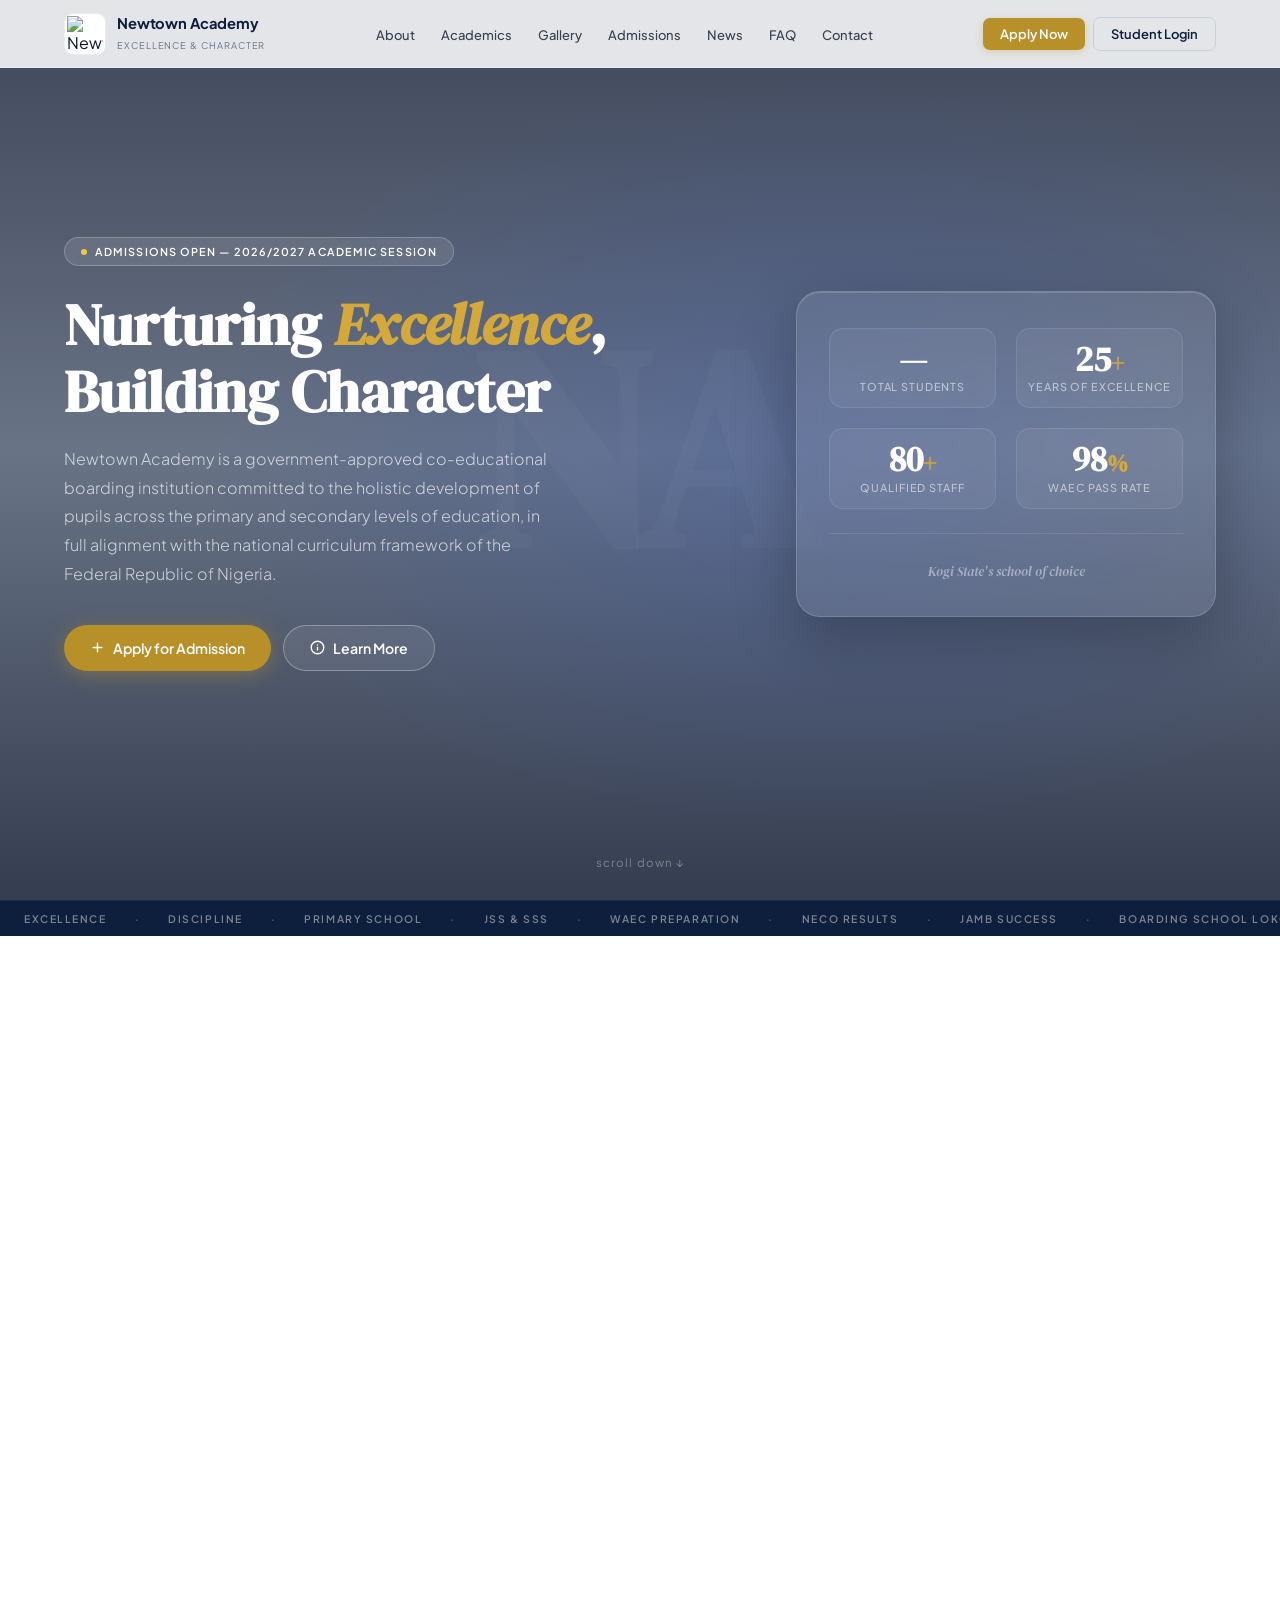
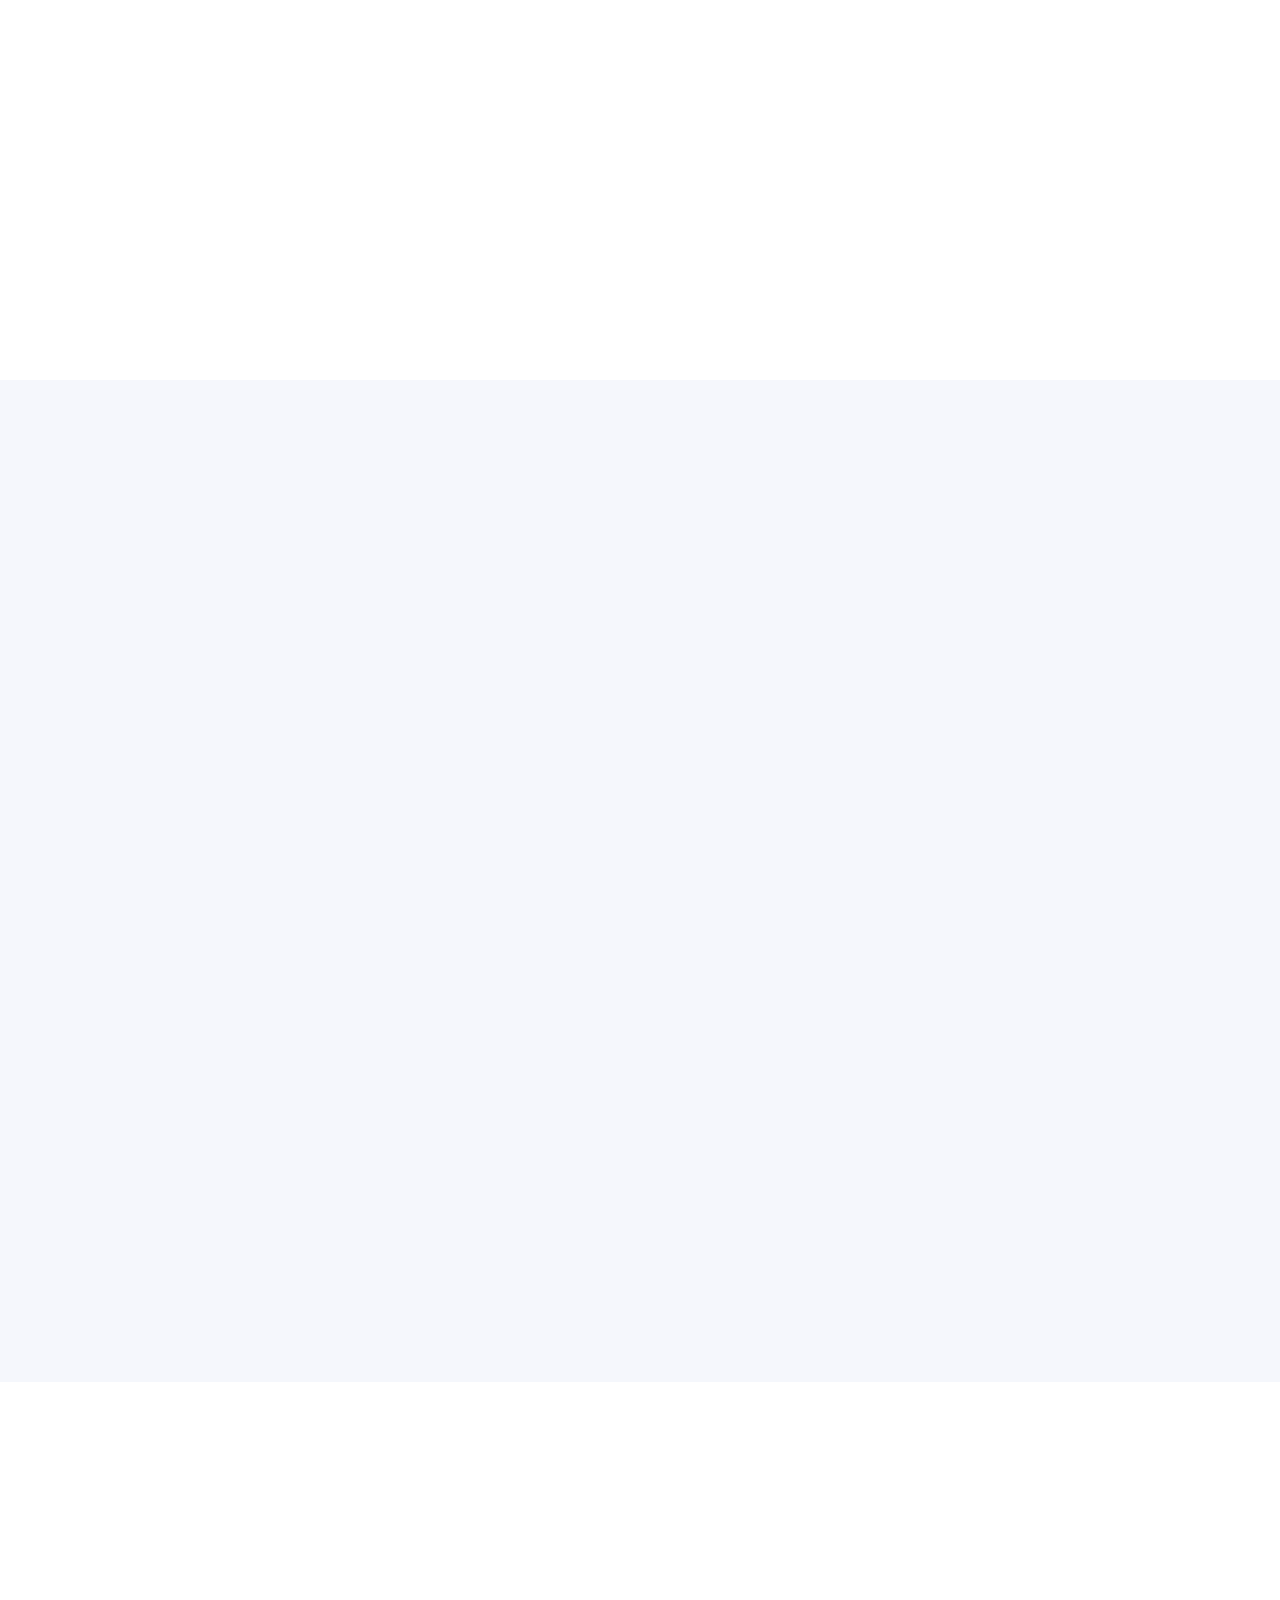
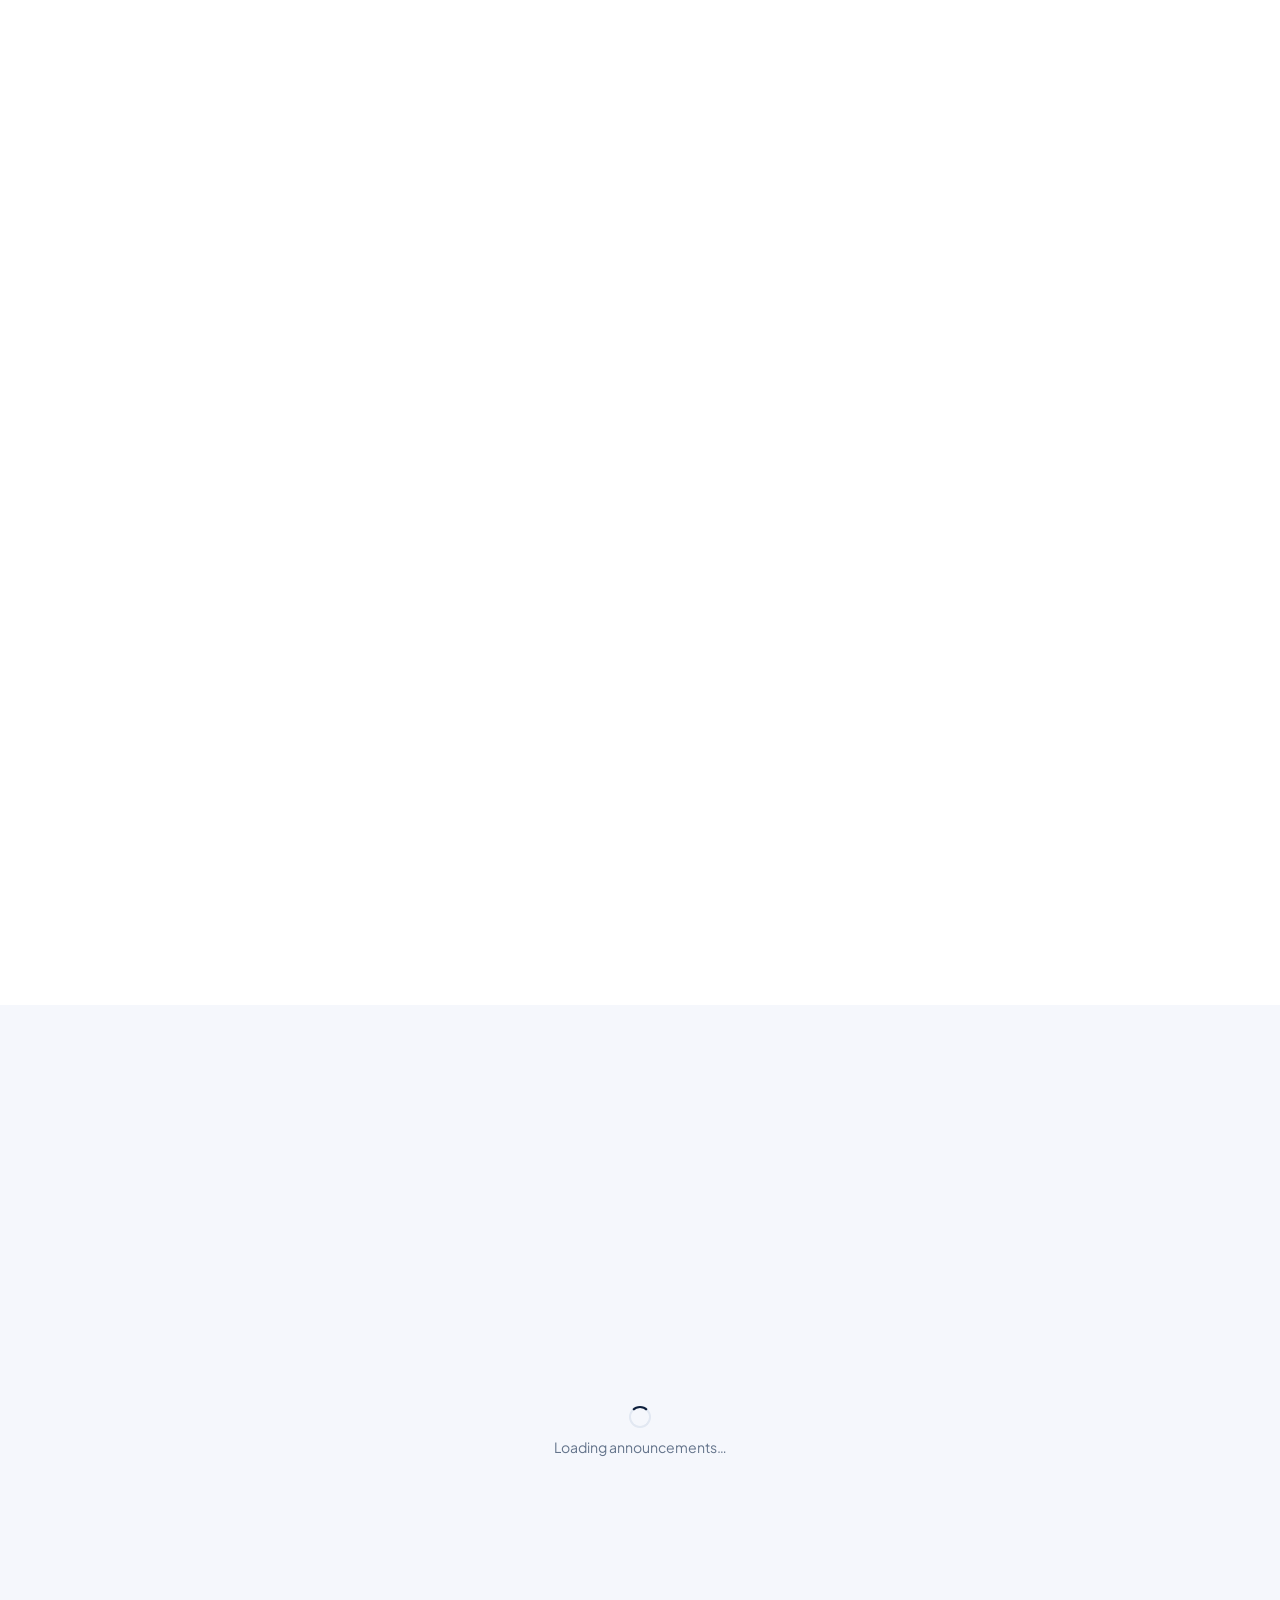
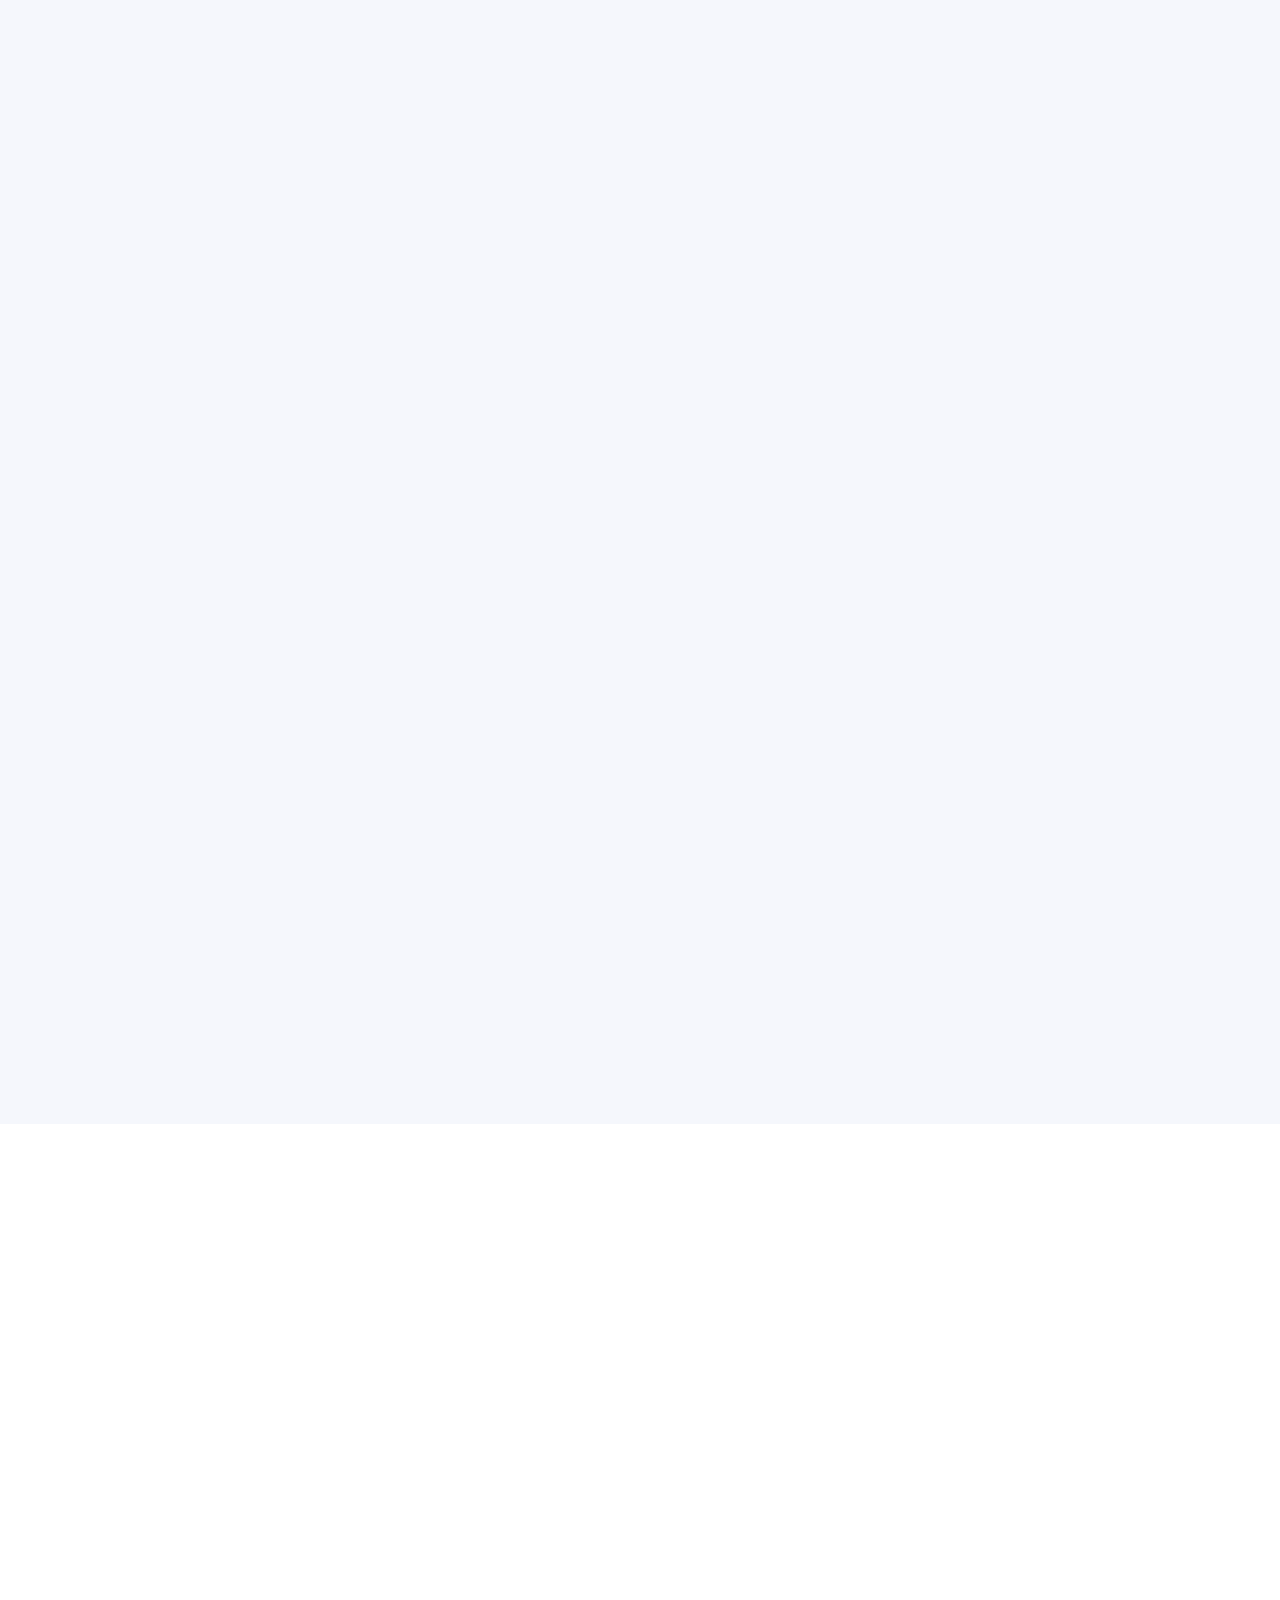
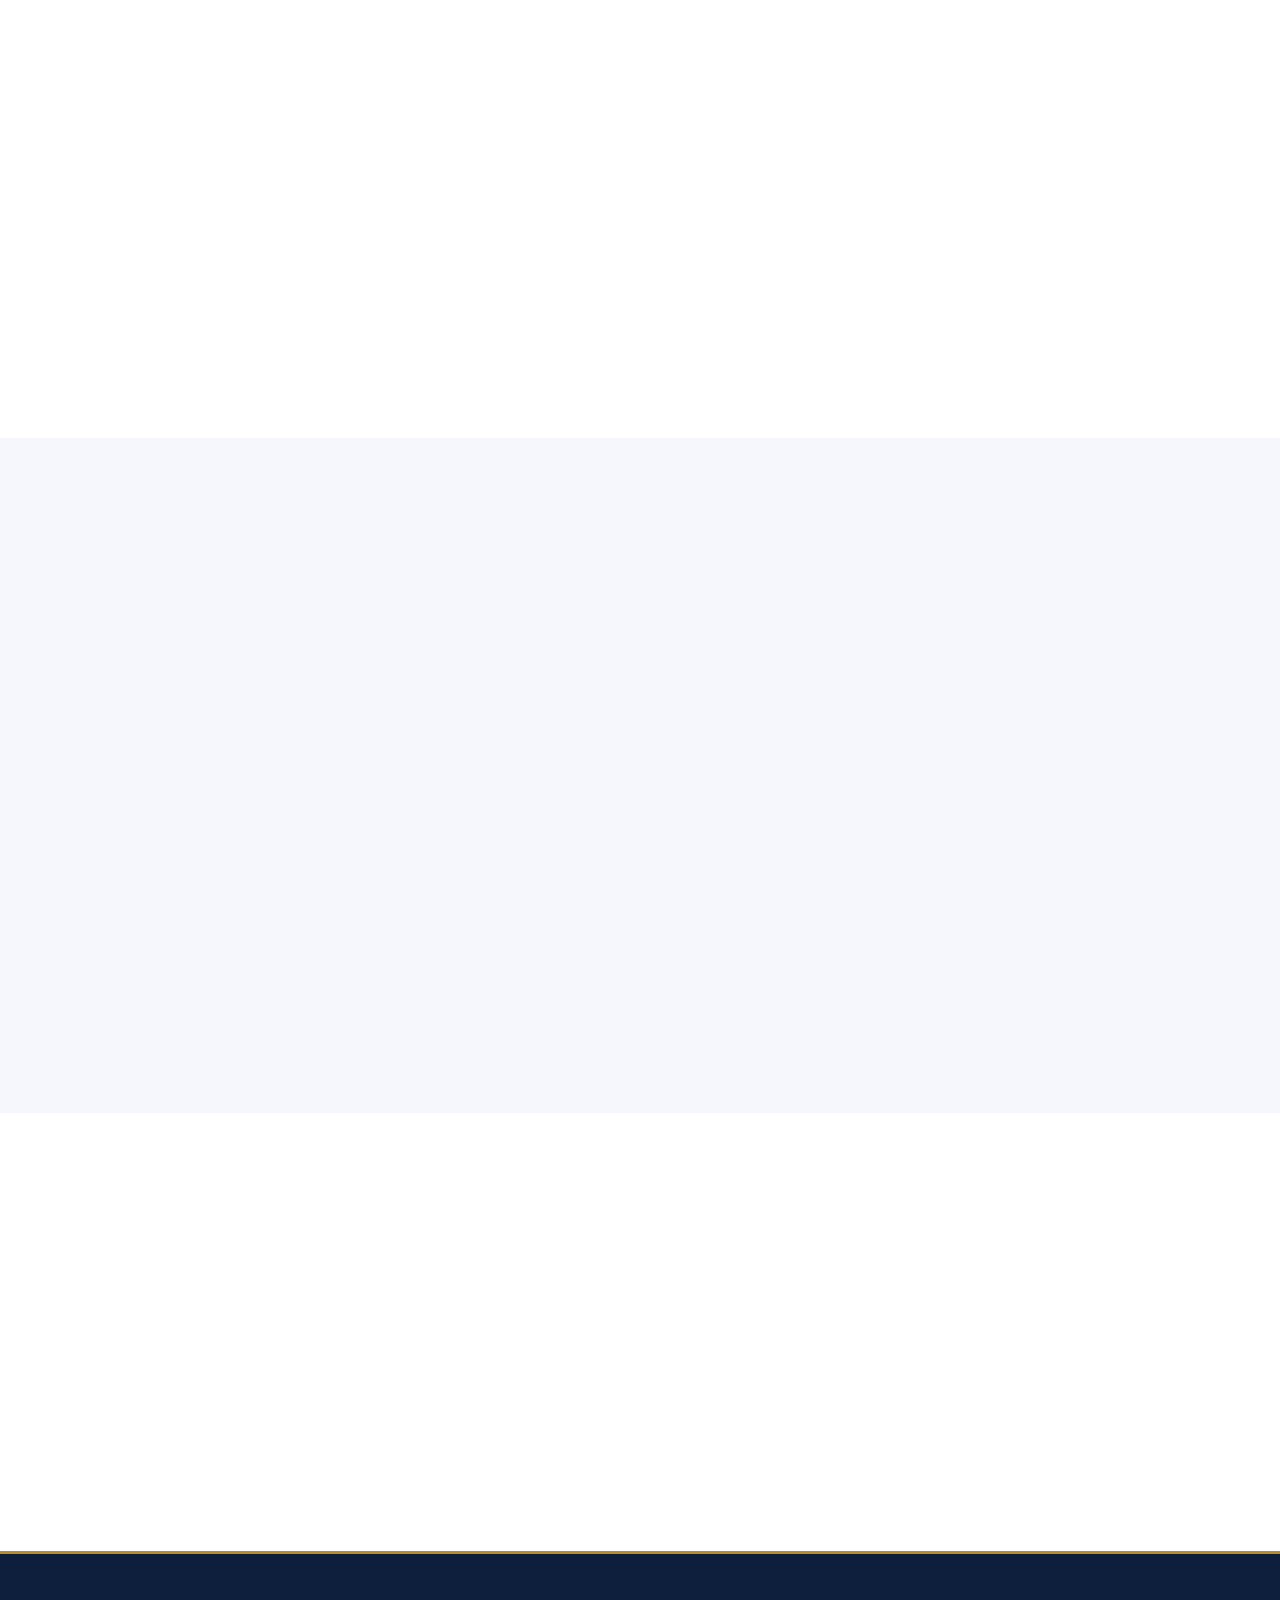
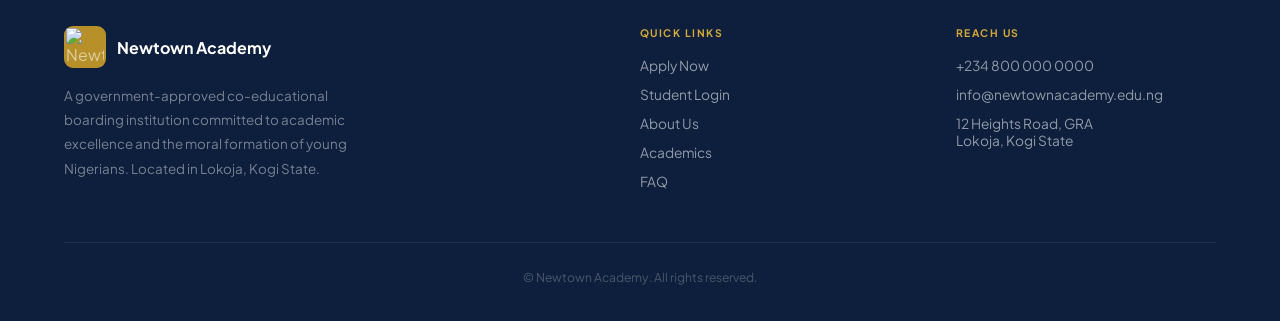
==== index.html @ 5a5c524b "update" ====
<!DOCTYPE html>
<html lang="en">
<head>
<meta charset="UTF-8"/>
<meta name="viewport" content="width=device-width,initial-scale=1.0"/>
<title>Newtown Academy — Nurturing Excellence, Building Character</title>
<meta name="description" content="Newtown Academy, Lokoja — a premier boarding school providing world-class education for primary and secondary students in Kogi State, Nigeria."/>
<link rel="preconnect" href="https://fonts.googleapis.com">
<link rel="preconnect" href="https://fonts.gstatic.com" crossorigin>
<link href="https://fonts.googleapis.com/css2?family=Plus+Jakarta+Sans:ital,wght@0,300;0,400;0,500;0,600;0,700;0,800;1,400&family=DM+Serif+Display:ital@0;1&display=swap" rel="stylesheet"/>
<link rel="stylesheet" href="index.css"/>
</head>
<body>

<!-- ═══════ ANNOUNCEMENT POPUP ═══════ -->
<div id="ann-popup" role="status" aria-live="polite" aria-atomic="true">
  <div class="ann-popup-top">
    <div class="ann-popup-label">School Notice</div>
    <button class="ann-popup-close" id="ann-popup-close" aria-label="Dismiss notice">✕</button>
  </div>
  <div id="ann-popup-title"></div>
  <div id="ann-popup-body"></div>
  <div class="ann-popup-date" id="ann-popup-date"></div>
</div>

<!-- ═══════ SCROLL PROGRESS ═══════ -->
<div id="scrollProgress" aria-hidden="true"></div>

<!-- ═══════ NAV ═══════ -->
<nav id="mainNav">
  <div class="nav-inner">
    <a href="#home" class="brand">
      <div class="bmark"><img src="assets/newtown-academy-logo.jpg" alt="Newtown Academy crest"/></div>
      <div class="bname">
        <strong>Newtown Academy</strong>
        <small>Excellence &amp; Character</small>
      </div>
    </a>
    <ul class="nav-links">
      <li><a href="#about">About</a></li>
      <li><a href="#academics">Academics</a></li>
      <li><a href="#gallery">Gallery</a></li>
      <li><a href="#admissions">Admissions</a></li>
      <li><a href="#announcements">News</a></li>
      <li><a href="#faq">FAQ</a></li>
      <li><a href="#contact">Contact</a></li>
    </ul>
    <div class="nav-right">
      <a href="register.html" class="nbtn nbtn-solid">Apply Now</a>
      <a href="student.html" class="nbtn nbtn-ghost">Student Login</a>
    </div>
    <div class="ham" id="hamBtn" onclick="toggleMobNav()"><span></span><span></span><span></span></div>
  </div>
</nav>
<div class="mob-overlay" id="mobOverlay"></div>
<div class="mob-nav" id="mobNav">
  <a href="#about" onclick="closeMobNav()">About</a>
  <a href="#academics" onclick="closeMobNav()">Academics</a>
  <a href="#gallery" onclick="closeMobNav()">Gallery</a>
  <a href="#admissions" onclick="closeMobNav()">Admissions</a>
  <a href="#announcements" onclick="closeMobNav()">News</a>
  <a href="#faq" onclick="closeMobNav()">FAQ</a>
  <a href="#contact" onclick="closeMobNav()">Contact</a>
  <div class="mob-divider"></div>
  <div class="mob-cta">
    <a href="register.html" class="solid">Apply Now</a>
    <a href="student.html" class="ghost">Student Login</a>
  </div>
</div>

<!-- ═══════ HERO ═══════ -->
<header class="hero" id="home">
  <div class="hero-bg-text">NA</div>
  <div class="hero-inner">
    <div class="hero-left">
      <div class="hero-badge"><span></span>Admissions Open — 2026/2027 Academic Session</div>
      <h1>Nurturing <em>Excellence</em>,<br>Building Character</h1>
      <p class="hero-sub">Newtown Academy is a government-approved co-educational boarding institution committed to the holistic development of pupils across the primary and secondary levels of education, in full alignment with the national curriculum framework of the Federal Republic of Nigeria.</p>
      <div class="hcta">
        <a href="register.html" class="hbtn hbtn-p">
          <svg viewBox="0 0 24 24"><path d="M12 5v14M5 12h14"/></svg>
          Apply for Admission
        </a>
        <a href="#about" class="hbtn hbtn-o">
          <svg viewBox="0 0 24 24"><circle cx="12" cy="12" r="10"/><path d="M12 16v-4M12 8h.01"/></svg>
          Learn More
        </a>
      </div>
    </div>
    <!-- Glass stats panel -->
    <div class="hero-glass">
      <div class="hg-grid">
        <div class="hg-item">
          <div class="hg-num" id="statStudents">—</div>
          <div class="hg-label">Total Students</div>
        </div>
        <div class="hg-item">
          <div class="hg-num">25<span class="suf">+</span></div>
          <div class="hg-label">Years of Excellence</div>
        </div>
        <div class="hg-item">
          <div class="hg-num">80<span class="suf">+</span></div>
          <div class="hg-label">Qualified Staff</div>
        </div>
        <div class="hg-item">
          <div class="hg-num">98<span class="suf">%</span></div>
          <div class="hg-label">WAEC Pass Rate</div>
        </div>
        <div class="hg-divider"></div>
        <div class="hg-tagline">Kogi State's school of choice</div>
      </div>
    </div>
  </div>
  <div class="scroll-hint">scroll down ↓</div>
</header>

<!-- ═══════ MARQUEE ═══════ -->
<div class="marquee-wrap" aria-hidden="true">
  <div class="marquee-track">
    <span>Excellence</span><span class="dot">·</span>
    <span>Discipline</span><span class="dot">·</span>
    <span>Primary School</span><span class="dot">·</span>
    <span>JSS &amp; SSS</span><span class="dot">·</span>
    <span>WAEC Preparation</span><span class="dot">·</span>
    <span>NECO Results</span><span class="dot">·</span>
    <span>JAMB Success</span><span class="dot">·</span>
    <span>Boarding School Lokoja</span><span class="dot">·</span>
    <span>Kogi State</span><span class="dot">·</span>
    <span>Excellence</span><span class="dot">·</span>
    <span>Discipline</span><span class="dot">·</span>
    <span>Primary School</span><span class="dot">·</span>
    <span>JSS &amp; SSS</span><span class="dot">·</span>
    <span>WAEC Preparation</span><span class="dot">·</span>
    <span>NECO Results</span><span class="dot">·</span>
    <span>JAMB Success</span><span class="dot">·</span>
    <span>Boarding School Lokoja</span><span class="dot">·</span>
    <span>Kogi State</span><span class="dot">·</span>
  </div>
</div>

<!-- ═══════ ABOUT ═══════ -->
<section class="sec" id="about">
  <div class="inner about-grid">
    <div class="about-text rv-l">
      <div class="eyebrow">About Us</div>
      <h2>A Legacy of Excellence<br>Since the Year 2000</h2>
      <p>Established in the year 2000 and duly accredited by the relevant educational authorities, Newtown Academy has maintained a distinguished record of academic attainment and moral formation across its primary and secondary programmes. The institution operates in strict adherence to the policies and guidelines of the Federal Ministry of Education and the Kogi State Ministry of Education, Science and Technology.</p>
      <div class="about-block">
        <h3>Our Mission</h3>
        <p>To deliver a structured, value-driven educational experience that equips every pupil with the intellectual capacity, ethical grounding, and personal discipline required to contribute meaningfully to national development and global progress.</p>
      </div>
      <div class="about-block">
        <h3>Our Vision</h3>
        <p>To be recognised as the foremost institution of basic and post-basic education in Kogi State, producing graduates of unimpeachable character, sound academic preparation, and demonstrated civic responsibility.</p>
      </div>
      <div class="about-block">
        <h3>Core Values</h3>
        <div class="values-list">
          <span class="value-chip">Integrity</span>
          <span class="value-chip">Excellence</span>
          <span class="value-chip">Discipline</span>
          <span class="value-chip">Respect</span>
          <span class="value-chip">Innovation</span>
          <span class="value-chip">Community</span>
        </div>
      </div>
    </div>
    <div class="about-photo-wrap rv-r">
      <div class="about-glass-card">
        <div class="agc-item">
          <div class="agc-num">25<span class="suf">+</span></div>
          <div class="agc-label">Years Running</div>
        </div>
        <div class="agc-item">
          <div class="agc-num">98<span class="suf">%</span></div>
          <div class="agc-label">Pass Rate</div>
        </div>
        <div class="agc-item">
          <div class="agc-num">80<span class="suf">+</span></div>
          <div class="agc-label">Staff</div>
        </div>
        <div class="agc-item">
          <div class="agc-num" id="aboutStudents">—</div>
          <div class="agc-label">Students</div>
        </div>
      </div>
    </div>
  </div>
</section>

<!-- ═══════ ACADEMICS ═══════ -->
<section class="sec sec-alt" id="academics">
  <div class="inner">
    <div class="slabel rv">
      <div class="eyebrow">Academics</div>
      <h2>Our Academic <em>Programmes</em></h2>
      <p>Newtown Academy offers a structured sequence of learning across three tiers of formal education, each designed in conformity with the approved national curriculum.</p>
    </div>
    <div class="acad-grid">
      <div class="acad-card rv">
        <div class="acad-icon"><svg viewBox="0 0 24 24"><path d="M2 3h6a4 4 0 0 1 4 4v14a3 3 0 0 0-3-3H2zM22 3h-6a4 4 0 0 0-4 4v14a3 3 0 0 1 3-3h7z"/></svg></div>
        <h3>Primary School</h3>
        <div class="acad-range">Basic 1 – Basic 6</div>
        <p>The primary programme provides the foundational framework upon which all subsequent learning is constructed. Instruction at this level develops functional literacy, numeracy, and scientific awareness in accordance with the approved 9-Year Basic Education Curriculum. Emphasis is placed on child-centred pedagogy, structured assessment, and the cultivation of responsible citizenship from an early stage.</p>
        <div class="acad-subjects">
          <span class="subj-chip">English Language</span><span class="subj-chip">Mathematics</span>
          <span class="subj-chip">Basic Science &amp; Technology</span><span class="subj-chip">Social Studies</span>
          <span class="subj-chip">Cultural &amp; Creative Arts</span>
        </div>
      </div>
      <div class="acad-card rv" style="transition-delay:.1s">
        <div class="acad-icon"><svg viewBox="0 0 24 24"><path d="M22 10v6M2 10l10-5 10 5-10 5z"/><path d="M6 12v5c0 1.5 3 3 6 3s6-1.5 6-3v-5"/></svg></div>
        <h3>Junior Secondary School</h3>
        <div class="acad-range">JSS 1 – JSS 3</div>
        <p>The Junior Secondary programme completes the Basic Education cycle and prepares students for the Basic Education Certificate Examination (BECE). The curriculum is broad-based, introducing pupils to a range of disciplines including the sciences, humanities, and vocational subjects, while reinforcing analytical reasoning and independent study skills essential for senior secondary progression.</p>
        <div class="acad-subjects">
          <span class="subj-chip">Mathematics</span><span class="subj-chip">English Language</span>
          <span class="subj-chip">Integrated Science</span><span class="subj-chip">French Language</span>
          <span class="subj-chip">Computer Studies</span>
        </div>
      </div>
      <div class="acad-card rv" style="transition-delay:.2s">
        <div class="acad-icon"><svg viewBox="0 0 24 24"><path d="M22 11.08V12a10 10 0 1 1-5.93-9.14"/><polyline points="22 4 12 14.01 9 11.01"/></svg></div>
        <h3>Senior Secondary School</h3>
        <div class="acad-range">SS 1 – SS 3</div>
        <p>At the Senior Secondary level, students are enrolled in one of three approved elective clusters — Sciences, Humanities, or Commercial Studies — in preparation for the West African Senior School Certificate Examination (WASSCE), the National Examination Council (NECO) examinations, and the Unified Tertiary Matriculation Examination (UTME) conducted by JAMB. The school maintains dedicated examination preparation programmes and sustains a pass rate exceeding 98% at distinction level.</p>
        <div class="acad-subjects">
          <span class="subj-chip">Physics</span><span class="subj-chip">Chemistry</span>
          <span class="subj-chip">Biology</span><span class="subj-chip">Economics</span>
          <span class="subj-chip">Literature in English</span>
        </div>
      </div>
    </div>
  </div>
</section>

<!-- ═══════ GALLERY ═══════ -->
<section class="sec" id="gallery">
  <div class="inner">
    <div class="slabel rv">
      <div class="eyebrow">Gallery</div>
      <h2>Life at <em>Newtown Academy</em></h2>
      <p>A glimpse into the everyday moments, milestones, and memories that make up school life at Newtown Academy.</p>
    </div>
    <div class="gallery-grid rv" id="galleryGrid">
      <div class="gallery-item g-big" onclick="openLightbox(this)">
        <img src="https://i.ibb.co/n2jr0VX/0ee22672b305733566a9dd02eb7b2bd7-1.jpg" alt="Newtown Academy students"/>
        <div class="gallery-cap">Newtown Academy campus life</div>
      </div>
      <div class="gallery-item" onclick="openLightbox(this)">
        <img src="https://i.ibb.co/5gRQbQxr/15e12e2a8fb2969fcb865e75116b9cf3.jpg" alt="Newtown Academy students in class"/>
        <div class="gallery-cap">In the classroom</div>
      </div>
      <div class="gallery-item" onclick="openLightbox(this)">
        <img src="https://i.ibb.co/tTyN7tqp/c30cecb6cb81b49e634270de495fa89b.jpg" alt="Newtown Academy students"/>
        <div class="gallery-cap">School community</div>
      </div>
      <div class="gallery-item" onclick="openLightbox(this)">
        <img src="https://i.ibb.co/YTp0yfxP/bdf3508ca2e6bc9aea0428981d883d62.jpg" alt="Newtown Academy pupils"/>
        <div class="gallery-cap">Our pupils</div>
      </div>
      <div class="gallery-item g-wide" onclick="openLightbox(this)">
        <img src="https://i.ibb.co/N6H0jw0b/a10c07f0d28af6d0298abf2d2c29973b.jpg" alt="Newtown Academy activities"/>
        <div class="gallery-cap">School activities</div>
      </div>
      <div class="gallery-item" onclick="openLightbox(this)">
        <img src="https://images.unsplash.com/photo-1473649085228-583485e6e4d7?w=700&q=80&auto=format&fit=crop" alt="Pupils in classroom"/>
        <div class="gallery-cap">Classroom time</div>
      </div>
      <div class="gallery-item" onclick="openLightbox(this)">
        <img src="https://images.unsplash.com/photo-1617056239820-8ce90ba48193?w=700&q=80&auto=format&fit=crop" alt="Student in uniform"/>
        <div class="gallery-cap">Proud in uniform</div>
      </div>
      <div class="gallery-item" onclick="openLightbox(this)">
        <img src="https://images.unsplash.com/photo-1548102249-acdce64fffbd?w=700&q=80&auto=format&fit=crop" alt="Boys smiling in school uniform"/>
        <div class="gallery-cap">Friends at school</div>
      </div>
      <div class="gallery-item" onclick="openLightbox(this)">
        <img src="https://images.unsplash.com/photo-1623743995364-03fbd84dbaf3?w=700&q=80&auto=format&fit=crop" alt="Students together"/>
        <div class="gallery-cap">Better together</div>
      </div>
      <div class="gallery-item" onclick="openLightbox(this)">
        <img src="https://images.unsplash.com/photo-1666281269793-da06484657e8?w=700&q=80&auto=format&fit=crop" alt="Students holding books"/>
        <div class="gallery-cap">Ready to learn</div>
      </div>
      <div class="gallery-item" onclick="openLightbox(this)">
        <img src="https://images.unsplash.com/photo-1543689604-6fe8dbcd1f59?w=700&q=80&auto=format&fit=crop" alt="Pupils outdoors"/>
        <div class="gallery-cap">Outdoor moments</div>
      </div>
    </div>
  </div>
</section>

<!-- Lightbox -->
<div id="lightbox" onclick="closeLightbox(event)">
  <button id="lightbox-close" aria-label="Close">✕</button>
  <img id="lightbox-img" src="" alt="Gallery preview"/>
</div>

<!-- ═══════ ANNOUNCEMENTS ═══════ -->
<section class="sec sec-alt" id="announcements">
  <div class="inner">
    <div class="slabel rv">
      <div class="eyebrow">Latest News</div>
      <h2>Official Notices &amp; <em>Announcements</em></h2>
      <p>Kindly consult this section regularly for official communications, academic notices, and institutional updates from the school administration.</p>
    </div>
    <div class="ann-grid" id="annGrid">
      <div class="ann-loading"><div class="spinner"></div>Loading announcements…</div>
    </div>
  </div>
</section>

<!-- ═══════ ADMISSIONS ═══════ -->
<section class="sec sec-alt" id="admissions">
  <div class="inner">
    <div class="slabel rv">
      <div class="eyebrow">Admissions</div>
      <h2>Admission into <em>Newtown Academy</em></h2>
      <p>The school operates a structured and transparent admissions procedure in compliance with the guidelines of the Kogi State Secondary Education Board. Prospective applicants are advised to follow the steps outlined below.</p>
    </div>
    <div class="adm-wrap">
      <div class="adm-step active rv">
        <div class="adm-step-head" onclick="toggleStep(this)">
          <div class="adm-step-num">1</div>
          <div class="adm-step-title">Submission of Application</div>
          <svg class="adm-chevron" viewBox="0 0 24 24"><polyline points="6 9 12 15 18 9"/></svg>
        </div>
        <div class="adm-step-body">Prospective candidates are required to complete the official online application form, providing accurate bio-data, the desired class of entry, and valid parent or guardian contact information. Applications must be submitted in full before consideration can be extended. No physical visit to the school premises is required at this stage of the process.</div>
      </div>
      <div class="adm-step rv">
        <div class="adm-step-head" onclick="toggleStep(this)">
          <div class="adm-step-num">2</div>
          <div class="adm-step-title">Payment of Application Fee</div>
          <svg class="adm-chevron" viewBox="0 0 24 24"><polyline points="6 9 12 15 18 9"/></svg>
        </div>
        <div class="adm-step-body">Upon submission of the application form, candidates are required to remit the prescribed non-refundable application processing fee via the designated online payment platform. Proof of payment in the form of an electronically generated receipt will be issued automatically and should be retained by the applicant for official reference purposes.</div>
      </div>
      <div class="adm-step rv">
        <div class="adm-step-head" onclick="toggleStep(this)">
          <div class="adm-step-num">3</div>
          <div class="adm-step-title">Submission of Required Documents</div>
          <svg class="adm-chevron" viewBox="0 0 24 24"><polyline points="6 9 12 15 18 9"/></svg>
        </div>
        <div class="adm-step-body">Applicants are to upload certified copies of all required credentials through the admissions portal. These include: a certified birth certificate or declaration of age, two recent passport photographs, the most recent terminal academic report, and — for candidates seeking admission into JSS 1 via transfer or SS 1 — a duly signed transfer certificate from the previous institution. Submitted documents shall be reviewed by the admissions committee within five working days of receipt.</div>
      </div>
      <div class="adm-step rv">
        <div class="adm-step-head" onclick="toggleStep(this)">
          <div class="adm-step-num">4</div>
          <div class="adm-step-title">Admission Decision</div>
          <svg class="adm-chevron" viewBox="0 0 24 24"><polyline points="6 9 12 15 18 9"/></svg>
        </div>
        <div class="adm-step-body">The outcome of the admissions review shall be communicated to applicants via SMS and electronic mail. Successful candidates will receive a formal offer of provisional admission accompanied by a unique student registration number. Where an offer is made subject to the confirmation of final academic results, such conditions shall be clearly stated in the admission letter.</div>
      </div>
      <div class="adm-step rv">
        <div class="adm-step-head" onclick="toggleStep(this)">
          <div class="adm-step-num">5</div>
          <div class="adm-step-title">Enrolment &amp; Portal Activation</div>
          <svg class="adm-chevron" viewBox="0 0 24 24"><polyline points="6 9 12 15 18 9"/></svg>
        </div>
        <div class="adm-step-body">Following acceptance of the offer of admission, candidates are required to complete the payment of applicable school fees in order to secure their placement. Upon confirmation of payment, login credentials for the Newtown Academy student portal will be issued, granting access to the academic timetable, examination results, and official school communications. Resumption schedules and hostel allocation details will be conveyed at this stage.</div>
      </div>
    </div>
    <div class="adm-cta rv">
      <a href="register.html" class="hbtn hbtn-p" style="background:var(--navy);color:#fff;box-shadow:0 4px 18px rgba(11,31,69,.25);border-radius:50px">
        <svg viewBox="0 0 24 24"><path d="M12 5v14M5 12h14"/></svg>
        Start Your Application
      </a>
    </div>
  </div>
</section>

<!-- ═══════ FAQ ═══════ -->
<section class="sec" id="faq">
  <div class="inner">
    <div class="slabel rv">
      <div class="eyebrow">FAQ</div>
      <h2>Frequently Asked <em>Questions</em></h2>
      <p>The following questions address matters commonly raised by prospective parents and guardians during the admissions process.</p>
    </div>
    <div class="faq-wrap rv">
      <div class="faq-item">
        <div class="faq-q" onclick="toggleFaq(this)">
          <span>What is the school fees structure at Newtown Academy?</span>
          <svg class="faq-icon" viewBox="0 0 24 24"><path d="M12 5v14M5 12h14"/></svg>
        </div>
        <div class="faq-a">School fees are structured according to the level of study — Primary, Junior Secondary, or Senior Secondary — and are further differentiated by boarding arrangement. A detailed schedule of tuition, boarding, and sundry charges is enclosed with each offer of admission. Prospective parents seeking advance information on the current fee schedule are advised to contact the school's Bursary Department directly.</div>
      </div>
      <div class="faq-item">
        <div class="faq-q" onclick="toggleFaq(this)">
          <span>Is Newtown Academy a day school or a full boarding school?</span>
          <svg class="faq-icon" viewBox="0 0 24 24"><path d="M12 5v14M5 12h14"/></svg>
        </div>
        <div class="faq-a">Newtown Academy operates principally as a full boarding institution for both primary and secondary pupils. The boarding structure is considered integral to the school's pastoral care model and its approach to academic oversight. Day student arrangements may be available for select classes subject to capacity and administrative approval — prospective parents are encouraged to direct such enquiries to the Admissions Office.</div>
      </div>
      <div class="faq-item">
        <div class="faq-q" onclick="toggleFaq(this)">
          <span>Does the school offer scholarships or fee concessions?</span>
          <svg class="faq-icon" viewBox="0 0 24 24"><path d="M12 5v14M5 12h14"/></svg>
        </div>
        <div class="faq-a">The school operates a merit-based scholarship programme open to academically distinguished candidates, as well as a limited number of concessions for verified cases of financial exigency. Scholarship applications are reviewed on an annual basis by a duly constituted committee. Interested applicants are requested to submit a formal letter of application, together with relevant supporting documentation, to the Office of the Principal.</div>
      </div>
      <div class="faq-item">
        <div class="faq-q" onclick="toggleFaq(this)">
          <span>What is the school's performance record in public examinations?</span>
          <svg class="faq-icon" viewBox="0 0 24 24"><path d="M12 5v14M5 12h14"/></svg>
        </div>
        <div class="faq-a">Newtown Academy has consistently returned a pass rate in excess of 98% in both the West African Senior School Certificate Examination (WASSCE) and the National Examination Council (NECO) examinations, with notable distinctions recorded in Mathematics, English Language, Biology, and Economics. The school's SS3 programme incorporates a structured examination preparedness curriculum administered throughout the final academic session.</div>
      </div>
      <div class="faq-item">
        <div class="faq-q" onclick="toggleFaq(this)">
          <span>Does the school provide preparation for the UTME conducted by JAMB?</span>
          <svg class="faq-icon" viewBox="0 0 24 24"><path d="M12 5v14M5 12h14"/></svg>
        </div>
        <div class="faq-a">Yes. The school's Senior Secondary Three (SS3) programme incorporates structured preparatory classes for the Unified Tertiary Matriculation Examination (UTME), including simulated Computer-Based Test (CBT) sessions and subject-specific revision classes. Students also receive institutional guidance on JAMB registration procedures, choice of tertiary institution and course of study, and preparation for post-UTME screening exercises.</div>
      </div>
      <div class="faq-item">
        <div class="faq-q" onclick="toggleFaq(this)">
          <span>Can parents access their ward's academic records online?</span>
          <svg class="faq-icon" viewBox="0 0 24 24"><path d="M12 5v14M5 12h14"/></svg>
        </div>
        <div class="faq-a">Yes. Newtown Academy operates a secure digital portal through which parents and legal guardians may access terminal examination results, academic progress reports, and official school communications pertaining to their ward. Login credentials are issued to guardians following the successful completion of the enrolment process.</div>
      </div>
      <div class="faq-item">
        <div class="faq-q" onclick="toggleFaq(this)">
          <span>What documents are required for the admissions process?</span>
          <svg class="faq-icon" viewBox="0 0 24 24"><path d="M12 5v14M5 12h14"/></svg>
        </div>
        <div class="faq-a">The following documents are required for all applications: a certified copy of the candidate's birth certificate or sworn declaration of age; two recent passport photographs with a white background; the candidate's most recent terminal academic report; and, in the case of transfer applicants into JSS 1 or SS 1, a duly authenticated transfer certificate from the previous school of attendance. All documents must be submitted as clear, legible digital copies through the online admissions portal.</div>
      </div>
      <div class="faq-item">
        <div class="faq-q" onclick="toggleFaq(this)">
          <span>What is the school's policy on mobile devices?</span>
          <svg class="faq-icon" viewBox="0 0 24 24"><path d="M12 5v14M5 12h14"/></svg>
        </div>
        <div class="faq-a">In accordance with the school's Student Conduct and Welfare Policy, the possession and use of personal mobile devices by boarding students is restricted during academic hours and supervised study periods. Supervised access may be permitted during designated periods as determined by the school administration. Full details of the mobile device policy are set out in the Student Handbook, which is issued to all students upon enrolment.</div>
      </div>
    </div>
  </div>
</section>

<!-- ═══════ CONTACT ═══════ -->
<section class="sec sec-alt" id="contact">
  <div class="inner">
    <div class="slabel rv">
      <div class="eyebrow">Contact Us</div>
      <h2>Contact the <em>School Administration</em></h2>
      <p>Enquiries regarding admissions, academic matters, or institutional visits may be directed to the school's administrative office through any of the channels listed below.</p>
    </div>
    <div class="contact-grid">
      <div class="contact-card rv">
        <div class="contact-icon"><svg viewBox="0 0 24 24"><path d="M21 10c0 7-9 12-9 12s-9-5-9-12a9 9 0 1 1 18 0z"/><circle cx="12" cy="10" r="3"/></svg></div>
        <h3>Address</h3>
        <p>12 Heights Road, GRA<br/>Lokoja, Kogi State, Nigeria</p>
      </div>
      <div class="contact-card rv" style="transition-delay:.1s">
        <div class="contact-icon"><svg viewBox="0 0 24 24"><path d="M22 16.92v3a2 2 0 0 1-2.18 2 19.79 19.79 0 0 1-8.63-3.07 19.5 19.5 0 0 1-6-6 19.79 19.79 0 0 1-3.07-8.67A2 2 0 0 1 4.11 2h3a2 2 0 0 1 2 1.72c.13.96.36 1.9.69 2.81a2 2 0 0 1-.45 2.11L8.09 9.91a16 16 0 0 0 6 6l1.27-1.27a2 2 0 0 1 2.11-.45c.91.33 1.85.56 2.81.69A2 2 0 0 1 22 16.92z"/></svg></div>
        <h3>Phone</h3>
        <p><a href="tel:+2348000000000">+234 800 000 0000</a><br/><a href="tel:+2348000000001">+234 800 000 0001</a></p>
      </div>
      <div class="contact-card rv" style="transition-delay:.2s">
        <div class="contact-icon"><svg viewBox="0 0 24 24"><path d="M4 4h16a2 2 0 0 1 2 2v12a2 2 0 0 1-2 2H4a2 2 0 0 1-2-2V6a2 2 0 0 1 2-2z"/><polyline points="22 6 12 13 2 6"/></svg></div>
        <h3>Email</h3>
        <p><a href="mailto:info@newtownacademy.edu.ng">info@newtownacademy.edu.ng</a><br/><a href="mailto:admissions@newtownacademy.edu.ng">admissions@newtownacademy.edu.ng</a></p>
      </div>
    </div>
  </div>
</section>

<!-- ═══════ PORTAL BANNER ═══════ -->
<div class="portal-sec rv">
  <div class="portal-banner">
    <div class="portal-content">
      <h2>Student &amp; Parent Portal</h2>
      <p>Enrolled students and their parents or guardians may access examination results, official school notices, and academic records through the Newtown Academy digital portal.</p>
      <div class="portal-btns">
        <a href="student.html" class="pbtn pbtn-solid">
          <svg viewBox="0 0 24 24"><path d="M20 21v-2a4 4 0 0 0-4-4H8a4 4 0 0 0-4 4v2"/><circle cx="12" cy="7" r="4"/></svg>
          Student Login
        </a>
        <a href="register.html" class="pbtn pbtn-ghost">
          <svg viewBox="0 0 24 24"><path d="M12 5v14M5 12h14"/></svg>
          New Application
        </a>
      </div>
    </div>
  </div>
</div>

<!-- ═══════ FOOTER ═══════ -->
<footer>
  <div class="foot-inner">
    <div class="foot-col">
      <div class="foot-brand">
        <div class="bmark"><img src="assets/newtown-academy-logo.jpg" alt="Newtown Academy crest"/></div>
        <strong>Newtown Academy</strong>
      </div>
      <p>A government-approved co-educational boarding institution committed to academic excellence and the moral formation of young Nigerians. Located in Lokoja, Kogi State.</p>
    </div>
    <div class="foot-col">
      <h4>Quick Links</h4>
      <a href="register.html">Apply Now</a>
      <a href="student.html">Student Login</a>
      <a href="#about">About Us</a>
      <a href="#academics">Academics</a>
      <a href="#faq">FAQ</a>
    </div>
    <div class="foot-col">
      <h4>Reach Us</h4>
      <a href="tel:+2348000000000">+234 800 000 0000</a>
      <a href="mailto:info@newtownacademy.edu.ng">info@newtownacademy.edu.ng</a>
      <a>12 Heights Road, GRA<br>Lokoja, Kogi State</a>
    </div>
  </div>
  <div class="foot-bottom">© <span id="yr"></span> Newtown Academy. All rights reserved.</div>
</footer>

<script type="module">
import { initializeApp } from "https://www.gstatic.com/firebasejs/10.12.0/firebase-app.js";
import { getFirestore, collection, getDocs, query, orderBy, limit }
  from "https://www.gstatic.com/firebasejs/10.12.0/firebase-firestore.js";

const cfg = {
  apiKey:            "AIzaSyDLQQW9nApENo5h3rXmycrejx37cIXd1TM",
  authDomain:        "school-8b30a.firebaseapp.com",
  projectId:         "school-8b30a",
  storageBucket:     "school-8b30a.firebasestorage.app",
  messagingSenderId: "976076120343",
  appId:             "1:976076120343:web:0cbe82390644492e975752"
};
const app = initializeApp(cfg);
const db  = getFirestore(app);

document.getElementById('yr').textContent = new Date().getFullYear();

/* nav shadow on scroll + scroll progress bar */
const scrollProgressEl = document.getElementById('scrollProgress');
window.addEventListener('scroll', () => {
  document.getElementById('mainNav').classList.toggle('scrolled', window.scrollY > 20);
  const h = document.documentElement;
  const pct = (h.scrollTop) / (h.scrollHeight - h.clientHeight) * 100;
  if(scrollProgressEl) scrollProgressEl.style.width = (isFinite(pct) ? pct : 0) + '%';
}, { passive: true });

/* mobile nav */
function _closeMob(){
  document.getElementById('hamBtn').classList.remove('open');
  document.getElementById('mobNav').classList.remove('open');
  document.getElementById('mobOverlay').classList.remove('open');
  document.body.style.overflow='';
}
window.toggleMobNav = function(){
  const open = document.getElementById('mobNav').classList.contains('open');
  if(open){ _closeMob(); }
  else{
    document.getElementById('hamBtn').classList.add('open');
    document.getElementById('mobNav').classList.add('open');
    document.getElementById('mobOverlay').classList.add('open');
    document.body.style.overflow='hidden';
  }
};
window.closeMobNav = _closeMob;
document.getElementById('mobOverlay').addEventListener('click', _closeMob);

/* scroll reveal */
const observer = new IntersectionObserver(entries => {
  entries.forEach(e => { if(e.isIntersecting){ e.target.classList.add('on'); observer.unobserve(e.target); } });
}, { threshold: 0.1 });
document.querySelectorAll('.rv,.rv-l,.rv-r').forEach(el => observer.observe(el));

/* gallery lightbox */
window.openLightbox = function(el){
  const src = el.querySelector('img').src;
  document.getElementById('lightbox-img').src = src;
  document.getElementById('lightbox').classList.add('open');
  document.body.style.overflow = 'hidden';
};
window.closeLightbox = function(e){
  if(e.target.id === 'lightbox' || e.target.id === 'lightbox-close'){
    document.getElementById('lightbox').classList.remove('open');
    document.body.style.overflow = '';
  }
};
document.getElementById('lightbox-close').addEventListener('click', () => {
  document.getElementById('lightbox').classList.remove('open');
  document.body.style.overflow = '';
});

/* admissions accordion */
window.toggleStep = function(head){
  const step = head.parentElement;
  const isOpen = step.classList.contains('active');
  document.querySelectorAll('.adm-step').forEach(s => s.classList.remove('active'));
  if(!isOpen) step.classList.add('active');
};

/* faq */
window.toggleFaq = function(q){
  q.parentElement.classList.toggle('open');
};

/* student count */
(async function loadStudentCount(){
  try{
    const snap = await getDocs(collection(db,'students'));
    const count = snap.size.toLocaleString();
    document.getElementById('statStudents').textContent = count;
    const ab = document.getElementById('aboutStudents');
    if(ab) ab.textContent = count;
  } catch(e){
    document.getElementById('statStudents').textContent = '—';
    console.warn('Student count unavailable:', e.message);
  }
})();

/* announcements */
function escapeHtml(str){
  const d = document.createElement('div');
  d.textContent = str ?? '';
  return d.innerHTML;
}
function formatDate(dStr){
  if(!dStr) return '';
  const d = new Date(dStr + 'T00:00:00');
  if(isNaN(d)) return dStr;
  return d.toLocaleDateString('en-NG', { month:'short', day:'numeric', year:'numeric' });
}
function truncate(str, n){
  if(!str) return '';
  return str.length > n ? str.slice(0, n).trim() + '…' : str;
}
function renderAnnouncements(items){
  const grid = document.getElementById('annGrid');
  if(!items.length){
    grid.innerHTML = `<div class="ann-empty">No announcements at this time.</div>`;
    return;
  }
  grid.innerHTML = items.map(a => `
    <div class="ann-card">
      ${a.pinned ? '<div class="ann-pin">📌 Pinned</div>' : ''}
      <div class="ann-date">${formatDate(a.date)}</div>
      <h3>${escapeHtml(a.title || 'Untitled')}</h3>
      <p>${escapeHtml(truncate(a.body || '', 120))}</p>
    </div>
  `).join('');
}
(async function loadAnnouncements(){
  const grid = document.getElementById('annGrid');
  try{
    let items;
    try{
      const snap = await getDocs(query(collection(db,'announcements'), orderBy('pinned','desc'), orderBy('date','desc'), limit(6)));
      items = snap.docs.map(d => ({ id:d.id, ...d.data() }));
    } catch(indexErr){
      console.warn('Composite index not ready, fallback:', indexErr.message);
      const snap = await getDocs(query(collection(db,'announcements'), orderBy('date','desc'), limit(12)));
      items = snap.docs.map(d => ({ id:d.id, ...d.data() }));
      items.sort((a,b) => (b.pinned?1:0) - (a.pinned?1:0));
      items = items.slice(0, 6);
    }
    renderAnnouncements(items);
  } catch(e){
    grid.innerHTML = `<div class="ann-empty">No announcements at this time.</div>`;
    console.warn('Announcements unavailable:', e.message);
  }
})();

/* ── announcement popup: shows most recent pinned notice ── */
(async function loadPopup(){
  try{
    // Try to get pinned announcements ordered by date desc
    let pinned = null;
    try{
      const snap = await getDocs(query(collection(db,'announcements'), orderBy('pinned','desc'), orderBy('date','desc'), limit(6)));
      const items = snap.docs.map(d => ({ id:d.id, ...d.data() }));
      pinned = items.find(a => a.pinned === true) || null;
    } catch(indexErr){
      const snap = await getDocs(query(collection(db,'announcements'), orderBy('date','desc'), limit(12)));
      const items = snap.docs.map(d => ({ id:d.id, ...d.data() }));
      pinned = items.find(a => a.pinned === true) || null;
    }
    if(!pinned) return; // no pinned announcement — don't show popup
    // Populate
    document.getElementById('ann-popup-title').textContent = pinned.title || 'School Notice';
    document.getElementById('ann-popup-body').textContent = truncate(pinned.body || '', 160);
    document.getElementById('ann-popup-date').textContent = formatDate(pinned.date);
    // Show immediately on load
    const popup = document.getElementById('ann-popup');
    popup.classList.add('visible');
    // Close only when user dismisses
    document.getElementById('ann-popup-close').addEventListener('click', () => {
      popup.classList.remove('visible');
    });
  } catch(e){
    console.warn('Popup unavailable:', e.message);
  }
})();
</script>
</body>
</html>
---- index.css ----
*,*::before,*::after{box-sizing:border-box;margin:0;padding:0}
:root{
  /* Primary palette */
  --navy:#0d1f3c;
  --navy2:#162e52;
  --navy3:#1e3d6b;
  --blue:#1d4ed8;
  --blue-mid:#3b82f6;
  --blue-light:#eff6ff;

  /* Gold accent */
  --accent:#b8902a;
  --accent2:#d4a93a;
  --accent3:#f0c94a;
  --accent-bg:#fdf8ec;
  --accent-border:#f0d98a;

  /* Surfaces */
  --bg:#f5f7fc;
  --bg2:#eef1f8;
  --white:#ffffff;
  --surface:#ffffff;

  /* Borders */
  --border:#e2e8f2;
  --border2:#c8d0e0;

  /* Text */
  --text:#0d1a2e;
  --soft:#374151;
  --muted:#64748b;
  --subtle:#94a3b8;

  /* Semantic */
  --ok:#15803d;--ok-bg:#f0fdf4;--ok-b:#bbf7d0;
  --err:#dc2626;--err-bg:#fef2f2;--err-b:#fecaca;
  --warn:#b45309;--warn-bg:#fffbeb;--warn-b:#fde68a;

  /* Shadows */
  --shadow-sm:0 1px 4px rgba(13,31,60,.06),0 1px 2px rgba(13,31,60,.04);
  --shadow-md:0 4px 20px rgba(13,31,60,.08),0 2px 8px rgba(13,31,60,.05);
  --shadow-lg:0 12px 44px rgba(13,31,60,.11),0 4px 14px rgba(13,31,60,.06);
  --shadow-xl:0 24px 64px rgba(13,31,60,.15),0 8px 24px rgba(13,31,60,.07);

  /* Radius */
  --r-sm:8px;--r-md:12px;--r-lg:16px;--r-xl:22px;--r-2xl:28px;

  /* Sidebar bg (portals) */
  --sbg:linear-gradient(180deg,#0d1f3c 0%,#102544 100%);
}
html{scroll-behavior:smooth}
body{font-family:'Plus Jakarta Sans',sans-serif;background:var(--white);color:var(--text);overflow-x:hidden;-webkit-font-smoothing:antialiased;text-rendering:optimizeLegibility}
img{max-width:100%;display:block}
a{color:inherit;text-decoration:none}
::selection{background:var(--accent);color:#fff}
:focus-visible{outline:2.5px solid var(--accent2);outline-offset:3px;border-radius:4px}

/* ── REVEAL ── */
.rv{opacity:0;transform:translateY(28px) scale(.985);transition:opacity .8s cubic-bezier(.16,1,.3,1),transform .8s cubic-bezier(.16,1,.3,1)}
.rv.on{opacity:1;transform:none}
.rv-l{opacity:0;transform:translateX(-28px);transition:opacity .8s cubic-bezier(.16,1,.3,1),transform .8s cubic-bezier(.16,1,.3,1)}
.rv-l.on{opacity:1;transform:none}
.rv-r{opacity:0;transform:translateX(28px);transition:opacity .8s cubic-bezier(.16,1,.3,1),transform .8s cubic-bezier(.16,1,.3,1)}
.rv-r.on{opacity:1;transform:none}
@media(prefers-reduced-motion:reduce){
  .rv,.rv-l,.rv-r{opacity:1!important;transform:none!important;transition:none!important}
}

/* ── SCROLL PROGRESS ── */
#scrollProgress{
  position:fixed;top:0;left:0;height:2.5px;width:0%;
  background:linear-gradient(90deg,var(--accent),var(--blue-mid));
  z-index:400;transition:width .1s linear;
}

/* ── NAV — bright white, sharp, elevated ── */
nav{
  position:fixed;top:0;left:0;width:100%;z-index:300;
  height:68px;display:flex;align-items:center;padding:0 5%;
  background:rgba(255,255,255,.86);
  backdrop-filter:blur(14px);-webkit-backdrop-filter:blur(14px);
  border-bottom:1px solid #e8edf5;
  box-shadow:0 1px 0 rgba(13,31,60,.04);
  transition:box-shadow .4s cubic-bezier(.16,1,.3,1),background .4s;
}
nav.scrolled{background:rgba(255,255,255,.96);box-shadow:0 2px 24px rgba(13,31,60,.1),0 1px 0 #e8edf5}
.brand .bmark{transition:transform .35s cubic-bezier(.16,1,.3,1)}
.brand:hover .bmark{transform:rotate(-6deg) scale(1.05)}
.nav-inner{max-width:1200px;margin:0 auto;width:100%;display:flex;align-items:center;justify-content:space-between;gap:16px}
.brand{display:flex;align-items:center;gap:11px}
.bmark{width:42px;height:42px;border-radius:9px;background:#fff;border:1px solid #e8edf5;display:flex;align-items:center;justify-content:center;flex-shrink:0;overflow:hidden;padding:2px}
.bmark img{width:100%;height:100%;object-fit:contain}
.bmark span{font-family:'Plus Jakarta Sans',sans-serif;color:var(--accent2);font-size:.78rem;font-weight:800;letter-spacing:-.5px}
.bname strong{font-size:.92rem;font-weight:700;color:var(--navy);display:block;letter-spacing:-.01em}
.bname small{font-size:.58rem;color:var(--muted);letter-spacing:.1em;text-transform:uppercase}

.nav-links{display:flex;gap:0;list-style:none}
.nav-links a{padding:7px 13px;border-radius:7px;font-size:.81rem;font-weight:500;color:var(--soft);transition:all .25s cubic-bezier(.16,1,.3,1);position:relative}
.nav-links a::after{content:'';position:absolute;left:13px;right:13px;bottom:2px;height:2px;background:var(--accent);border-radius:2px;transform:scaleX(0);transform-origin:left;transition:transform .3s cubic-bezier(.16,1,.3,1)}
.nav-links a:hover{color:var(--navy)}
.nav-links a:hover::after{transform:scaleX(1)}

.nav-right{display:flex;align-items:center;gap:8px}
.nbtn{padding:8px 17px;border-radius:7px;font-size:.81rem;font-weight:600;cursor:pointer;display:inline-flex;align-items:center;gap:6px;white-space:nowrap;transition:all .25s cubic-bezier(.16,1,.3,1);font-family:'Plus Jakarta Sans',sans-serif;border:none;position:relative;overflow:hidden}
.nbtn-ghost{color:var(--navy);background:transparent;border:1.5px solid var(--border2)}
.nbtn-ghost:hover{border-color:var(--navy);background:var(--bg)}
.nbtn-solid{background:var(--accent);color:#fff;box-shadow:0 2px 8px rgba(184,144,42,.3)}
.nbtn-solid:hover{background:#a67c22;transform:translateY(-2px);box-shadow:0 6px 18px rgba(184,144,42,.4)}
.nbtn-solid::before{content:'';position:absolute;top:0;left:-60%;width:40%;height:100%;background:linear-gradient(115deg,transparent,rgba(255,255,255,.35),transparent);transform:skewX(-20deg)}
.nbtn-solid:hover::before{animation:shine .85s cubic-bezier(.16,1,.3,1)}
@keyframes shine{from{left:-60%}to{left:130%}}

.ham{display:none;flex-direction:column;gap:4.5px;cursor:pointer;padding:8px;border-radius:8px;border:1.5px solid var(--border);background:var(--white)}
.ham span{display:block;width:18px;height:1.5px;background:var(--navy);border-radius:2px;transition:all .3s}
.ham.open span:nth-child(1){transform:translateY(6px) rotate(45deg)}
.ham.open span:nth-child(2){opacity:0}
.ham.open span:nth-child(3){transform:translateY(-6px) rotate(-45deg)}

.mob-nav{
  display:block;
  position:fixed;top:68px;left:0;right:0;
  background:#fff;
  border-bottom:1px solid var(--border);
  box-shadow:0 8px 30px rgba(13,31,60,.1);
  z-index:299;padding:14px 20px 20px;
  max-height:calc(100vh - 68px);overflow-y:auto;
  opacity:0;transform:translateY(-8px);pointer-events:none;
  transition:opacity .22s ease,transform .22s ease;
}
.mob-nav.open{opacity:1;transform:translateY(0);pointer-events:all}
.mob-nav a{display:block;padding:11px 14px;border-radius:8px;font-size:.9rem;font-weight:500;color:var(--soft);margin-bottom:2px;transition:all .2s}
.mob-nav a:hover{color:var(--navy);background:var(--bg)}
.mob-divider{border-top:1px solid var(--border);margin:10px 0}
.mob-cta{display:flex;flex-direction:column;gap:8px;margin-top:8px}
.mob-cta a{text-align:center;border-radius:8px;padding:12px;font-weight:700;font-size:.88rem}
.mob-cta a.solid{background:var(--accent);color:#fff}
.mob-cta a.ghost{border:1.5px solid var(--border2);color:var(--navy)}

/* tap-outside overlay */
.mob-overlay{
  display:none;position:fixed;inset:0;z-index:298;
  background:rgba(0,0,0,.35);
}
.mob-overlay.open{display:block}

@media(max-width:920px){
  .nav-links,.nav-right{display:none}
  .ham{display:flex}
}

/* ── SECTION SHELL ── */
.sec{padding:104px 5%}
.sec-alt{background:var(--bg)}
.inner{max-width:1200px;margin:0 auto}
.eyebrow{font-size:.65rem;font-weight:700;letter-spacing:.2em;text-transform:uppercase;color:var(--accent);margin-bottom:14px;display:flex;align-items:center;gap:8px}
.eyebrow::before{content:'';width:18px;height:2px;background:var(--accent);border-radius:2px;opacity:.6}
.slabel{text-align:center;margin-bottom:68px}
.slabel .eyebrow{justify-content:center}
.slabel .eyebrow::before,.slabel .eyebrow::after{content:'';width:18px;height:2px;background:var(--accent);border-radius:2px;opacity:.6}
.slabel h2{font-family:'DM Serif Display',serif;font-size:clamp(1.85rem,3.2vw,2.65rem);color:var(--navy);margin-bottom:16px;line-height:1.18;letter-spacing:-.02em}
.slabel h2 em{font-style:italic;color:var(--blue)}
.slabel p{font-size:.93rem;color:var(--muted);max-width:500px;margin:0 auto;line-height:1.82;font-weight:400}

/* ── HERO ── */
.hero{
  min-height:100vh;
  position:relative;overflow:hidden;
  display:flex;align-items:center;
  padding:68px 5% 0;
  background:
    linear-gradient(to bottom, rgba(8,18,42,.78) 0%, rgba(13,30,60,.62) 50%, rgba(8,18,42,.82) 100%),
    url('https://i.ibb.co/n2jr0VX/0ee22672b305733566a9dd02eb7b2bd7-1.jpg') center 30%/cover no-repeat;
}
.hero::before{
  content:'';position:absolute;inset:0;
  background:radial-gradient(ellipse 70% 60% at 65% 50%, rgba(29,78,216,.2) 0%, transparent 70%);
  pointer-events:none;
  animation:driftGlow 14s ease-in-out infinite;
}
@keyframes driftGlow{
  0%,100%{transform:translate(0,0) scale(1)}
  50%{transform:translate(-2%,2%) scale(1.08)}
}
@keyframes heroIn{
  from{opacity:0;transform:translateY(22px)}
  to{opacity:1;transform:none}
}
.hero-badge{animation:heroIn .8s cubic-bezier(.16,1,.3,1) .05s both}
.hero h1{animation:heroIn .9s cubic-bezier(.16,1,.3,1) .16s both}
.hero-sub{animation:heroIn .9s cubic-bezier(.16,1,.3,1) .28s both}
.hcta{animation:heroIn .9s cubic-bezier(.16,1,.3,1) .4s both}
.hero-glass{animation:heroIn 1s cubic-bezier(.16,1,.3,1) .5s both}
@media(prefers-reduced-motion:reduce){
  .hero::before{animation:none}
  .hero-badge,.hero h1,.hero-sub,.hcta,.hero-glass{animation:none}
}
.hero-bg-text{
  position:absolute;top:50%;left:50%;
  transform:translate(-50%,-50%);
  font-family:'DM Serif Display',serif;
  font-size:clamp(8rem,22vw,18rem);
  font-weight:700;
  color:rgba(255,255,255,.025);
  pointer-events:none;user-select:none;
  white-space:nowrap;letter-spacing:-4px;line-height:1;
}
.hero-inner{
  position:relative;z-index:2;
  max-width:1200px;margin:0 auto;width:100%;
  display:grid;grid-template-columns:1fr 420px;gap:60px;align-items:center;
  padding:70px 0 130px;
}
.hero-left{}
.hero-badge{
  display:inline-flex;align-items:center;gap:8px;
  background:rgba(255,255,255,.1);
  border:1px solid rgba(255,255,255,.22);
  color:#fff;
  font-size:.68rem;font-weight:600;letter-spacing:.1em;text-transform:uppercase;
  padding:7px 16px;border-radius:50px;
  margin-bottom:26px;
  backdrop-filter:blur(8px);
}
.hero-badge span{width:6px;height:6px;background:var(--accent3);border-radius:50%;animation:pulse 2s infinite}
@keyframes pulse{0%,100%{opacity:1;transform:scale(1)}50%{opacity:.5;transform:scale(.75)}}
.hero h1{
  font-family:'DM Serif Display',serif;
  font-size:clamp(2.2rem,5vw,3.6rem);
  color:#fff;line-height:1.15;
  margin-bottom:20px;font-weight:700;
}
.hero h1 em{font-style:italic;color:var(--accent2)}
.hero-sub{
  font-size:1rem;color:rgba(255,255,255,.7);
  line-height:1.8;max-width:500px;margin-bottom:36px;font-weight:300;
}
.hcta{display:flex;gap:12px;flex-wrap:wrap}
.hbtn{padding:13px 26px;border-radius:50px;font-size:.88rem;font-weight:600;cursor:pointer;display:inline-flex;align-items:center;gap:8px;transition:all .3s cubic-bezier(.16,1,.3,1);border:none;font-family:'Plus Jakarta Sans',sans-serif;position:relative;overflow:hidden}
.hbtn svg{width:15px;height:15px;fill:none;stroke:currentColor;stroke-width:2.2;stroke-linecap:round;stroke-linejoin:round;transition:transform .3s cubic-bezier(.16,1,.3,1)}
.hbtn:hover svg{transform:translateX(3px)}
.hbtn-p{background:var(--accent);color:#fff;box-shadow:0 4px 20px rgba(184,144,42,.4)}
.hbtn-p:hover{background:#a67c22;transform:translateY(-3px);box-shadow:0 10px 28px rgba(184,144,42,.45)}
.hbtn-p::before{content:'';position:absolute;top:0;left:-60%;width:40%;height:100%;background:linear-gradient(115deg,transparent,rgba(255,255,255,.4),transparent);transform:skewX(-20deg)}
.hbtn-p:hover::before{animation:shine .85s cubic-bezier(.16,1,.3,1)}
.hbtn-o{background:rgba(255,255,255,.08);color:#fff;border:1.5px solid rgba(255,255,255,.3);backdrop-filter:blur(8px)}
.hbtn-o:hover{background:rgba(255,255,255,.16);border-color:rgba(255,255,255,.55);transform:translateY(-3px)}

/* Glass stats panel */
.hero-glass{
  background:rgba(255,255,255,.09);
  border:1px solid rgba(255,255,255,.16);
  border-radius:24px;
  padding:36px 32px;
  backdrop-filter:blur(22px);
  -webkit-backdrop-filter:blur(22px);
  box-shadow:0 20px 60px rgba(0,0,0,.25), inset 0 1px 0 rgba(255,255,255,.15);
}
.hg-grid{display:grid;grid-template-columns:1fr 1fr;gap:20px}
.hg-item{text-align:center;padding:14px 10px;background:rgba(255,255,255,.05);border-radius:14px;border:1px solid rgba(255,255,255,.09)}
.hg-num{font-family:'DM Serif Display',serif;font-size:2.1rem;font-weight:700;color:#fff;line-height:1;margin-bottom:4px}
.hg-num .suf{color:var(--accent2);font-size:1.5rem}
.hg-label{font-size:.68rem;color:rgba(255,255,255,.55);text-transform:uppercase;letter-spacing:.08em;font-weight:500}
.hg-divider{grid-column:1/-1;height:1px;background:rgba(255,255,255,.1);margin:4px 0}
.hg-tagline{grid-column:1/-1;text-align:center;font-size:.82rem;color:rgba(255,255,255,.45);font-style:italic;font-family:'DM Serif Display',serif;padding-top:4px}

/* scroll hint */
.scroll-hint{
  position:absolute;bottom:30px;left:50%;transform:translateX(-50%);
  font-size:.72rem;color:rgba(255,255,255,.35);letter-spacing:.1em;
  animation:float 2.2s ease-in-out infinite;
}
@keyframes float{0%,100%{transform:translateX(-50%) translateY(0)}50%{transform:translateX(-50%) translateY(-5px)}}

@media(max-width:900px){
  .hero-inner{grid-template-columns:1fr;gap:40px;padding:60px 0 100px}
  .hero-glass{max-width:420px}
  .scroll-hint{display:none}
}

/* ── ABOUT ── */
.about-grid{display:grid;grid-template-columns:1fr 1fr;gap:80px;align-items:center}
.about-text .eyebrow{margin-bottom:14px}
.about-text h2{font-family:'DM Serif Display',serif;font-size:clamp(1.65rem,3vw,2.3rem);color:var(--navy);margin-bottom:22px;line-height:1.2;letter-spacing:-.02em}
.about-text > p{font-size:.93rem;color:var(--soft);line-height:1.88;margin-bottom:30px}
.about-block{
  margin-bottom:0;padding:20px 22px;
  border:1.5px solid var(--border);border-left:3px solid var(--accent);
  border-radius:0 var(--r-md) var(--r-md) 0;
  background:var(--white);
  transition:all .3s cubic-bezier(.16,1,.3,1);
  margin-bottom:12px;
}
.about-block:hover{border-color:var(--border2);border-left-color:var(--navy);box-shadow:var(--shadow-sm)}
.about-block h3{font-size:.72rem;font-weight:700;color:var(--accent);text-transform:uppercase;letter-spacing:.1em;margin-bottom:6px}
.about-block p{font-size:.88rem;color:var(--soft);line-height:1.75}
.values-list{display:flex;flex-wrap:wrap;gap:8px;margin-top:16px}
.value-chip{
  background:var(--white);border:1.5px solid var(--border2);
  color:var(--navy);font-size:.74rem;font-weight:600;
  padding:6px 15px;border-radius:30px;
  transition:all .3s cubic-bezier(.16,1,.3,1);
}
.value-chip:hover{border-color:var(--accent);color:var(--accent);background:var(--accent-bg)}

/* About image panel */
.about-photo-wrap{
  position:relative;border-radius:20px;overflow:hidden;
  aspect-ratio:4/5;
  background:
    linear-gradient(145deg, rgba(11,31,69,.45) 0%, rgba(22,45,94,.35) 100%),
    url('https://i.ibb.co/5gRQbQxr/15e12e2a8fb2969fcb865e75116b9cf3.jpg') center/cover no-repeat;
  background-size:cover;
  box-shadow:0 28px 64px rgba(11,31,69,.18);
  transition:background-size .8s cubic-bezier(.16,1,.3,1);
}
.about-photo-wrap:hover{background-size:110%}
.about-glass-card{
  position:absolute;bottom:24px;left:20px;right:20px;
  background:rgba(255,255,255,.12);
  border:1px solid rgba(255,255,255,.22);
  border-radius:16px;
  backdrop-filter:blur(16px);
  -webkit-backdrop-filter:blur(16px);
  padding:18px 20px;
  display:grid;grid-template-columns:1fr 1fr;gap:14px;
}
.agc-item{text-align:center}
.agc-num{font-family:'DM Serif Display',serif;font-size:1.6rem;font-weight:700;color:#fff;line-height:1}
.agc-num .suf{color:var(--accent2);font-size:1.1rem}
.agc-label{font-size:.62rem;color:rgba(255,255,255,.6);text-transform:uppercase;letter-spacing:.08em;margin-top:3px}

@media(max-width:860px){
  .about-grid{grid-template-columns:1fr;gap:48px}
  .about-photo-wrap{max-width:400px;aspect-ratio:5/3;margin:0 auto}
}

/* ── ACADEMICS ── */
.acad-grid{display:grid;grid-template-columns:repeat(3,1fr);gap:24px}
.acad-card{
  background:var(--white);border:1.5px solid var(--border);
  border-radius:var(--r-xl);padding:34px 30px;transition:all .35s cubic-bezier(.16,1,.3,1);
  position:relative;overflow:hidden;box-shadow:var(--shadow-sm);
  display:flex;flex-direction:column;
}
.acad-card::before{
  content:'';position:absolute;top:0;left:0;right:0;height:3px;
  background:linear-gradient(90deg,var(--accent),var(--accent2));
  transform:scaleX(0);transform-origin:left;transition:transform .3s;
}
.acad-card:hover{border-color:rgba(184,144,42,.3);box-shadow:var(--shadow-lg);transform:translateY(-5px)}
.acad-card:hover::before{transform:scaleX(1)}
.acad-icon{
  width:48px;height:48px;border-radius:12px;
  background:linear-gradient(135deg,var(--navy),var(--navy2));
  display:flex;align-items:center;justify-content:center;
  margin-bottom:22px;
  box-shadow:0 4px 14px rgba(13,31,60,.2);
}
.acad-icon svg{width:22px;height:22px;stroke:#fff;fill:none;stroke-width:1.8;stroke-linecap:round;stroke-linejoin:round}
.acad-card h3{font-family:'DM Serif Display',serif;font-size:1.18rem;font-weight:700;color:var(--navy);margin-bottom:4px;letter-spacing:-.01em}
.acad-range{font-size:.68rem;color:var(--accent);font-weight:700;text-transform:uppercase;letter-spacing:.08em;margin-bottom:14px}
.acad-card p{font-size:.86rem;color:var(--soft);line-height:1.72;margin-bottom:20px;flex:1}
.acad-subjects{display:flex;flex-wrap:wrap;gap:6px;margin-top:auto}
.subj-chip{font-size:.67rem;background:var(--bg);color:var(--navy);border:1px solid var(--border);padding:4px 11px;border-radius:20px;font-weight:600}
@media(max-width:860px){.acad-grid{grid-template-columns:1fr}}

/* ── GALLERY ── */
.gallery-grid{
  display:grid;
  grid-template-columns:repeat(4,1fr);
  grid-auto-rows:190px;
  gap:14px;
}
.gallery-item{
  position:relative;border-radius:14px;overflow:hidden;cursor:pointer;
  box-shadow:var(--shadow-sm);
}
.gallery-item img{
  width:100%;height:100%;object-fit:cover;display:block;
  transition:transform .6s cubic-bezier(.16,1,.3,1);
}
.gallery-item:hover img{transform:scale(1.08)}
.gallery-item::after{
  content:'';position:absolute;inset:0;
  background:linear-gradient(to top,rgba(8,18,42,.65) 0%,transparent 45%);
  opacity:0;transition:opacity .3s;
}
.gallery-item:hover::after{opacity:1}
.gallery-cap{
  position:absolute;left:14px;bottom:12px;right:14px;
  color:#fff;font-size:.78rem;font-weight:600;
  opacity:0;transform:translateY(6px);
  transition:all .3s cubic-bezier(.16,1,.3,1);
  z-index:1;
}
.gallery-item:hover .gallery-cap{opacity:1;transform:translateY(0)}
.gallery-item.g-big{grid-column:span 2;grid-row:span 2}
.gallery-item.g-wide{grid-column:span 2}
@media(max-width:900px){
  .gallery-grid{grid-template-columns:repeat(2,1fr);grid-auto-rows:160px}
  .gallery-item.g-big{grid-column:span 2;grid-row:span 1}
}
@media(max-width:560px){
  .gallery-grid{grid-template-columns:1fr 1fr;grid-auto-rows:130px;gap:10px}
}

/* Lightbox */
#lightbox{
  position:fixed;inset:0;z-index:999;display:none;
  align-items:center;justify-content:center;
  background:rgba(8,12,24,.92);padding:5%;
}
#lightbox.open{display:flex}
#lightbox img{max-width:100%;max-height:86vh;border-radius:10px;box-shadow:0 20px 60px rgba(0,0,0,.5)}
#lightbox-close{
  position:absolute;top:22px;right:26px;
  width:42px;height:42px;border-radius:50%;
  background:rgba(255,255,255,.1);border:1px solid rgba(255,255,255,.2);
  color:#fff;font-size:1.1rem;cursor:pointer;
  display:flex;align-items:center;justify-content:center;
}

/* ── ANNOUNCEMENTS ── */
.ann-grid{display:grid;grid-template-columns:repeat(3,1fr);gap:22px}
.ann-card{
  background:var(--white);border:1.5px solid var(--border);
  border-radius:var(--r-lg);padding:28px 26px;
  position:relative;transition:all .35s cubic-bezier(.16,1,.3,1);box-shadow:var(--shadow-sm);
  display:flex;flex-direction:column;
}
.ann-card:hover{border-color:var(--border2);box-shadow:var(--shadow-md);transform:translateY(-3px)}
.ann-pin{
  position:absolute;top:-1px;left:22px;
  background:var(--accent);color:#fff;
  font-size:.6rem;font-weight:700;
  padding:4px 11px;border-radius:0 0 8px 8px;
  letter-spacing:.06em;text-transform:uppercase;
}
.ann-date{font-size:.65rem;color:var(--muted);font-weight:600;text-transform:uppercase;letter-spacing:.08em;margin-bottom:10px;margin-top:8px}
.ann-card h3{font-family:'DM Serif Display',serif;font-size:1rem;font-weight:700;color:var(--navy);margin-bottom:10px;line-height:1.3}
.ann-card p{font-size:.84rem;color:var(--muted);line-height:1.68;flex:1}
.ann-empty,.ann-loading{grid-column:1/-1;text-align:center;padding:56px 20px;color:var(--muted);font-size:.88rem}
.ann-loading{display:flex;flex-direction:column;align-items:center;gap:10px}
.spinner{width:22px;height:22px;border:2.5px solid var(--border);border-top-color:var(--navy);border-radius:50%;animation:spin .7s linear infinite}
@keyframes spin{to{transform:rotate(360deg)}}
@media(max-width:860px){.ann-grid{grid-template-columns:1fr}}

/* ── ADMISSIONS ── */
.adm-wrap{max-width:840px;margin:0 auto}
.adm-step{
  border:1.5px solid var(--border);border-radius:var(--r-md);
  margin-bottom:10px;overflow:hidden;
  background:var(--white);transition:all .3s cubic-bezier(.16,1,.3,1);
  box-shadow:var(--shadow-sm);
}
.adm-step:hover{border-color:var(--border2);box-shadow:var(--shadow-md)}
.adm-step.active{border-color:var(--accent);box-shadow:0 0 0 3px rgba(184,144,42,.08)}
.adm-step-head{display:flex;align-items:center;gap:16px;padding:20px 22px;cursor:pointer;user-select:none}
.adm-step-num{
  width:34px;height:34px;border-radius:8px;
  background:var(--bg);border:1.5px solid var(--border);
  color:var(--navy);font-size:.82rem;font-weight:700;
  display:flex;align-items:center;justify-content:center;flex-shrink:0;transition:all .3s cubic-bezier(.16,1,.3,1);
}
.adm-step.active .adm-step-num{background:var(--navy);color:var(--accent2);border-color:var(--navy)}
.adm-step-title{font-size:.95rem;font-weight:600;color:var(--navy);flex:1;letter-spacing:-.01em}
.adm-chevron{width:18px;height:18px;stroke:var(--muted);fill:none;stroke-width:2.2;stroke-linecap:round;transition:transform .3s;flex-shrink:0}
.adm-step.active .adm-chevron{transform:rotate(180deg);stroke:var(--accent)}
.adm-step-body{max-height:0;overflow:hidden;padding:0 22px 0 72px;font-size:.88rem;color:var(--soft);line-height:1.82;transition:max-height .5s cubic-bezier(.16,1,.3,1),padding .4s cubic-bezier(.16,1,.3,1)}
.adm-step.active .adm-step-body{max-height:400px;padding:0 22px 22px 72px}
.adm-cta{text-align:center;margin-top:44px}

/* ── FAQ ── */
.faq-wrap{max-width:840px;margin:0 auto}
.faq-item{border-bottom:1.5px solid var(--border)}
.faq-item:first-child{border-top:1.5px solid var(--border)}
.faq-q{display:flex;align-items:center;justify-content:space-between;gap:16px;padding:20px 4px;cursor:pointer;user-select:none}
.faq-q span{font-size:.95rem;font-weight:600;color:var(--navy);line-height:1.35}
.faq-icon{width:20px;height:20px;stroke:var(--muted);fill:none;stroke-width:2.2;stroke-linecap:round;flex-shrink:0;transition:all .35s cubic-bezier(.16,1,.3,1)}
.faq-item.open .faq-icon{transform:rotate(45deg);stroke:var(--accent)}
.faq-a{max-height:0;overflow:hidden;padding:0 4px;font-size:.88rem;color:var(--soft);line-height:1.82;transition:max-height .5s cubic-bezier(.16,1,.3,1),padding .4s cubic-bezier(.16,1,.3,1)}
.faq-item.open .faq-a{max-height:300px;padding:0 4px 20px}
.faq-item.open .faq-q span{color:var(--navy)}

/* ── CONTACT ── */
.contact-grid{display:grid;grid-template-columns:repeat(3,1fr);gap:22px}
.contact-card{
  background:var(--white);border:1.5px solid var(--border);
  border-radius:var(--r-lg);padding:36px 28px;
  text-align:center;transition:all .35s cubic-bezier(.16,1,.3,1);box-shadow:var(--shadow-sm);
  position:relative;overflow:hidden;
}
.contact-card::after{
  content:'';position:absolute;bottom:0;left:0;right:0;height:3px;
  background:linear-gradient(90deg,var(--accent),var(--accent2));
  transform:scaleX(0);transform-origin:center;transition:transform .3s;
}
.contact-card:hover{border-color:rgba(184,144,42,.25);box-shadow:var(--shadow-lg);transform:translateY(-4px)}
.contact-card:hover::after{transform:scaleX(1)}
.contact-icon{
  width:56px;height:56px;border-radius:14px;
  background:linear-gradient(135deg,var(--navy),var(--navy2));
  display:flex;align-items:center;justify-content:center;
  margin:0 auto 20px;
  box-shadow:0 4px 14px rgba(13,31,60,.18);
}
.contact-icon svg{width:22px;height:22px;stroke:#fff;fill:none;stroke-width:1.8;stroke-linecap:round;stroke-linejoin:round}
.contact-card h3{font-size:.72rem;font-weight:700;color:var(--accent);text-transform:uppercase;letter-spacing:.1em;margin-bottom:10px}
.contact-card p{font-size:.88rem;color:var(--soft);line-height:1.8}
.contact-card a{color:var(--blue);font-weight:500}
.contact-card a:hover{text-decoration:underline}
@media(max-width:760px){.contact-grid{grid-template-columns:1fr}}

/* ── PORTAL CTA BANNER ── */
.portal-sec{padding:0 5% 96px}
.portal-banner{
  max-width:1200px;margin:0 auto;
  border-radius:22px;overflow:hidden;
  position:relative;
  min-height:300px;
  display:flex;align-items:center;justify-content:center;
  background:
    linear-gradient(145deg, rgba(10,20,45,.90) 0%, rgba(16,35,72,.87) 100%),
    url('https://i.ibb.co/tTyN7tqp/c30cecb6cb81b49e634270de495fa89b.jpg') center/cover no-repeat;
}
.portal-banner::before{
  content:'';position:absolute;inset:0;
  background:radial-gradient(ellipse 60% 70% at 80% 50%, rgba(30,64,175,.25) 0%,transparent 65%);
  pointer-events:none;
}
.portal-content{
  position:relative;z-index:1;
  text-align:center;padding:64px 40px;
}
.portal-content h2{font-family:'DM Serif Display',serif;font-size:clamp(1.5rem,3vw,2.1rem);color:#fff;font-weight:700;margin-bottom:12px}
.portal-content p{font-size:.92rem;color:rgba(255,255,255,.62);margin-bottom:34px;max-width:440px;margin-left:auto;margin-right:auto;line-height:1.8}
.portal-btns{display:flex;gap:12px;justify-content:center;flex-wrap:wrap}
.pbtn{padding:12px 26px;border-radius:50px;font-size:.87rem;font-weight:600;display:inline-flex;align-items:center;gap:8px;transition:all .3s cubic-bezier(.16,1,.3,1);border:none;cursor:pointer;font-family:'Plus Jakarta Sans',sans-serif}
.pbtn svg{width:15px;height:15px;fill:none;stroke:currentColor;stroke-width:2.2;stroke-linecap:round;stroke-linejoin:round}
.pbtn-solid{background:var(--accent);color:#fff;box-shadow:0 4px 16px rgba(184,144,42,.4)}
.pbtn-solid:hover{background:#a67c22;transform:translateY(-2px)}
.pbtn-ghost{background:rgba(255,255,255,.1);color:#fff;border:1.5px solid rgba(255,255,255,.25);backdrop-filter:blur(8px)}
.pbtn-ghost:hover{background:rgba(255,255,255,.18)}

/* ── MARQUEE ── */
.marquee-wrap{background:var(--navy);overflow:hidden;padding:11px 0;border-top:1px solid rgba(255,255,255,.06)}
.marquee-track{display:flex;white-space:nowrap;animation:marquee 30s linear infinite}
.marquee-wrap:hover .marquee-track{animation-play-state:paused}
.marquee-track span{font-size:.65rem;font-weight:600;letter-spacing:.15em;text-transform:uppercase;color:rgba(255,255,255,.45);padding:0 24px;transition:color .3s}
.marquee-track span:hover{color:rgba(255,255,255,.85)}
.marquee-track span.dot{padding:0 4px;color:var(--accent);opacity:.6}
@keyframes marquee{from{transform:translateX(0)}to{transform:translateX(-50%)}}
@media(prefers-reduced-motion:reduce){.marquee-track{animation:none}}

/* ── FOOTER ── */
footer{
  background:var(--navy);color:rgba(255,255,255,.55);
  padding:72px 5% 36px;
  border-top:3px solid var(--accent);
}
.foot-inner{max-width:1200px;margin:0 auto;display:grid;grid-template-columns:2fr 1fr 1fr;gap:56px;padding-bottom:40px;border-bottom:1px solid rgba(255,255,255,.08)}
.foot-brand{display:flex;align-items:center;gap:11px;margin-bottom:16px}
.foot-brand .bmark{background:var(--accent);border:none}
.foot-brand .bmark span{color:var(--navy)}
.foot-brand strong{color:#fff;font-size:1rem;font-weight:700}
.foot-col p{font-size:.84rem;line-height:1.8;color:rgba(255,255,255,.44);max-width:300px}
.foot-col h4{font-size:.65rem;text-transform:uppercase;letter-spacing:.14em;color:var(--accent2);margin-bottom:18px;font-weight:700}
.foot-col a{display:block;font-size:.86rem;color:rgba(255,255,255,.55);margin-bottom:12px;transition:color .2s}
.foot-col a:hover{color:var(--accent2)}
.foot-bottom{max-width:1200px;margin:0 auto;padding-top:26px;font-size:.76rem;color:rgba(255,255,255,.25);text-align:center}
@media(max-width:760px){.foot-inner{grid-template-columns:1fr;gap:32px}}

@media(max-width:700px){.sec{padding:76px 5%}.portal-sec{padding:0 4% 76px}}

/* ── ANNOUNCEMENT POPUP ── */
#ann-popup{
  position:fixed;
  bottom:28px;right:24px;
  z-index:500;
  width:min(360px, calc(100vw - 48px));
  background:#fff;
  border:1.5px solid var(--border);
  border-left:4px solid var(--accent);
  border-radius:12px;
  box-shadow:0 16px 48px rgba(13,31,60,.14),0 4px 16px rgba(13,31,60,.07);
  padding:20px 22px 18px;
  /* hidden by default */
  opacity:0;transform:translateY(18px);pointer-events:none;
  transition:opacity .35s ease,transform .35s ease;
}
#ann-popup.visible{
  opacity:1;transform:translateY(0);pointer-events:all;
}
.ann-popup-top{
  display:flex;align-items:flex-start;justify-content:space-between;gap:12px;
  margin-bottom:10px;
}
.ann-popup-label{
  font-size:.6rem;font-weight:700;letter-spacing:.14em;text-transform:uppercase;
  color:var(--accent);display:flex;align-items:center;gap:5px;
}
.ann-popup-label::before{content:'📌';font-size:.7rem}
.ann-popup-close{
  width:22px;height:22px;
  border:none;background:none;cursor:pointer;
  color:var(--muted);font-size:1rem;line-height:1;
  border-radius:4px;display:flex;align-items:center;justify-content:center;
  flex-shrink:0;transition:color .2s,background .2s;padding:0;margin-top:-1px;
}
.ann-popup-close:hover{color:var(--navy);background:var(--bg)}
#ann-popup-title{
  font-family:'DM Serif Display',serif;
  font-size:.98rem;font-weight:700;color:var(--navy);
  line-height:1.3;margin-bottom:7px;
}
#ann-popup-body{
  font-size:.82rem;color:var(--muted);line-height:1.65;
}
.ann-popup-date{
  font-size:.65rem;color:var(--subtle);font-weight:600;
  text-transform:uppercase;letter-spacing:.06em;margin-top:12px;
}
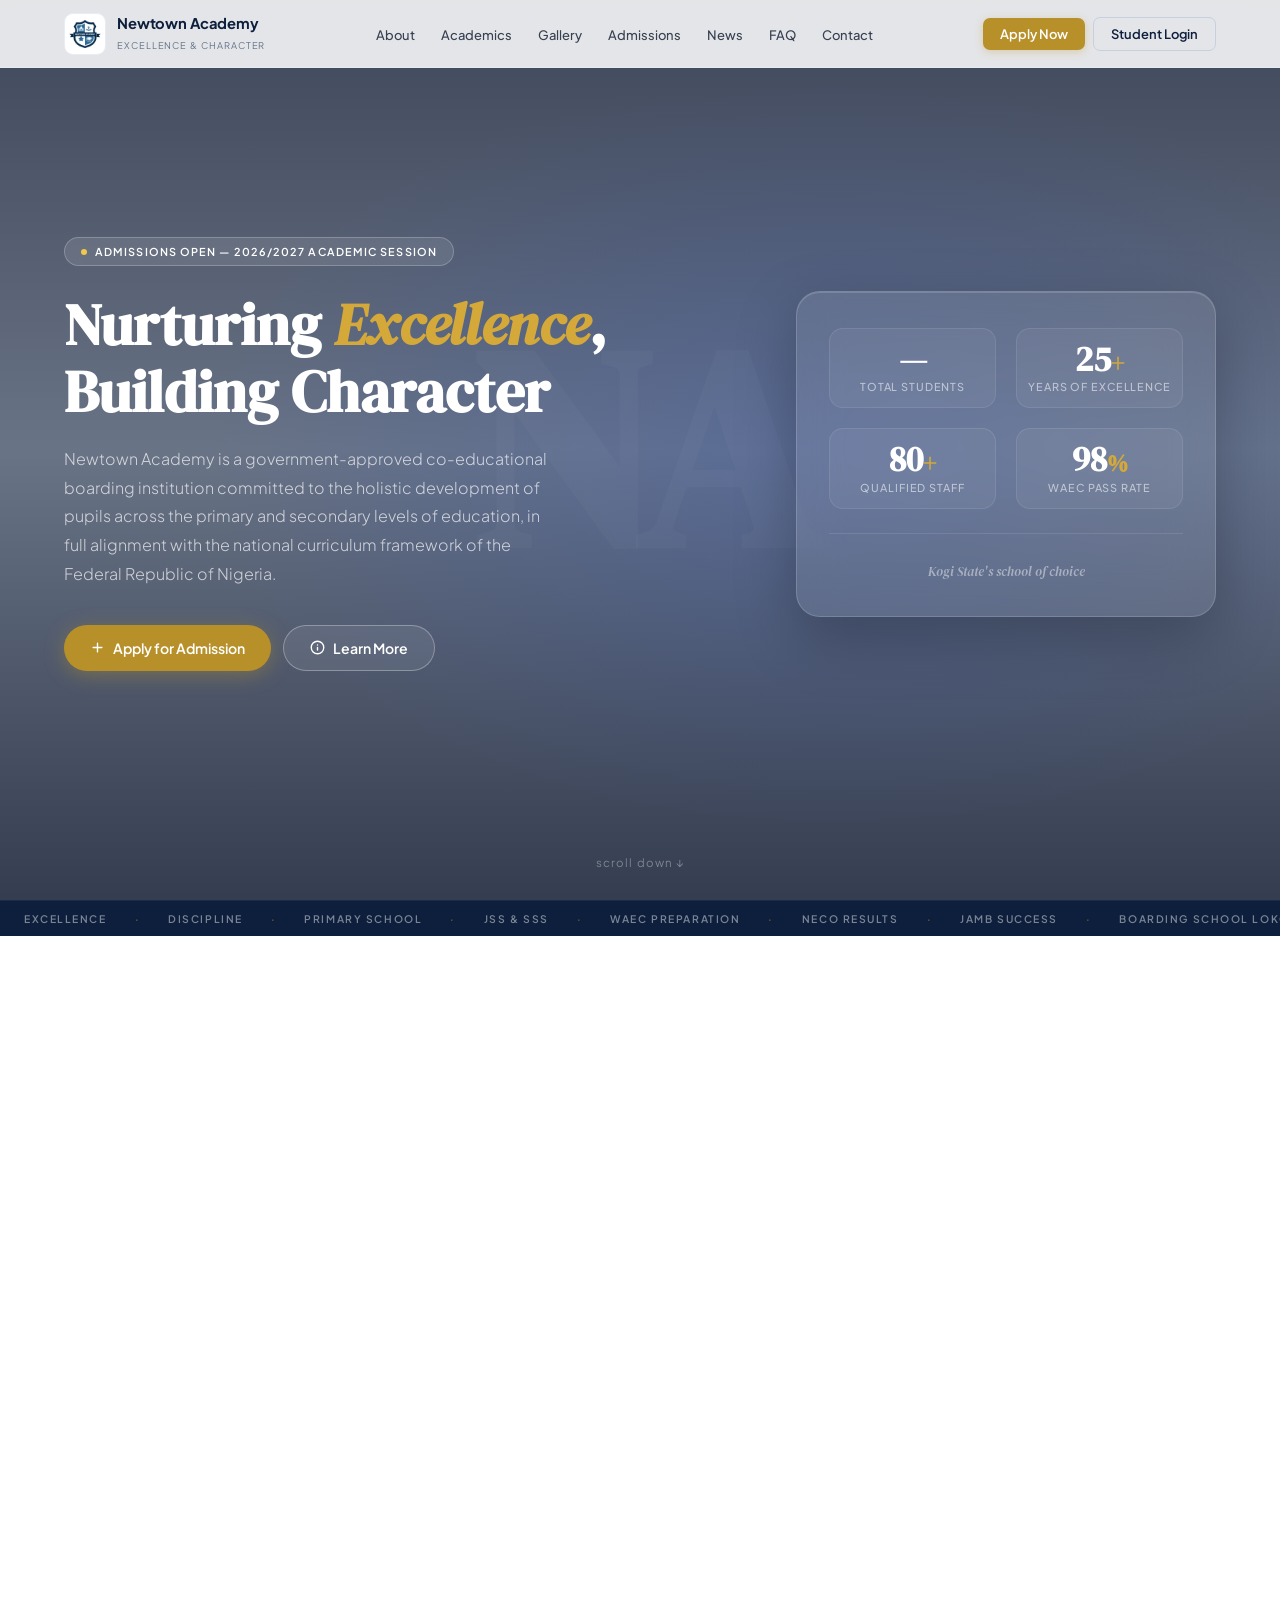
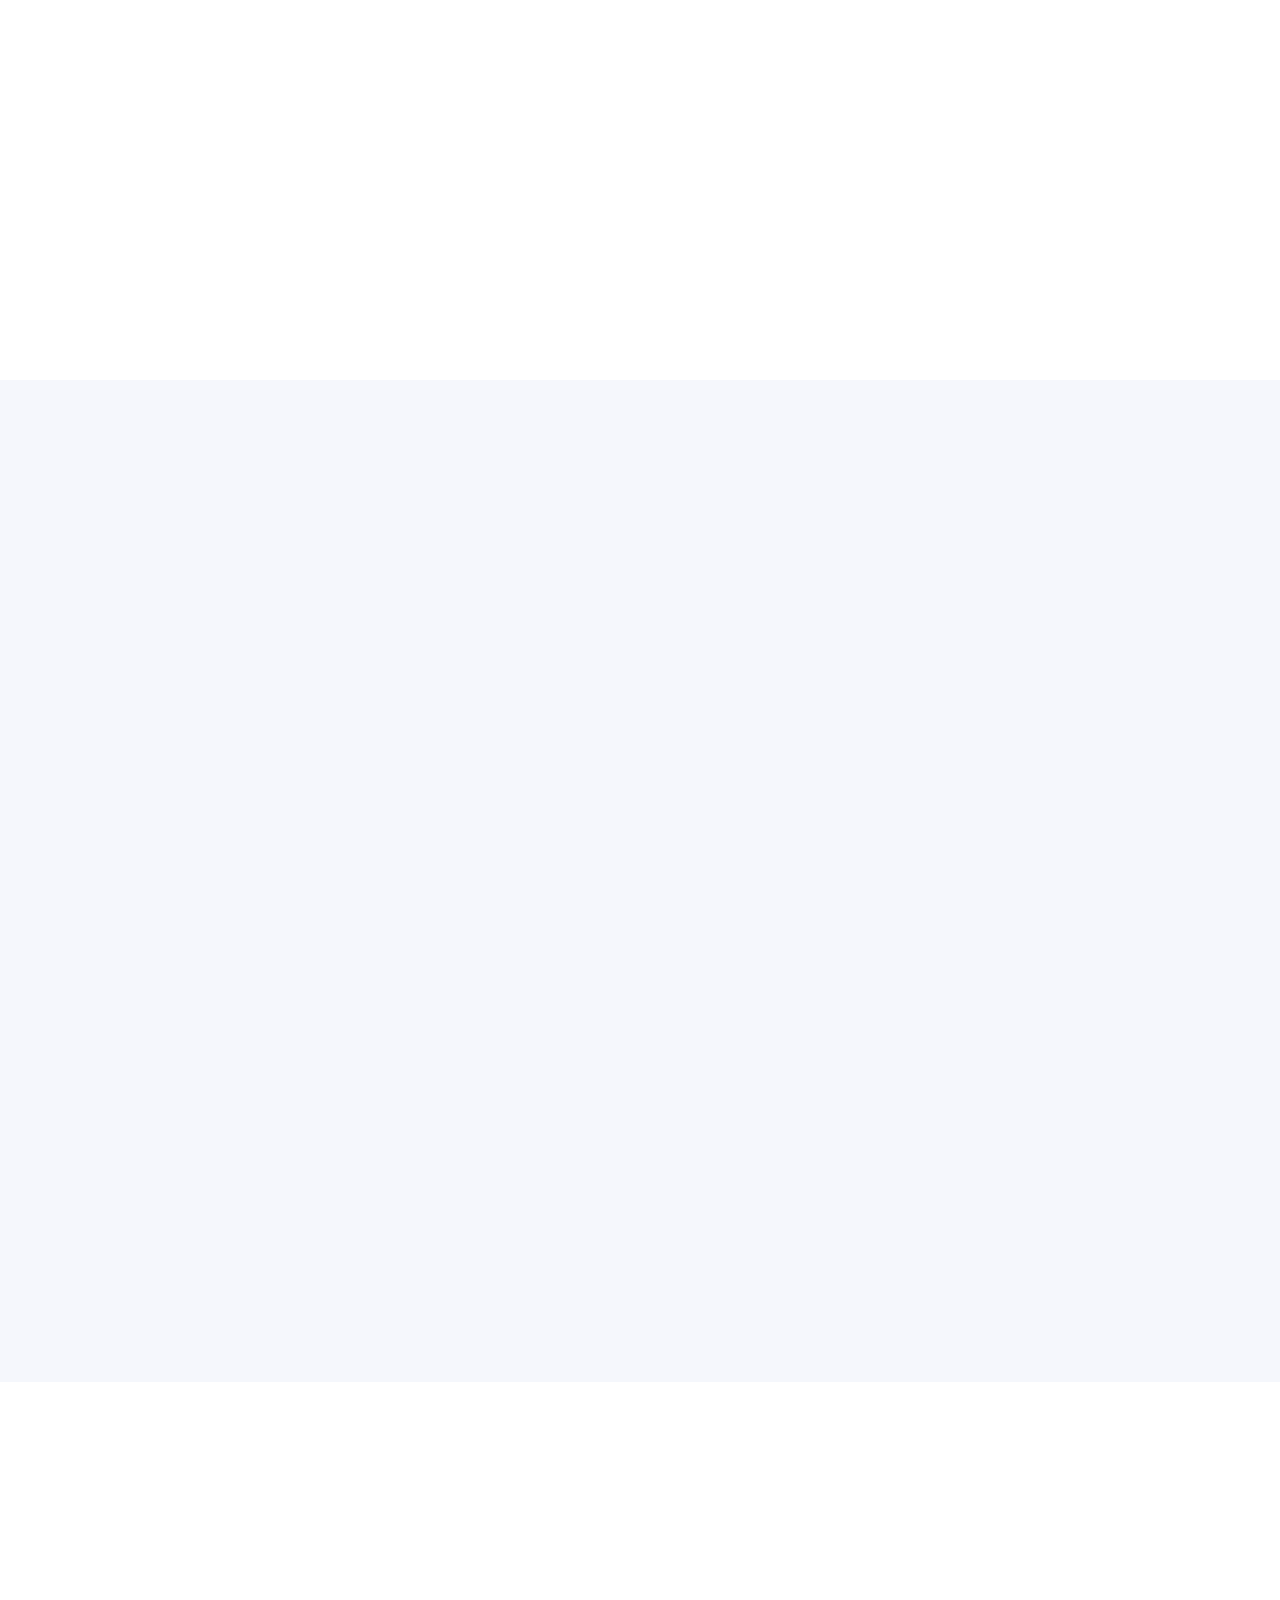
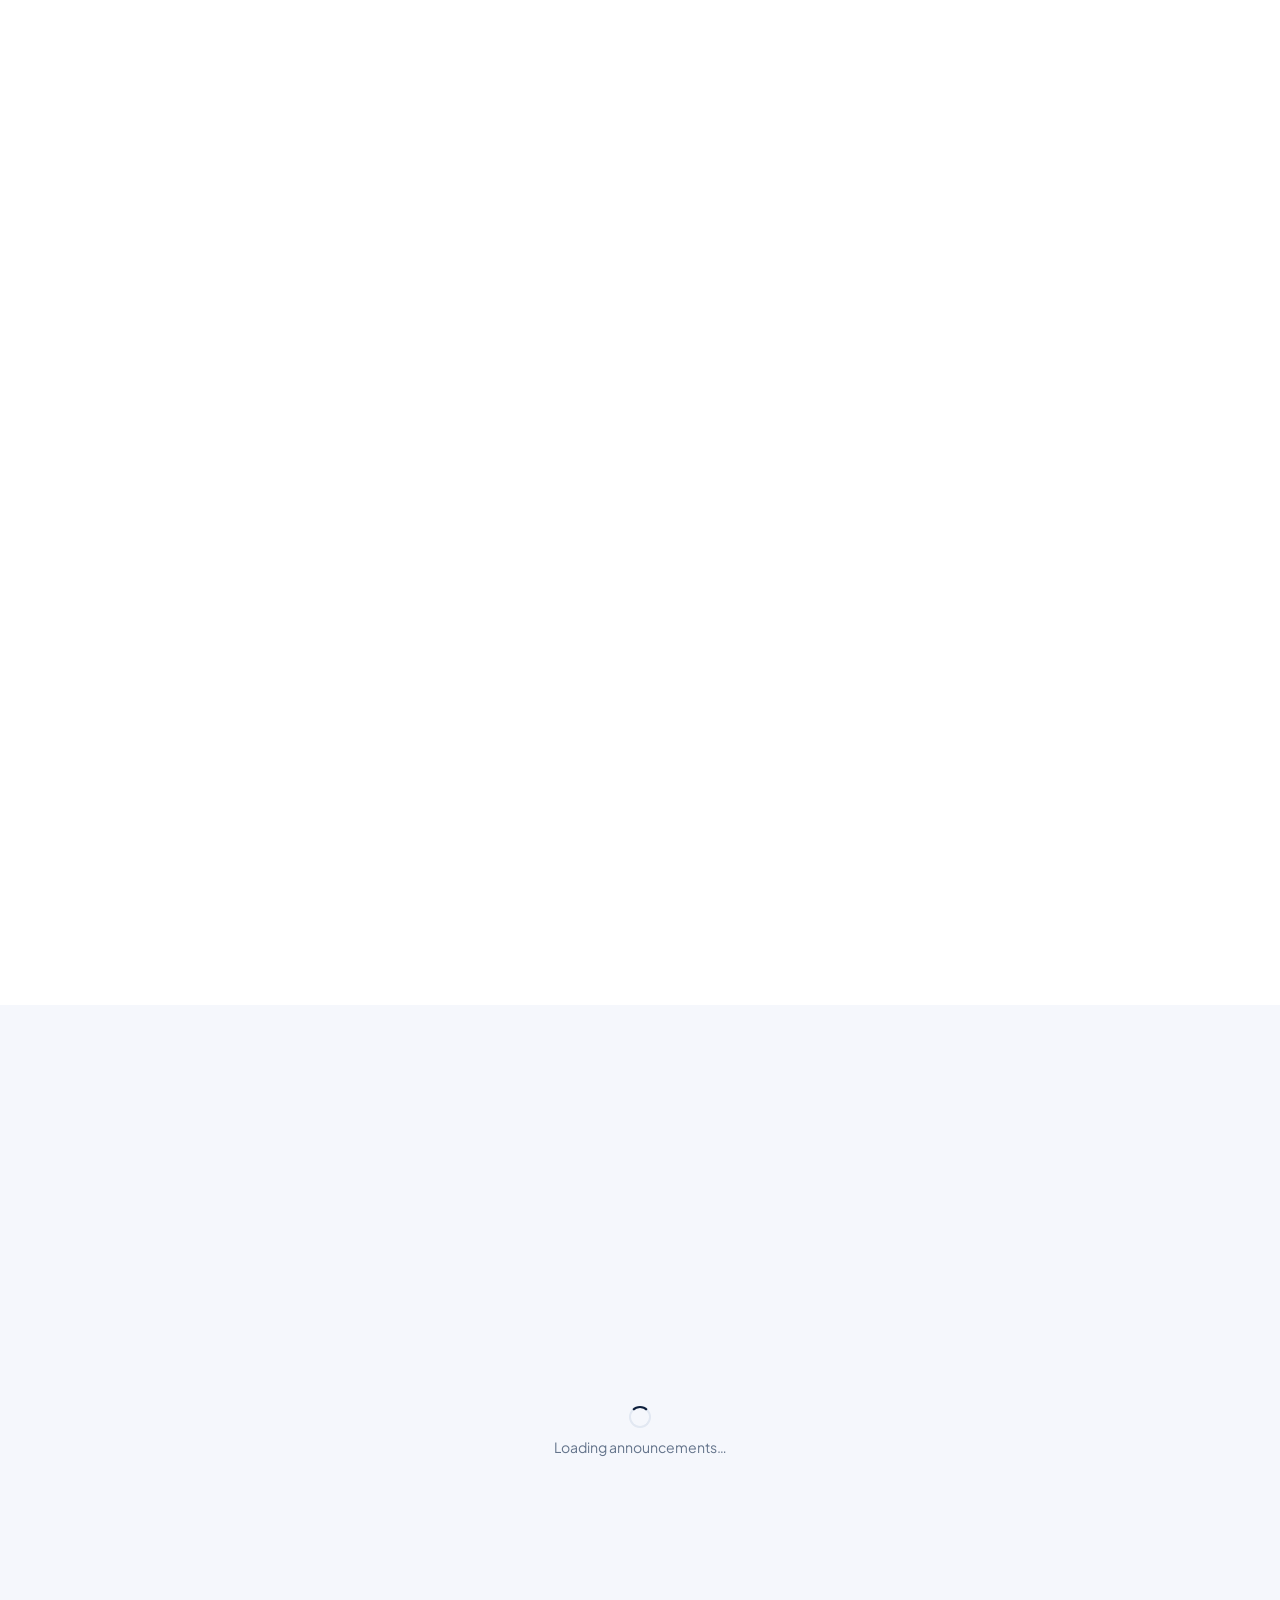
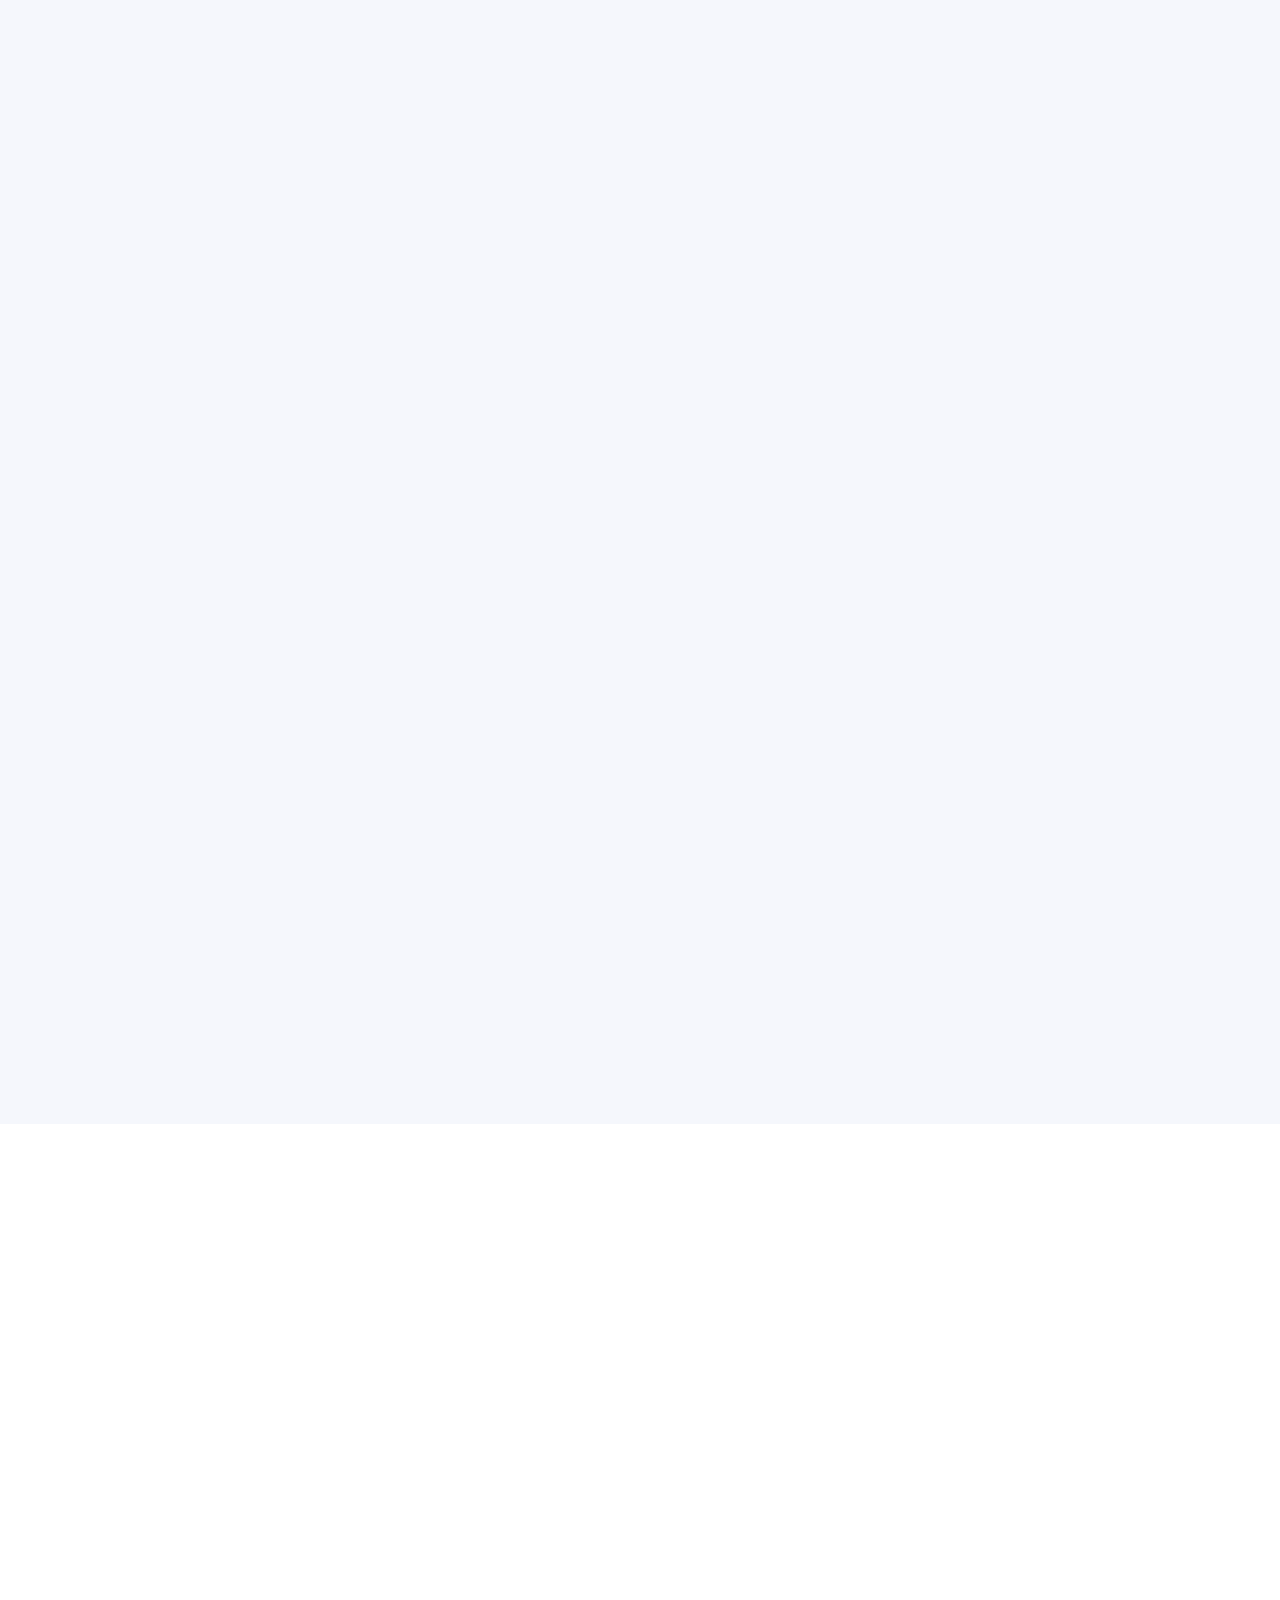
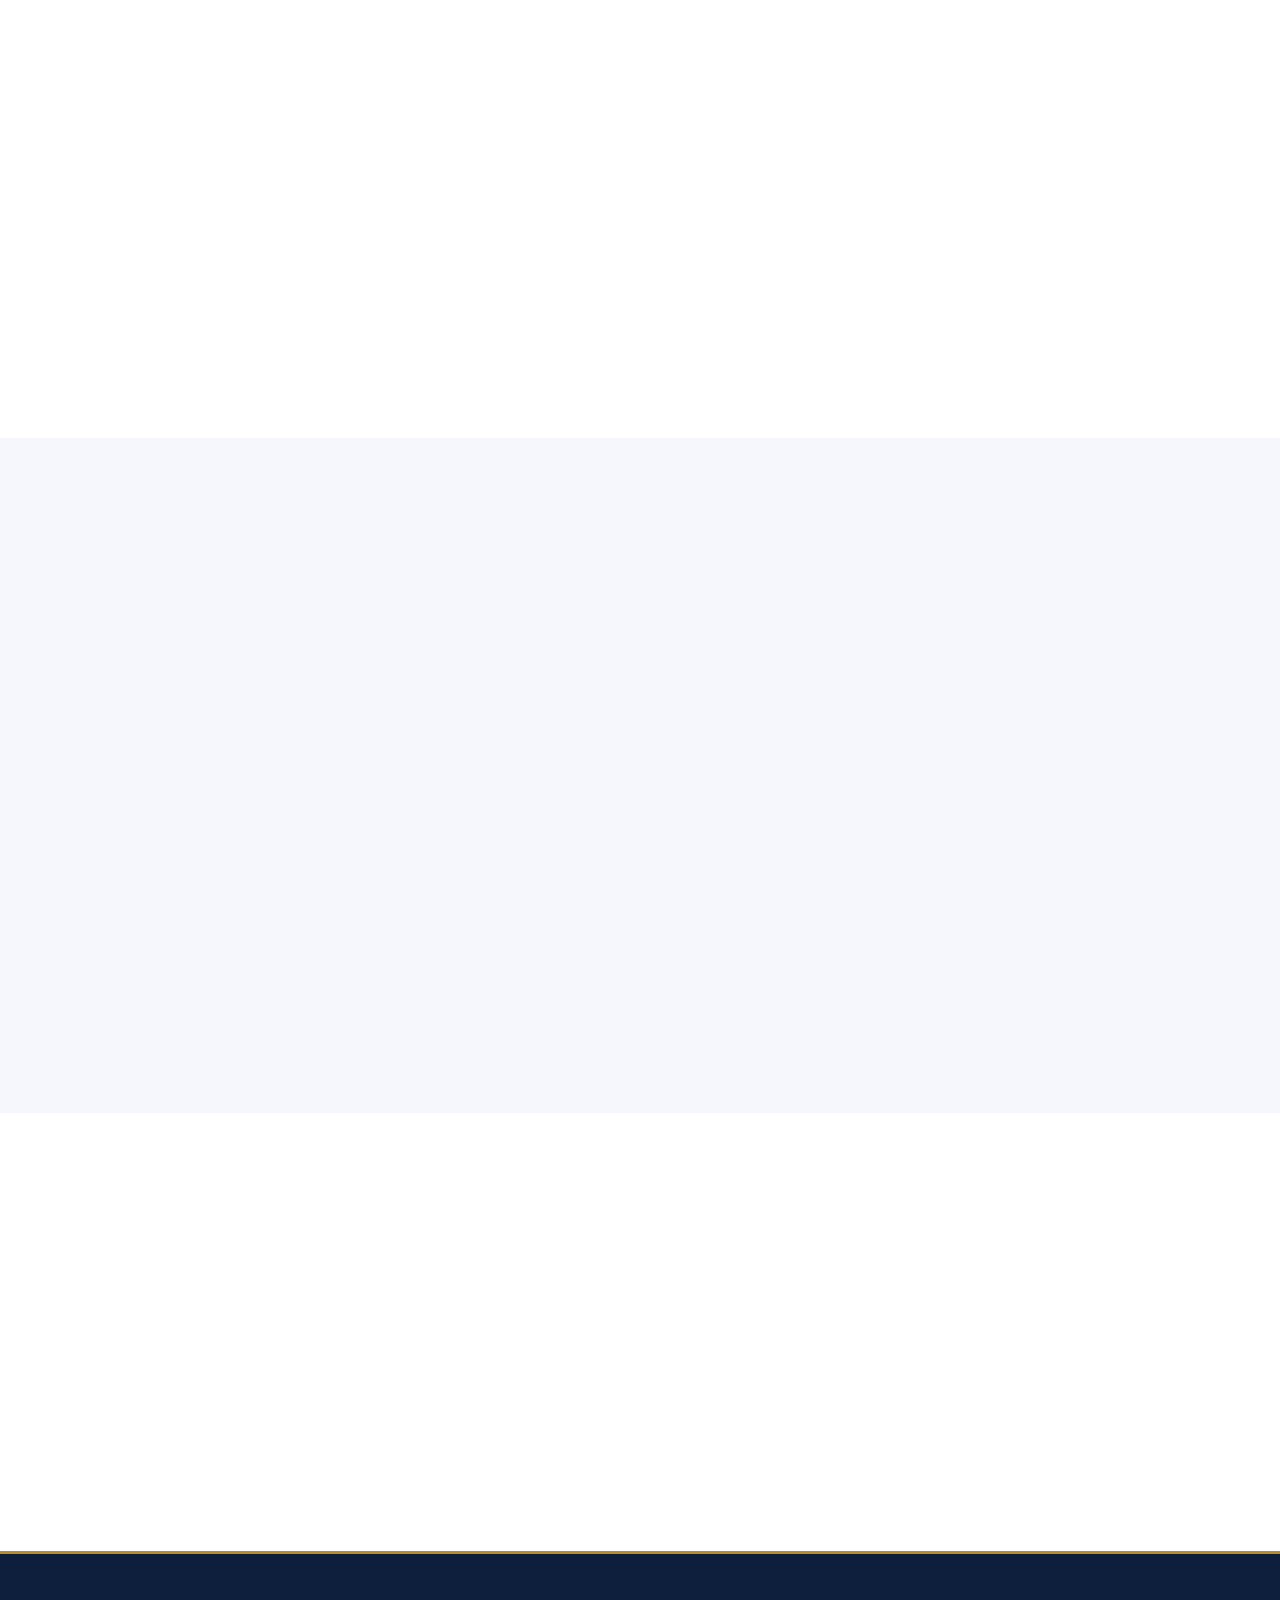
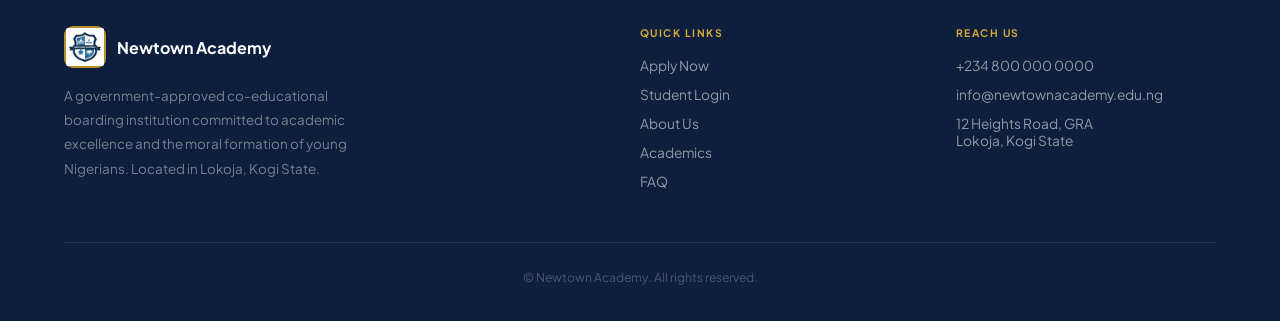
==== commit 90611daa: "update" ====
--- a/index.html
+++ b/index.html
@@ -521,12 +521,12 @@
   from "https://www.gstatic.com/firebasejs/10.12.0/firebase-firestore.js";
 
 const cfg = {
-  apiKey:            "AIzaSyDLQQW9nApENo5h3rXmycrejx37cIXd1TM",
-  authDomain:        "school-8b30a.firebaseapp.com",
-  projectId:         "school-8b30a",
-  storageBucket:     "school-8b30a.firebasestorage.app",
-  messagingSenderId: "976076120343",
-  appId:             "1:976076120343:web:0cbe82390644492e975752"
+  apiKey:            "AIzaSyCtUPXwPHj0QTU5CCGYkGt4tIFDPBnt3no",
+  authDomain:        "schoolportal-9a98d.firebaseapp.com",
+  projectId:         "schoolportal-9a98d",
+  storageBucket:     "schoolportal-9a98d.firebasestorage.app",
+  messagingSenderId: "162536930811",
+  appId:             "1:162536930811:web:815da7689658b6e5161f5e"
 };
 const app = initializeApp(cfg);
 const db  = getFirestore(app);
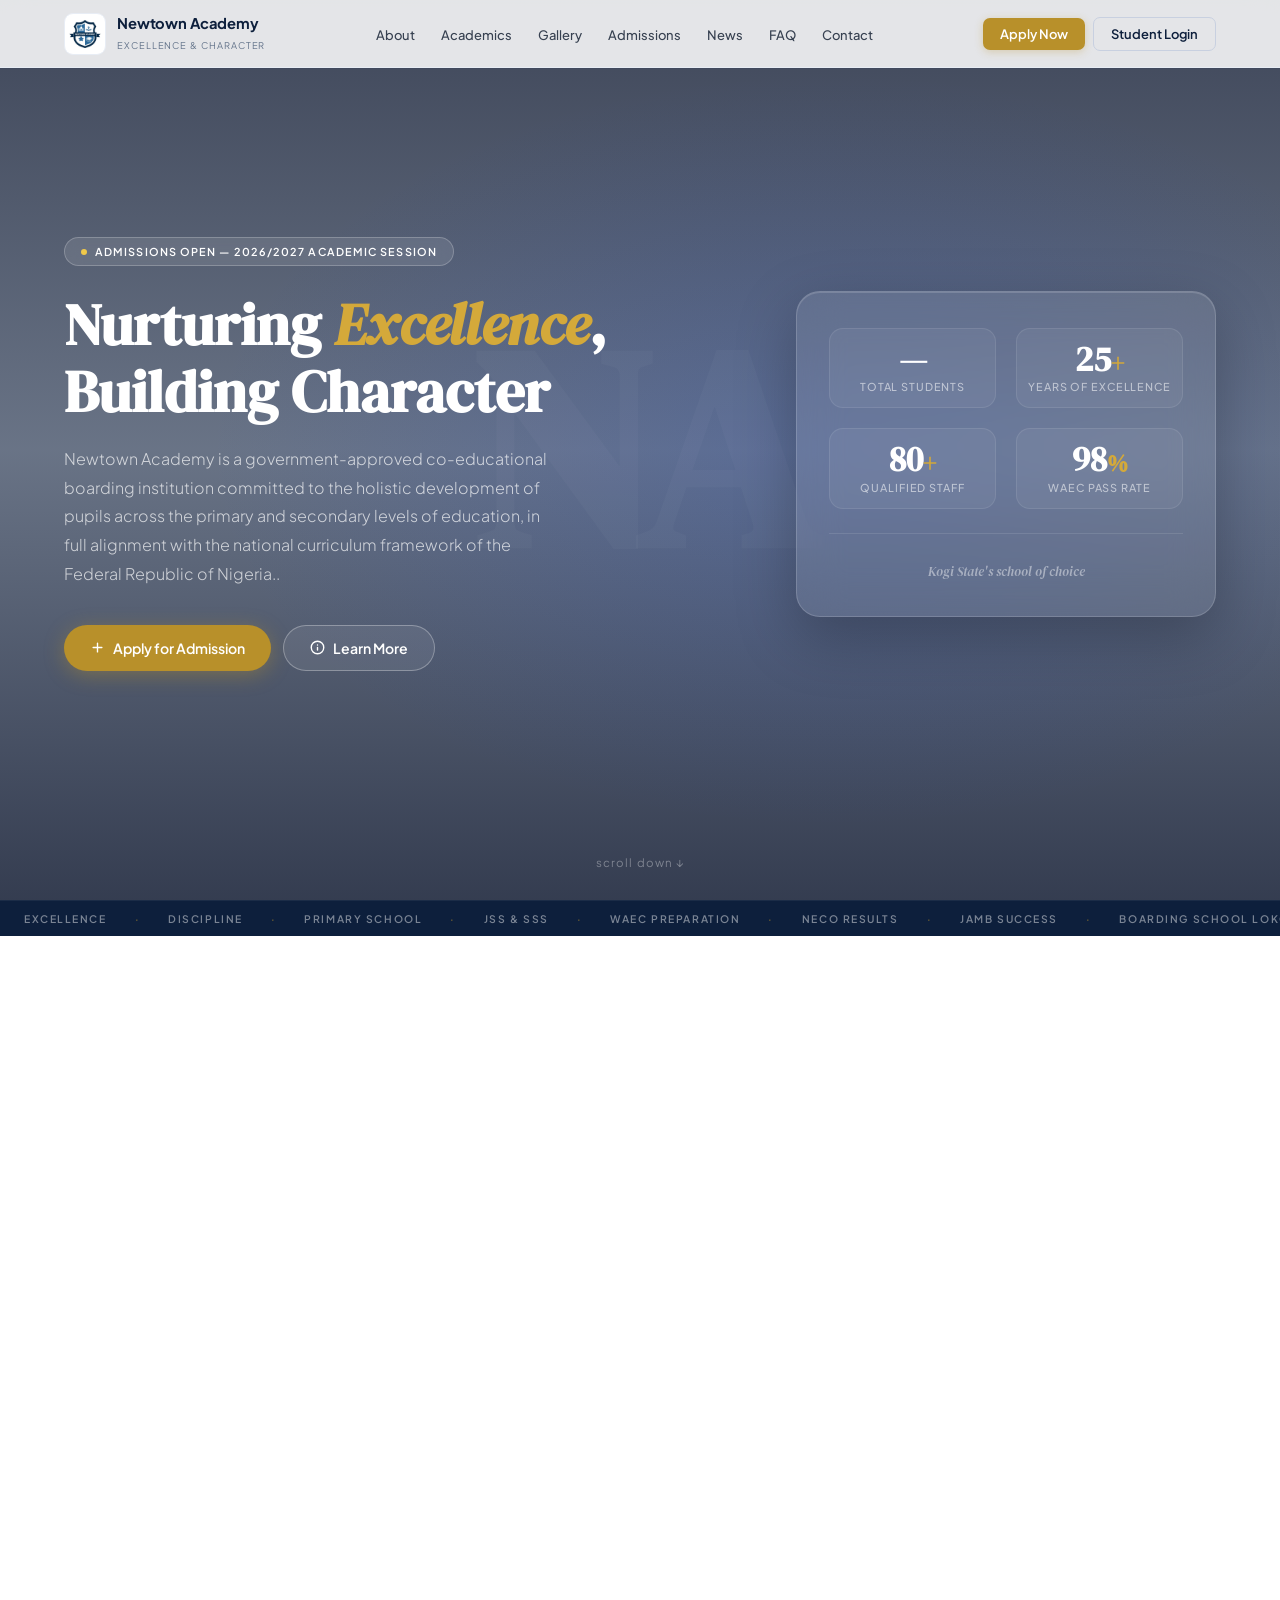
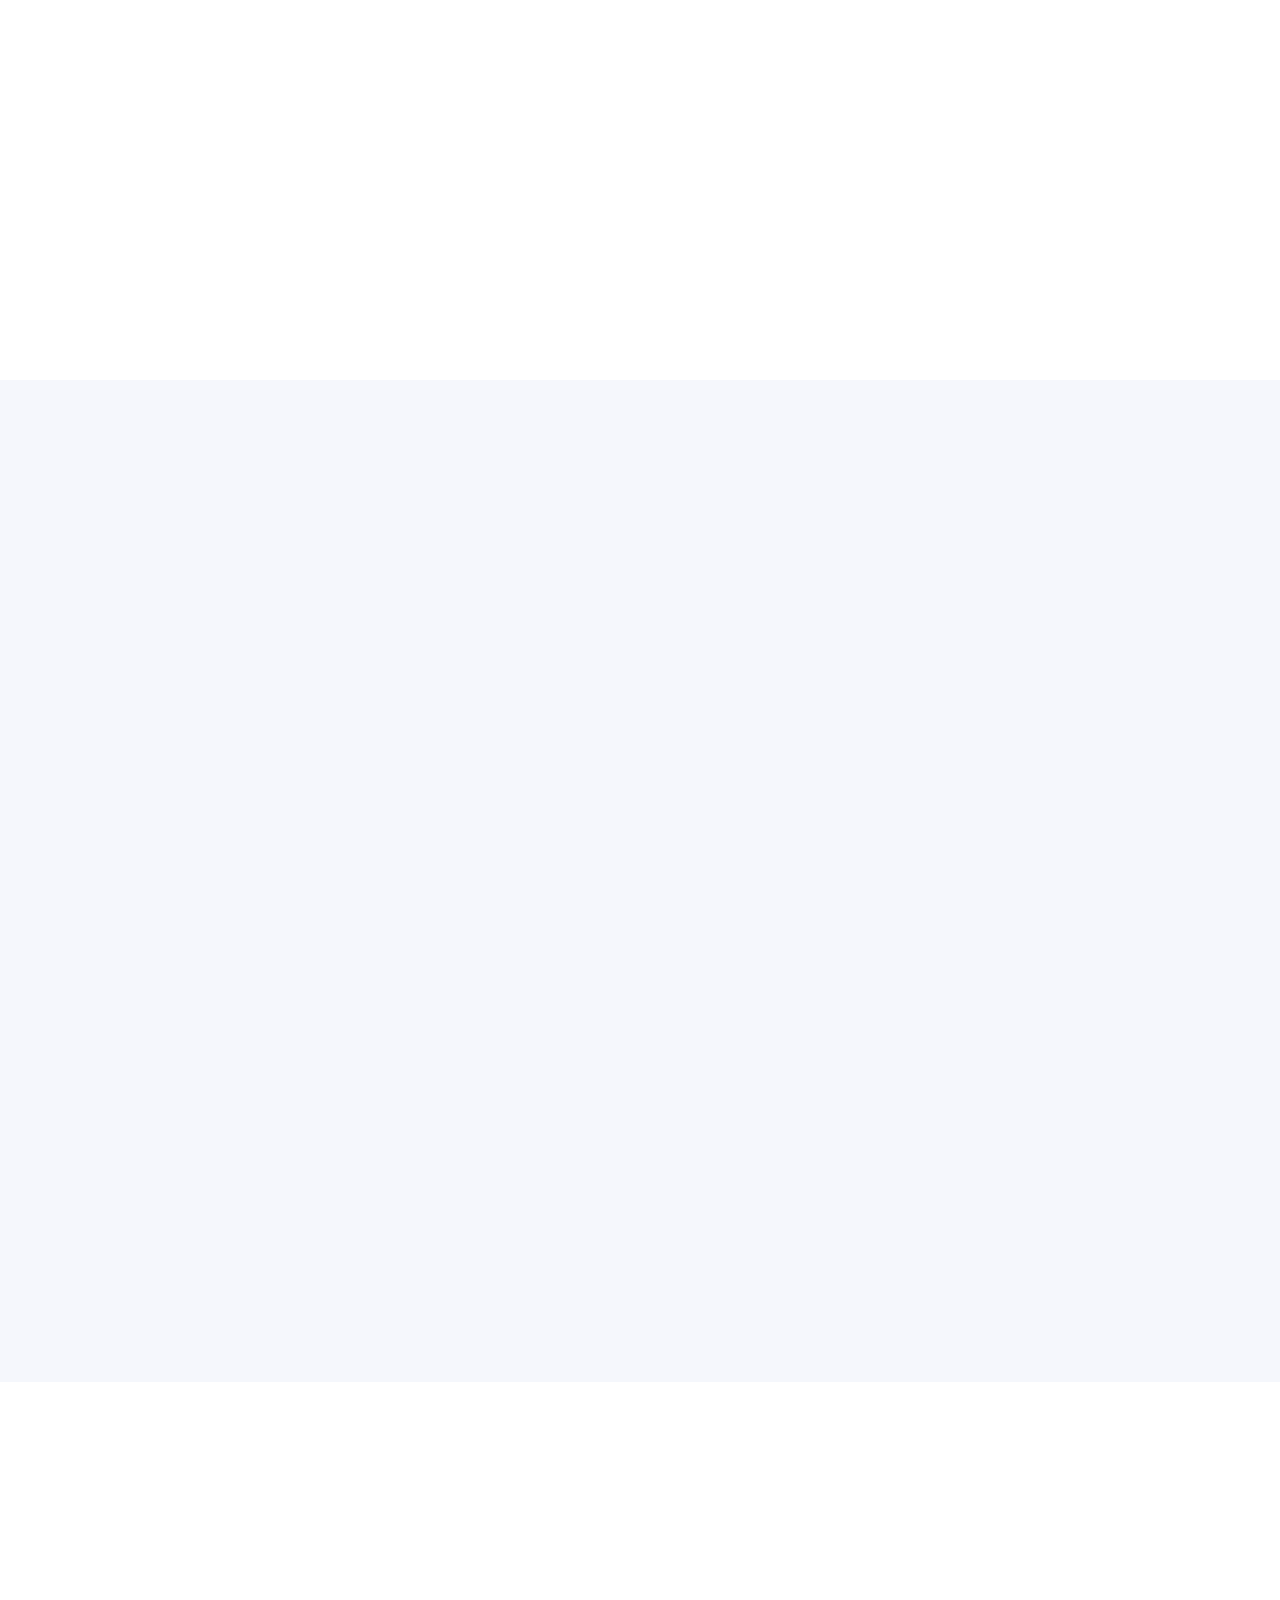
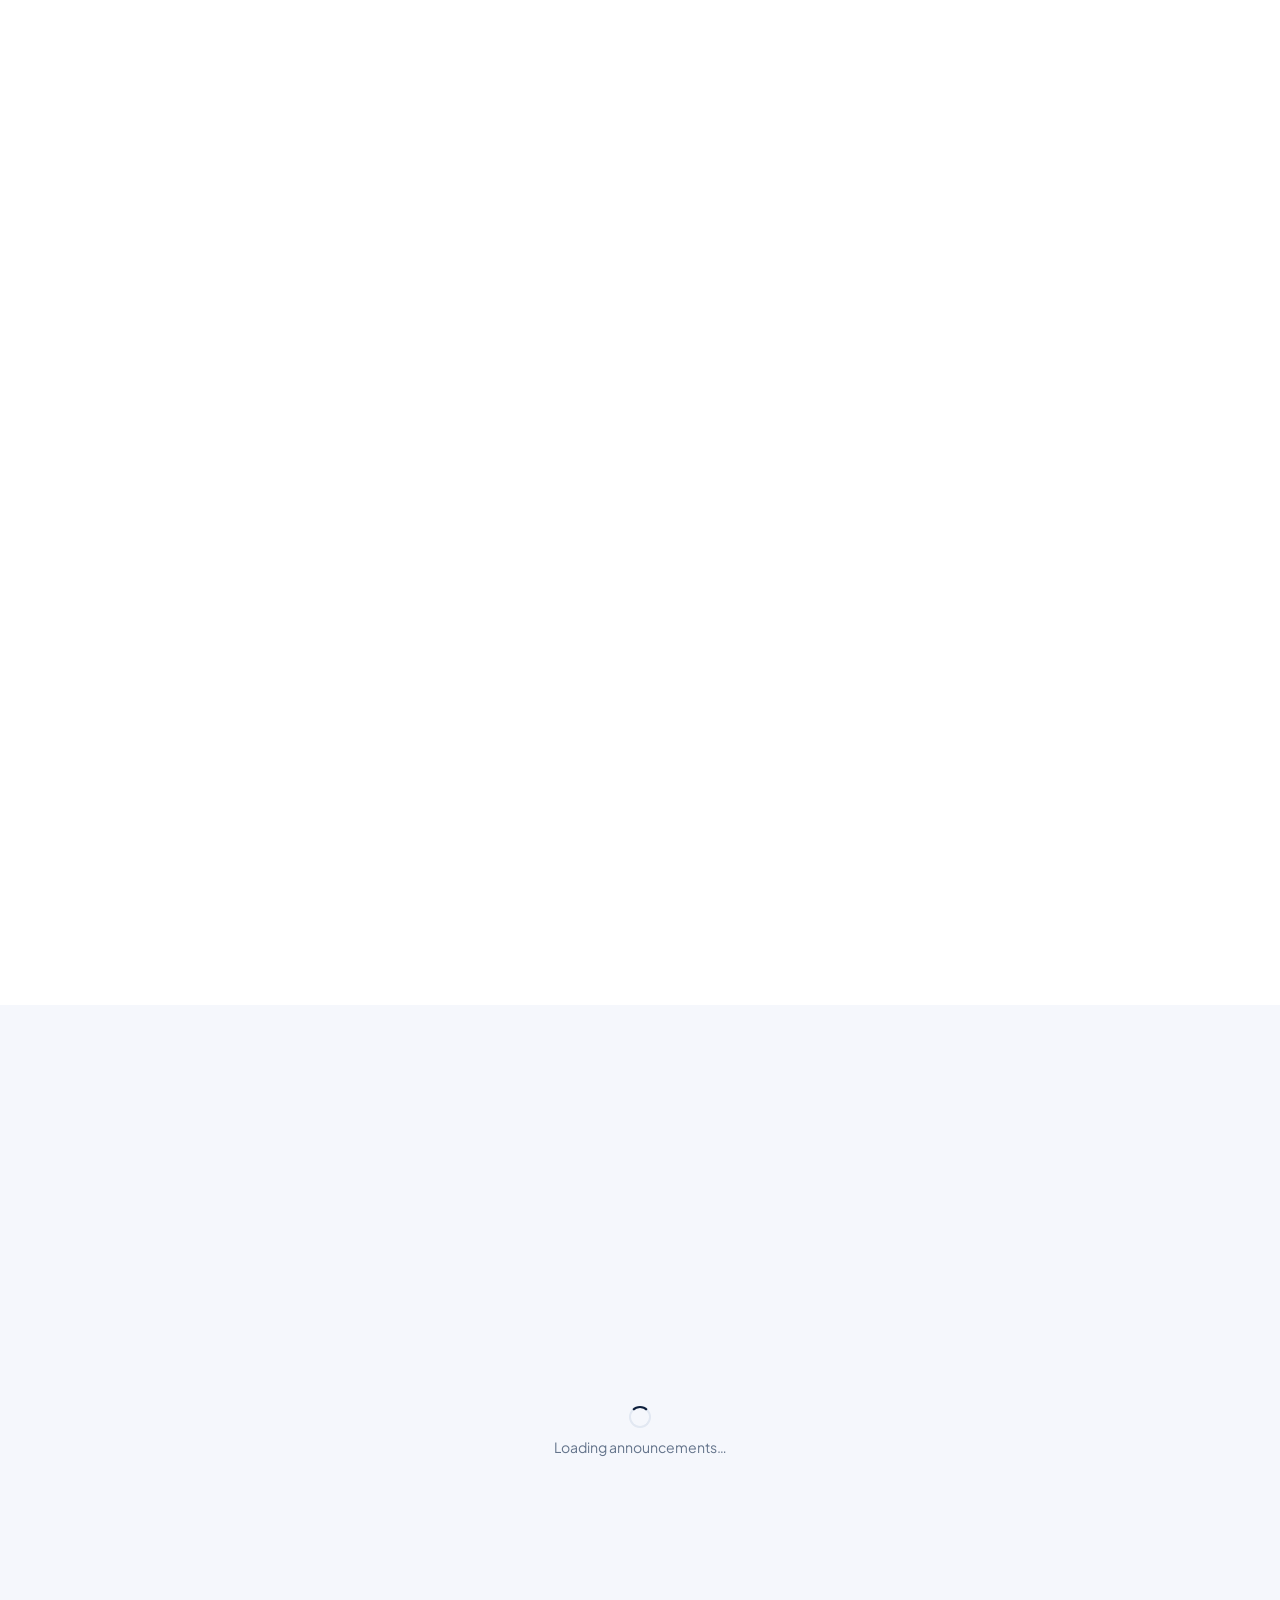
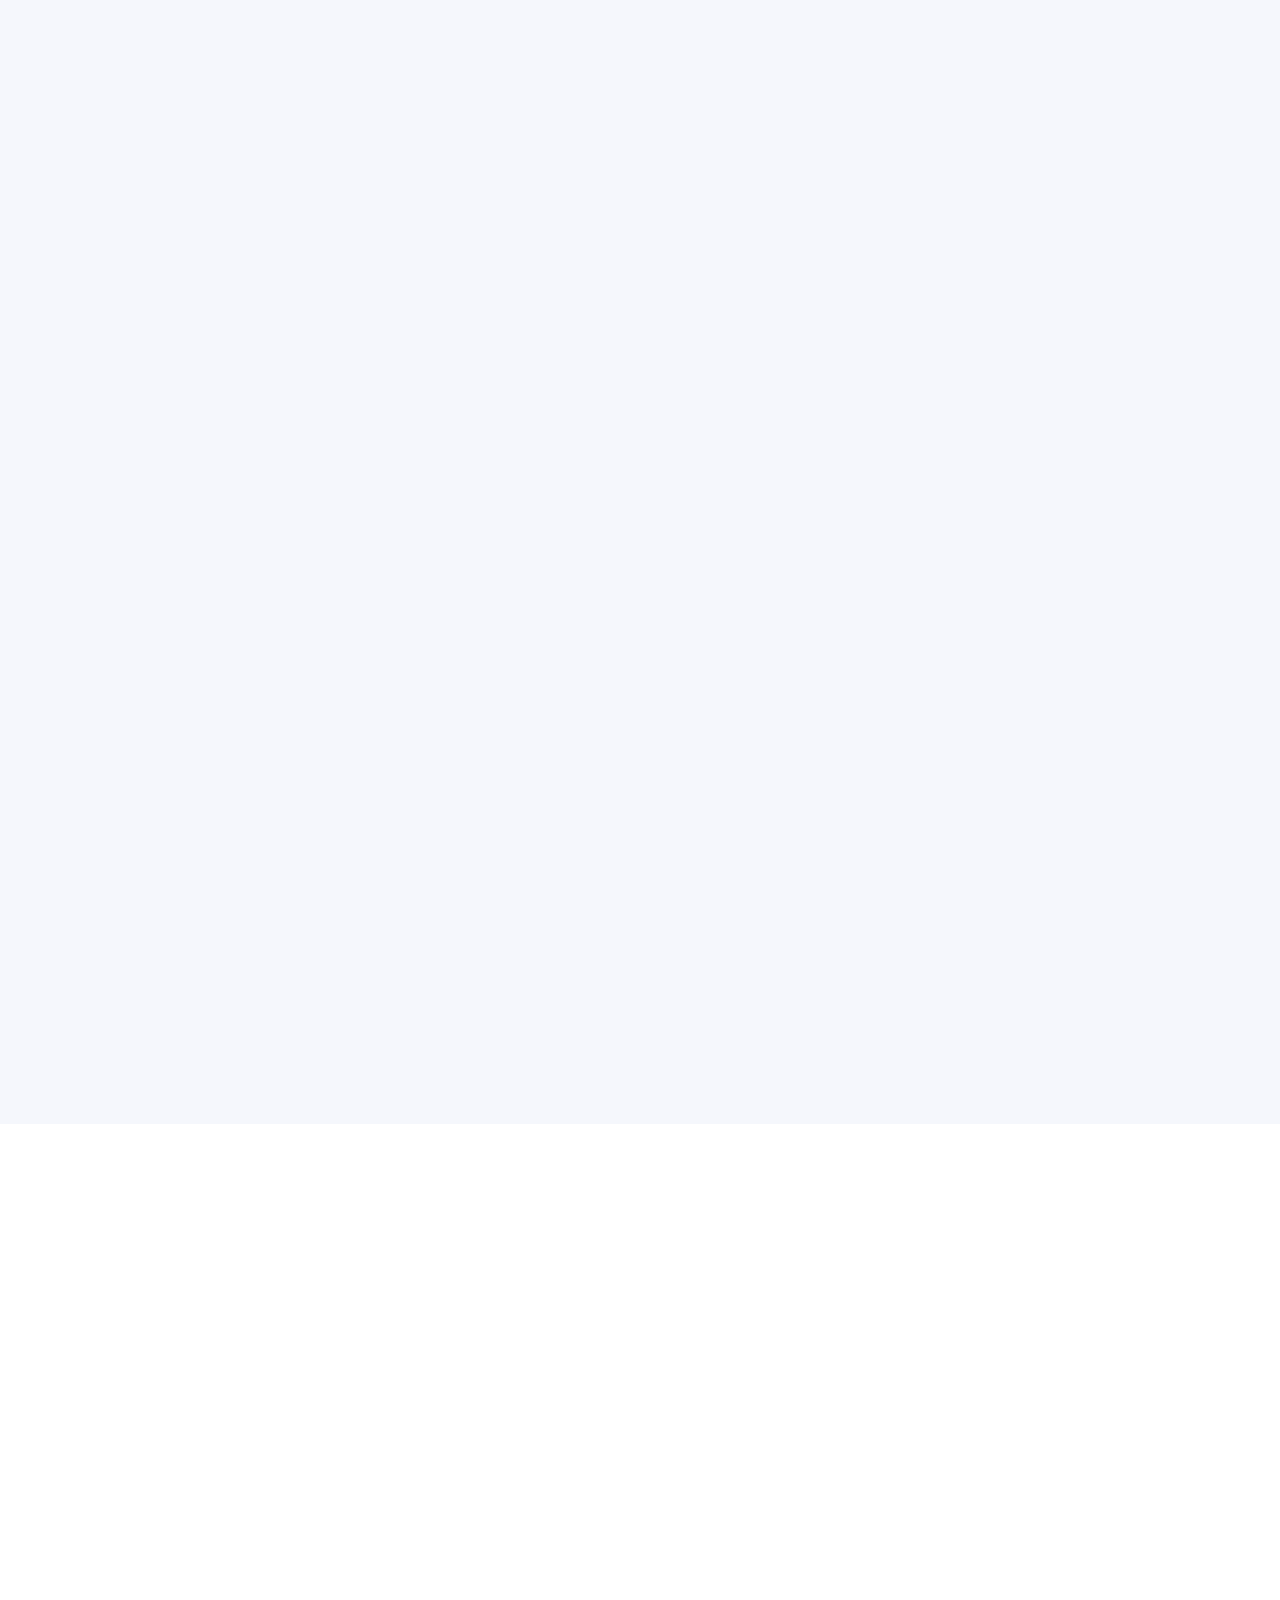
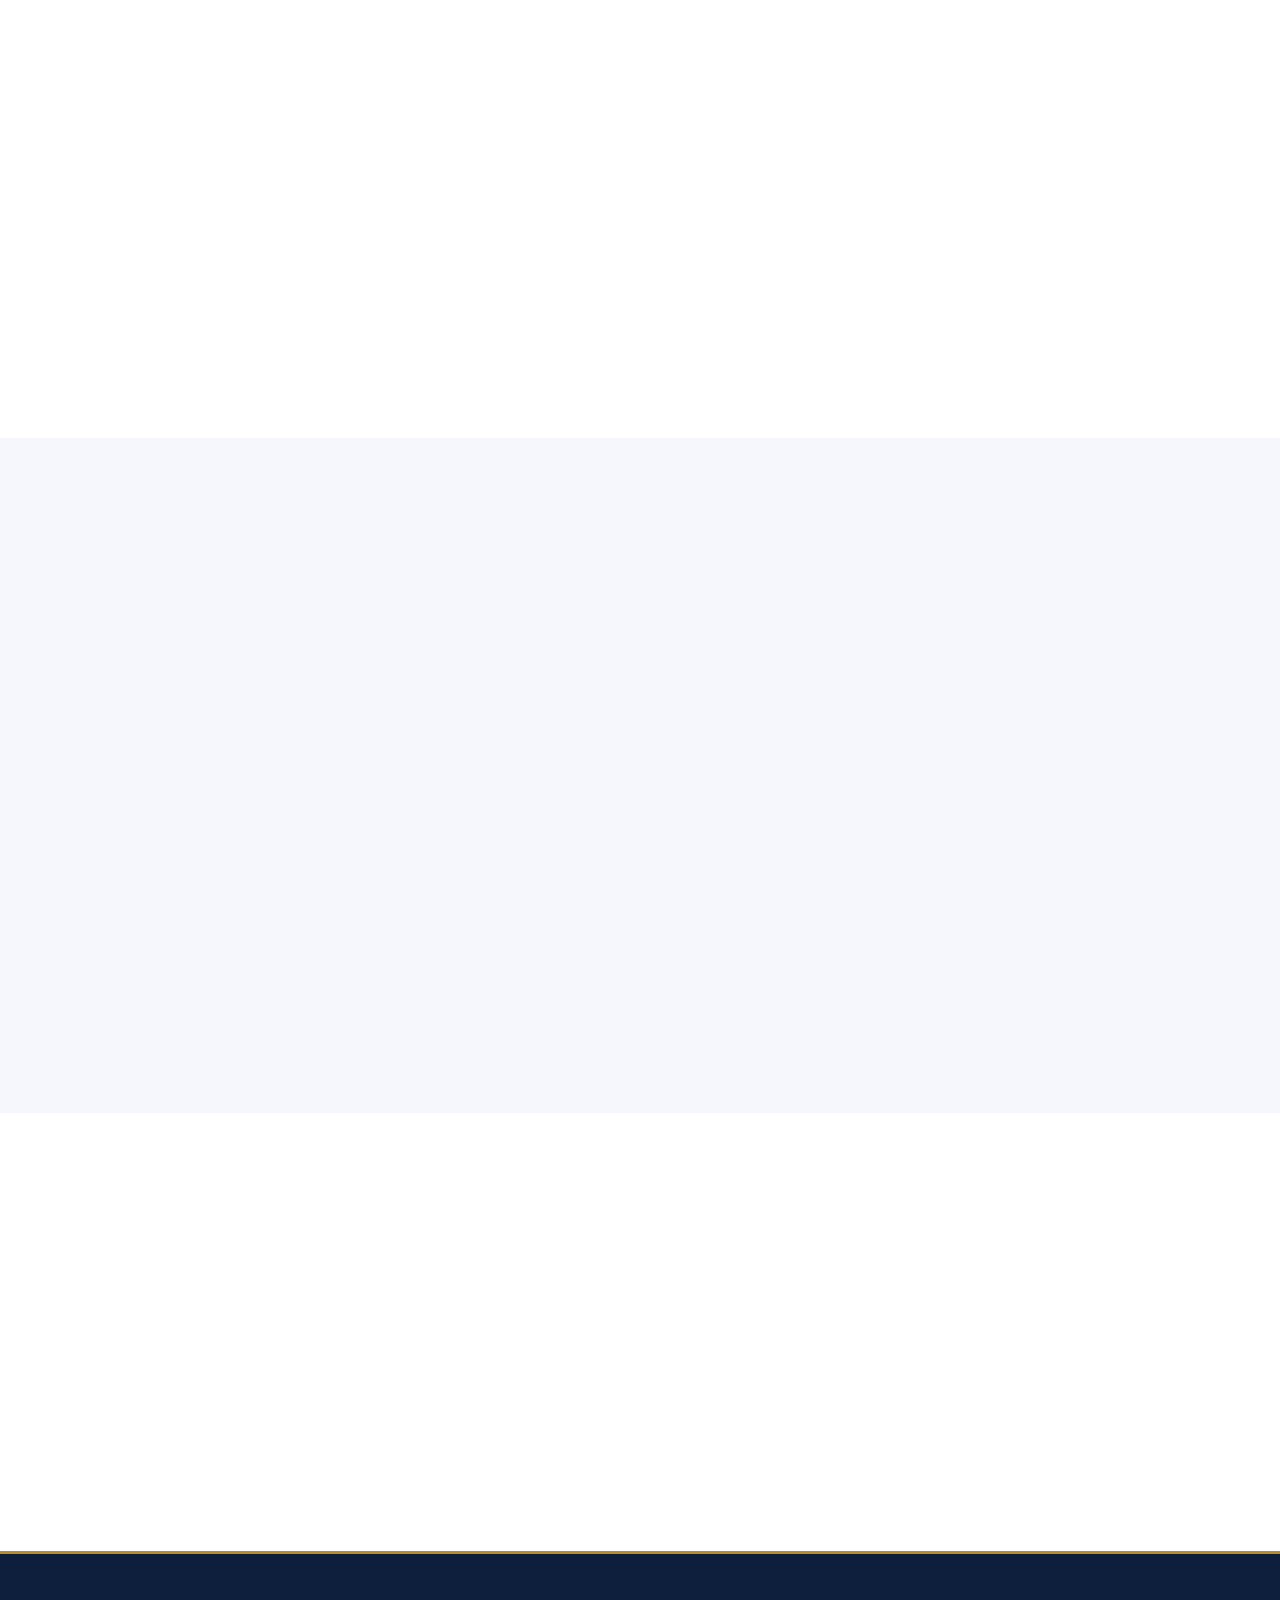
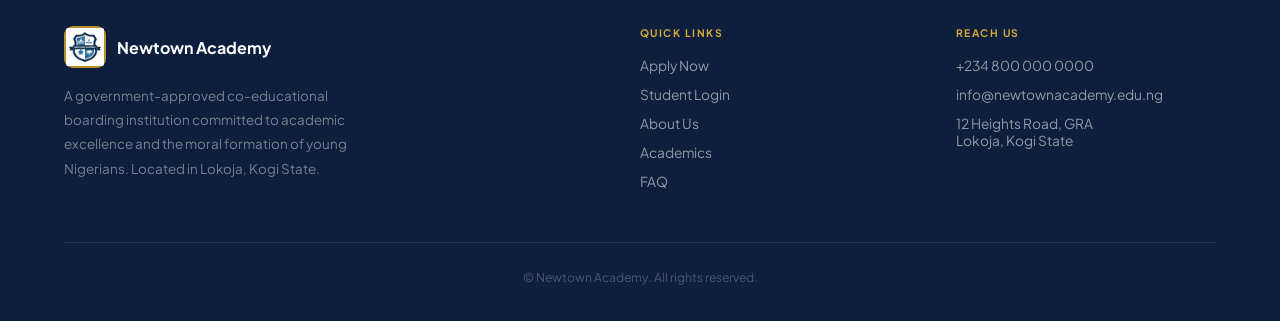
==== commit bddfcde8: "update index.html" ====
--- a/index.html
+++ b/index.html
@@ -75,7 +75,7 @@
     <div class="hero-left">
       <div class="hero-badge"><span></span>Admissions Open — 2026/2027 Academic Session</div>
       <h1>Nurturing <em>Excellence</em>,<br>Building Character</h1>
-      <p class="hero-sub">Newtown Academy is a government-approved co-educational boarding institution committed to the holistic development of pupils across the primary and secondary levels of education, in full alignment with the national curriculum framework of the Federal Republic of Nigeria.</p>
+      <p class="hero-sub">Newtown Academy is a government-approved co-educational boarding institution committed to the holistic development of pupils across the primary and secondary levels of education, in full alignment with the national curriculum framework of the Federal Republic of Nigeria..</p>
       <div class="hcta">
         <a href="register.html" class="hbtn hbtn-p">
           <svg viewBox="0 0 24 24"><path d="M12 5v14M5 12h14"/></svg>
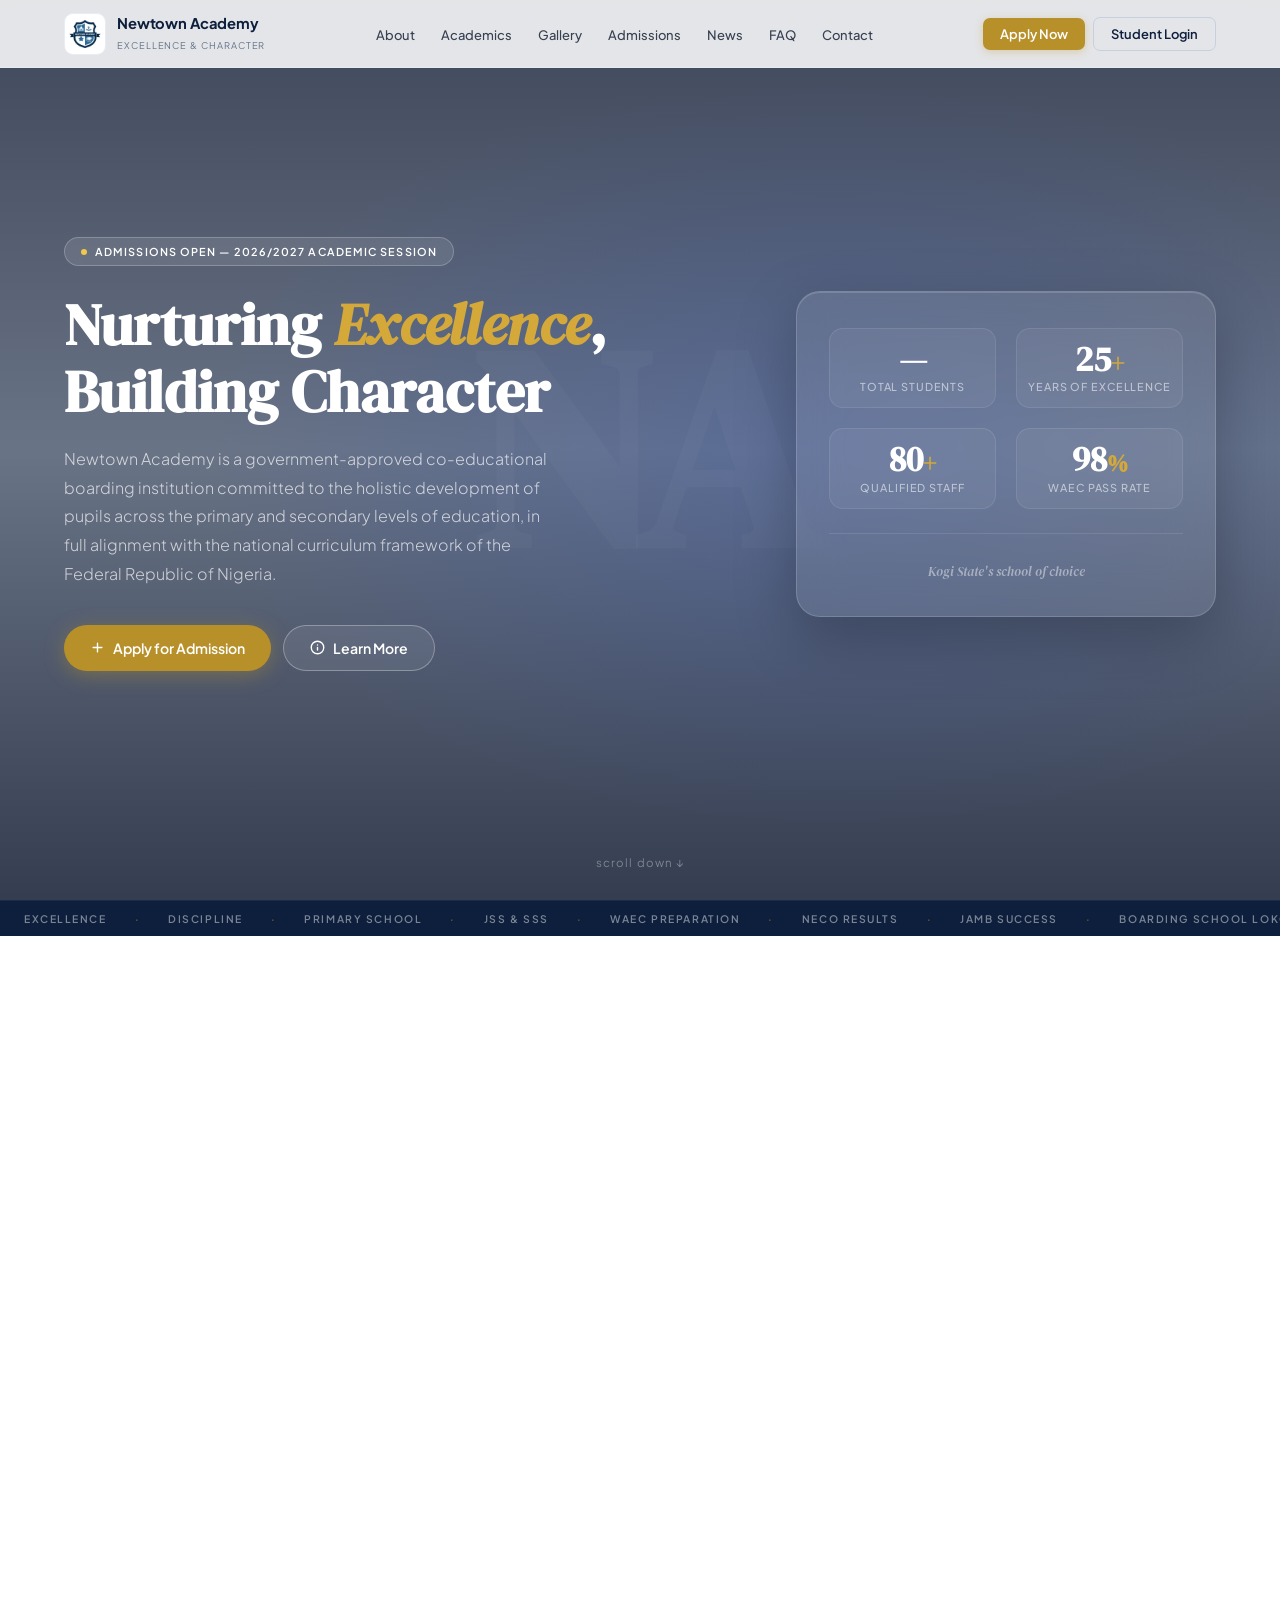
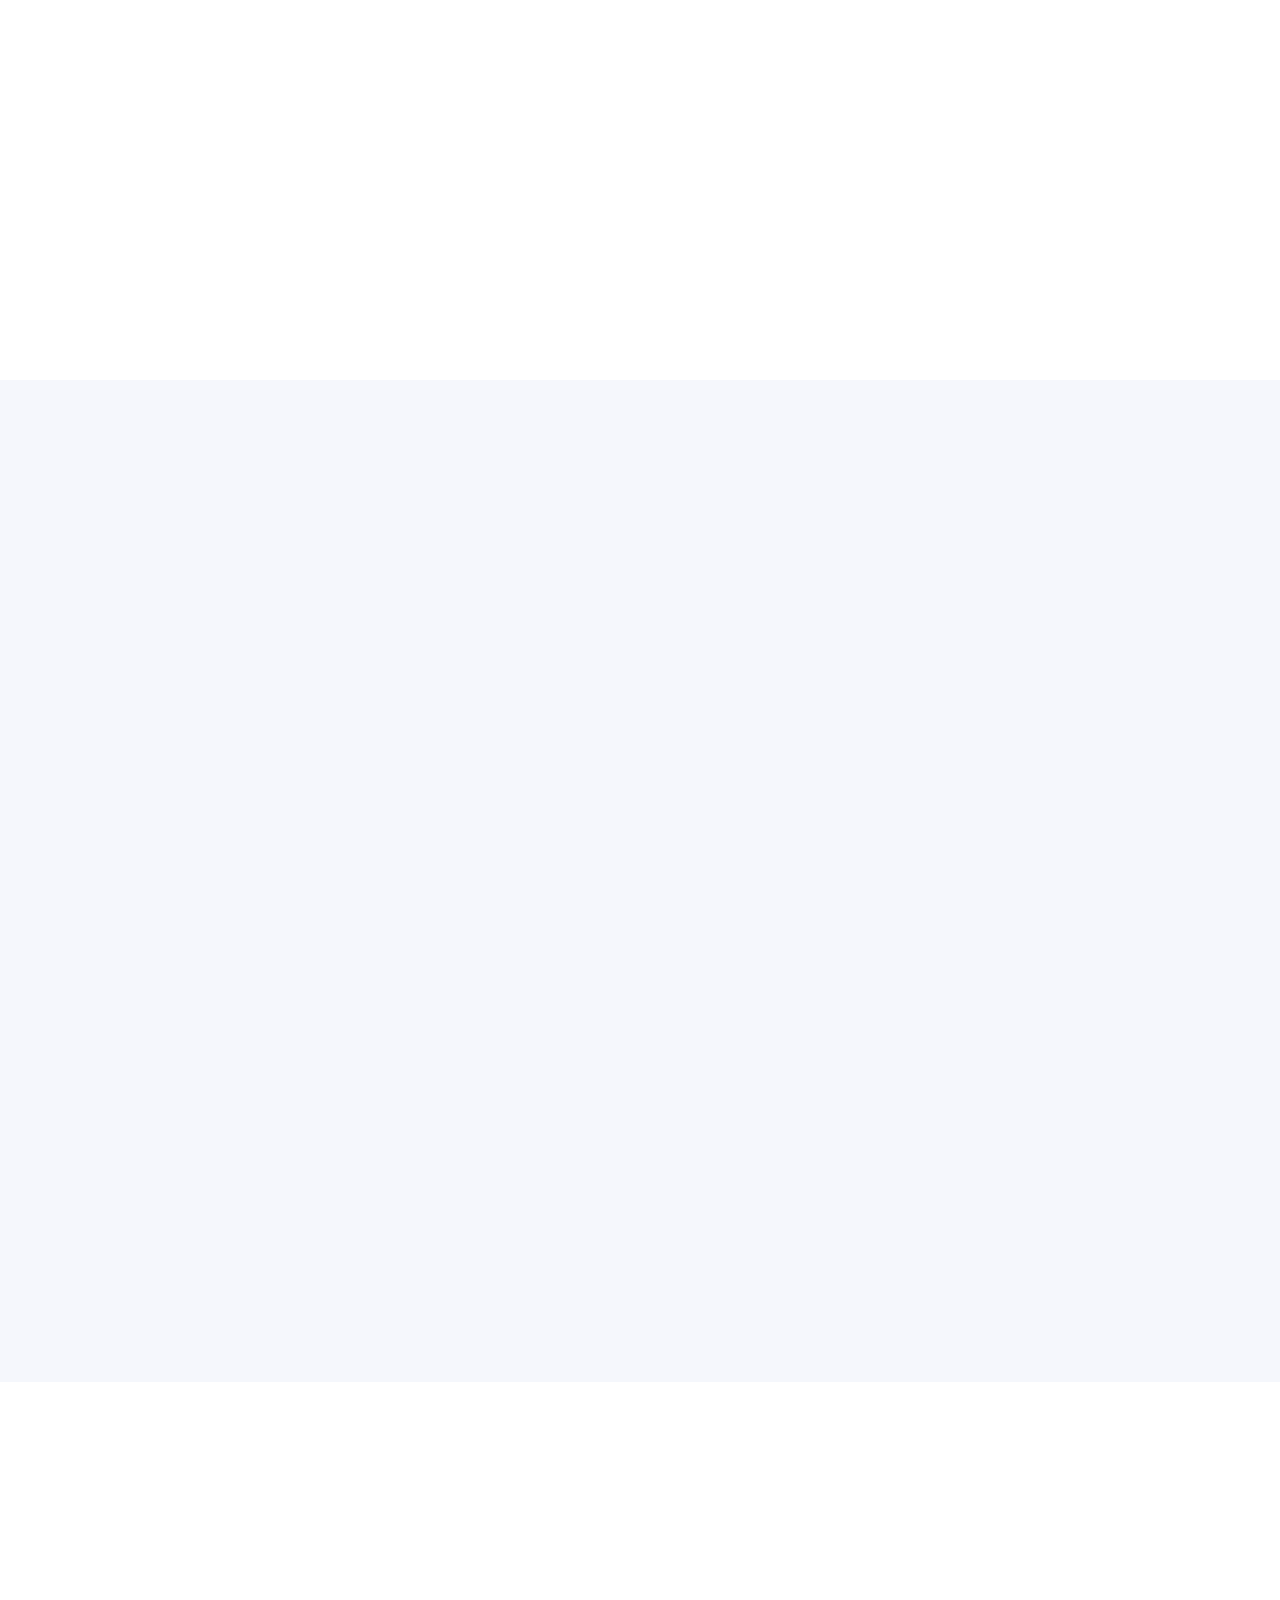
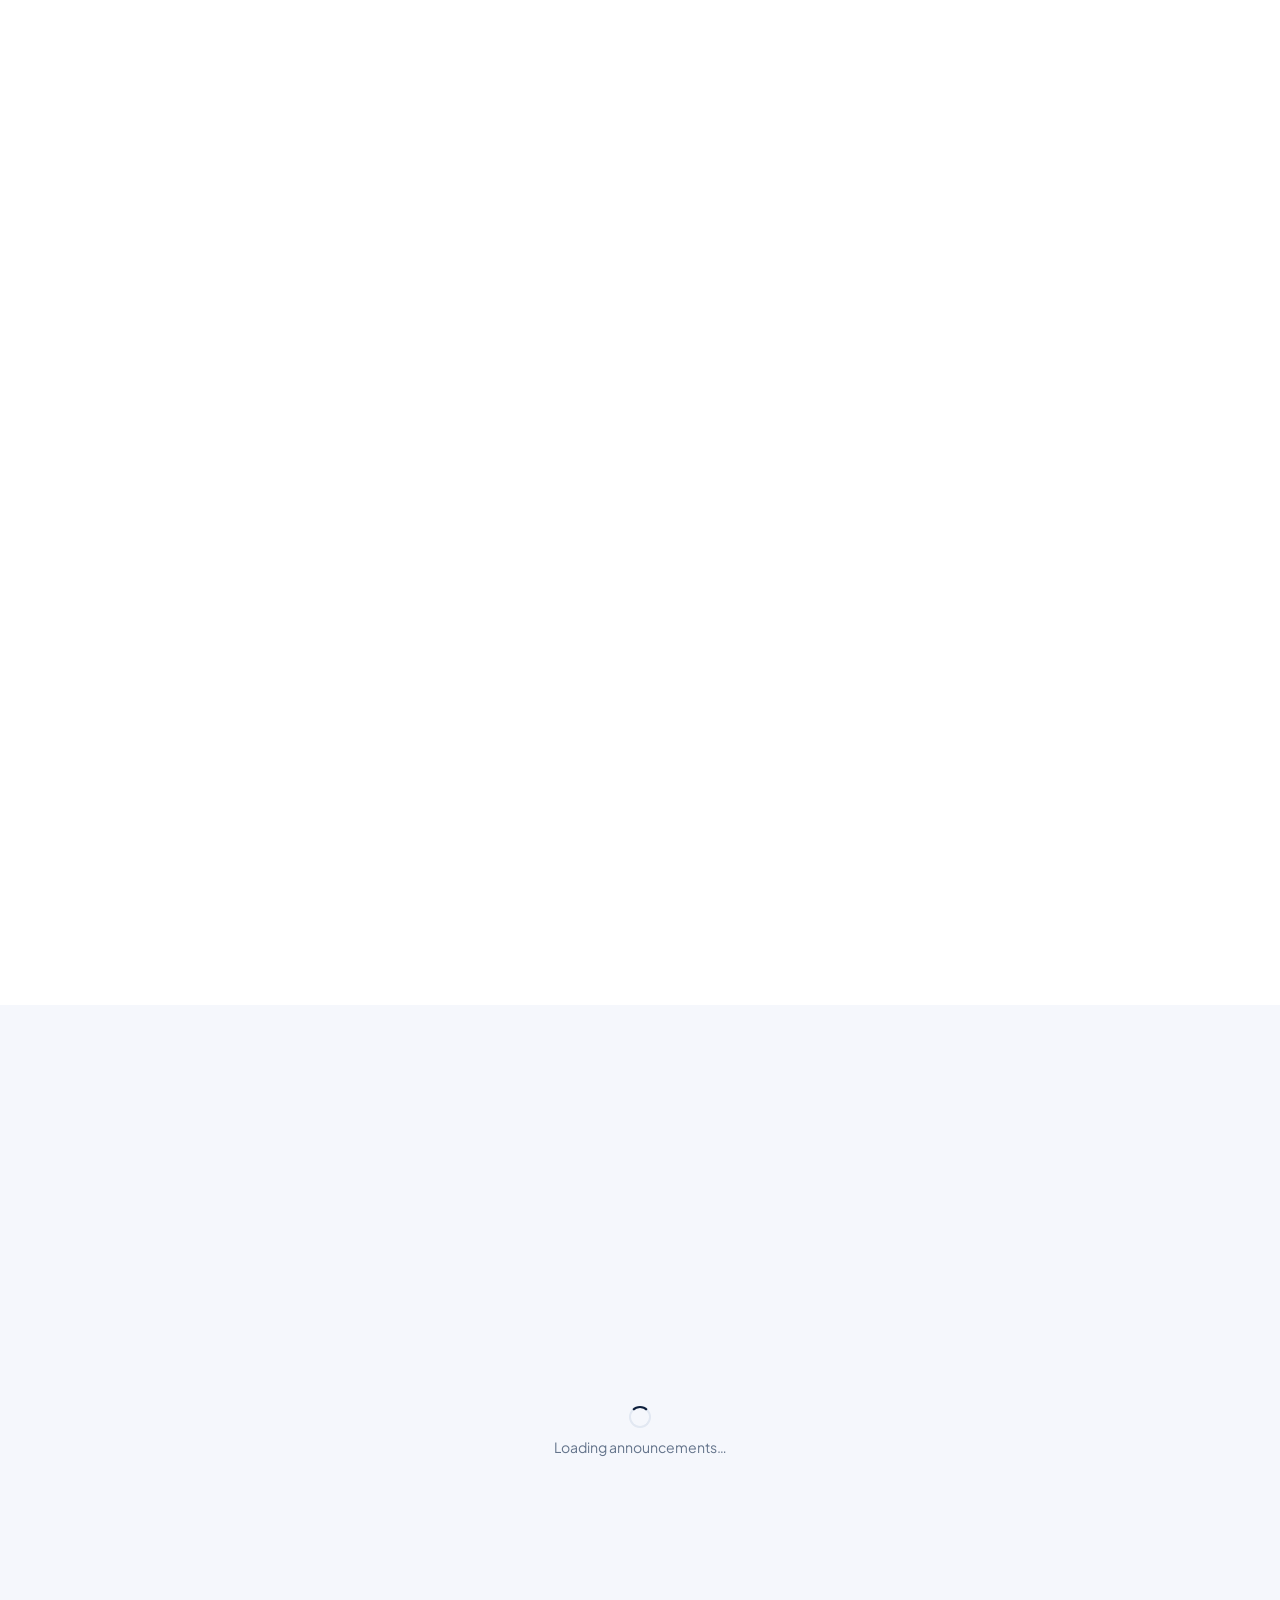
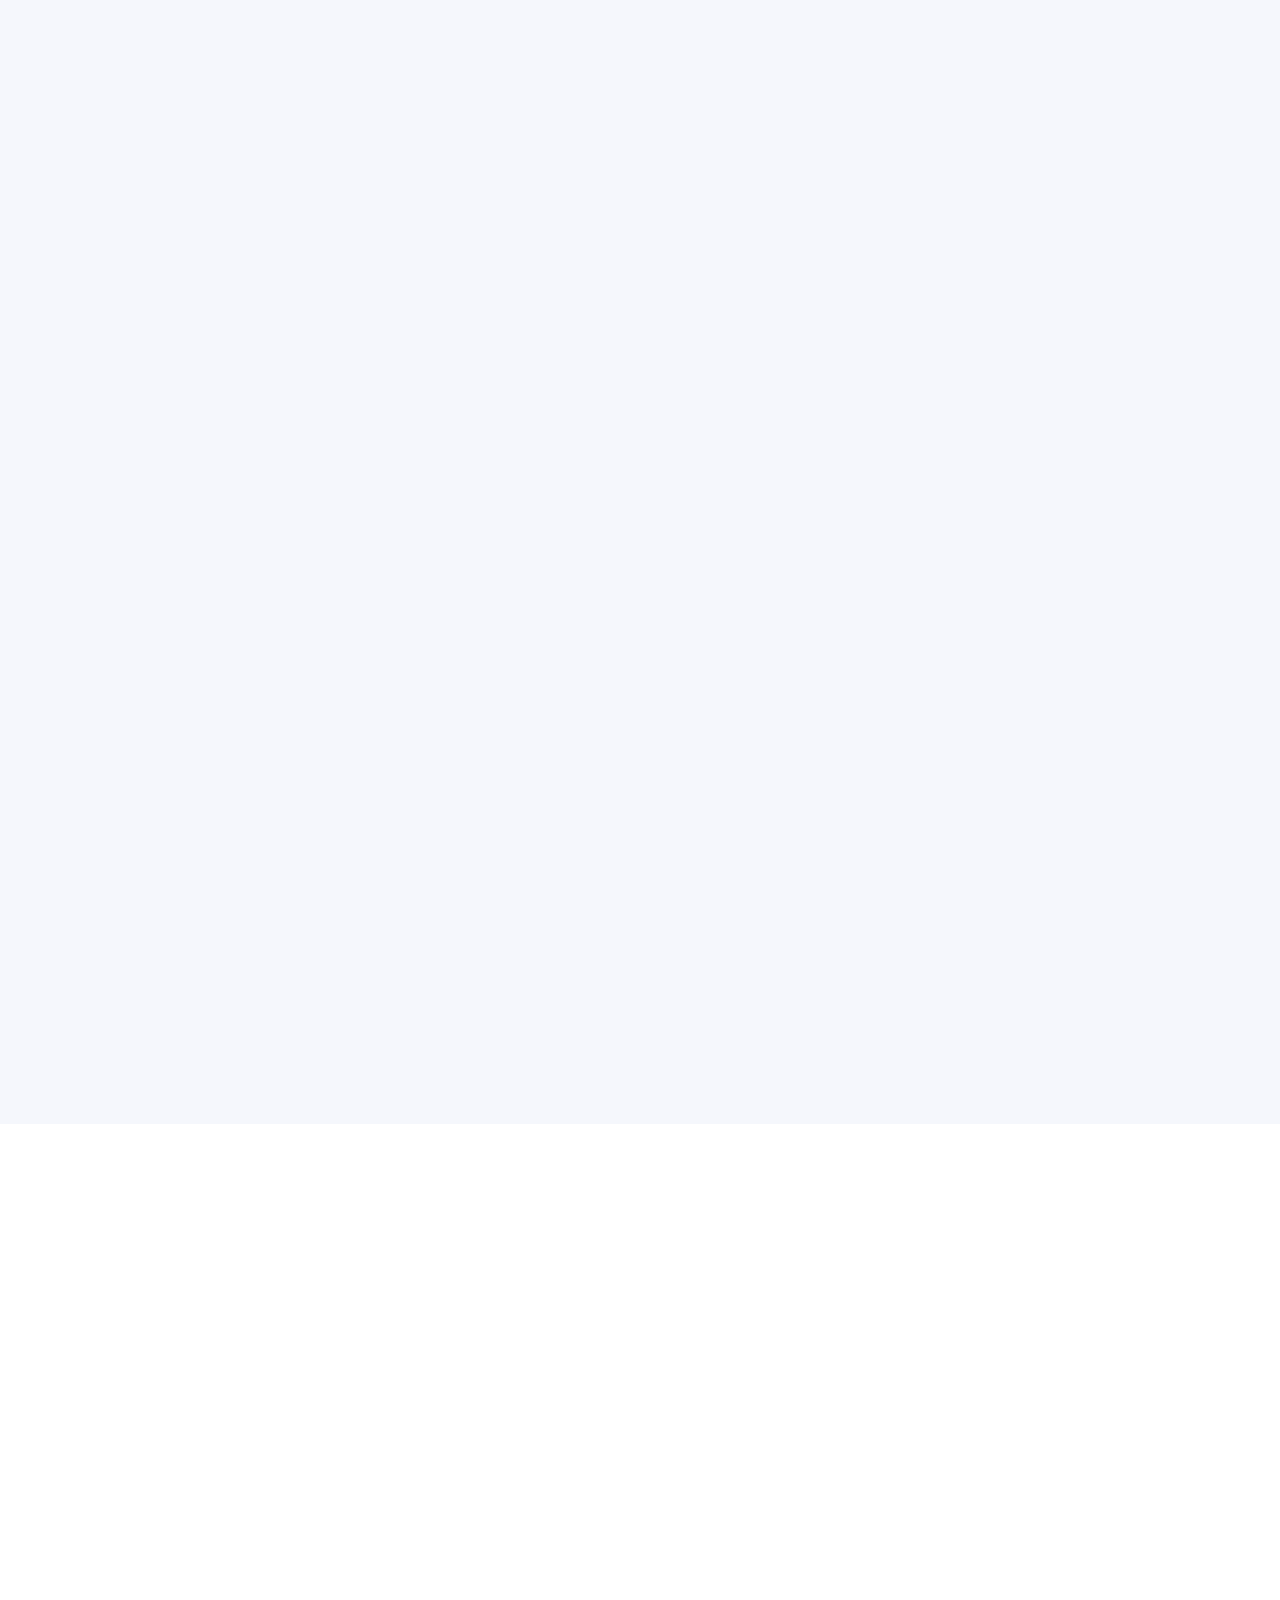
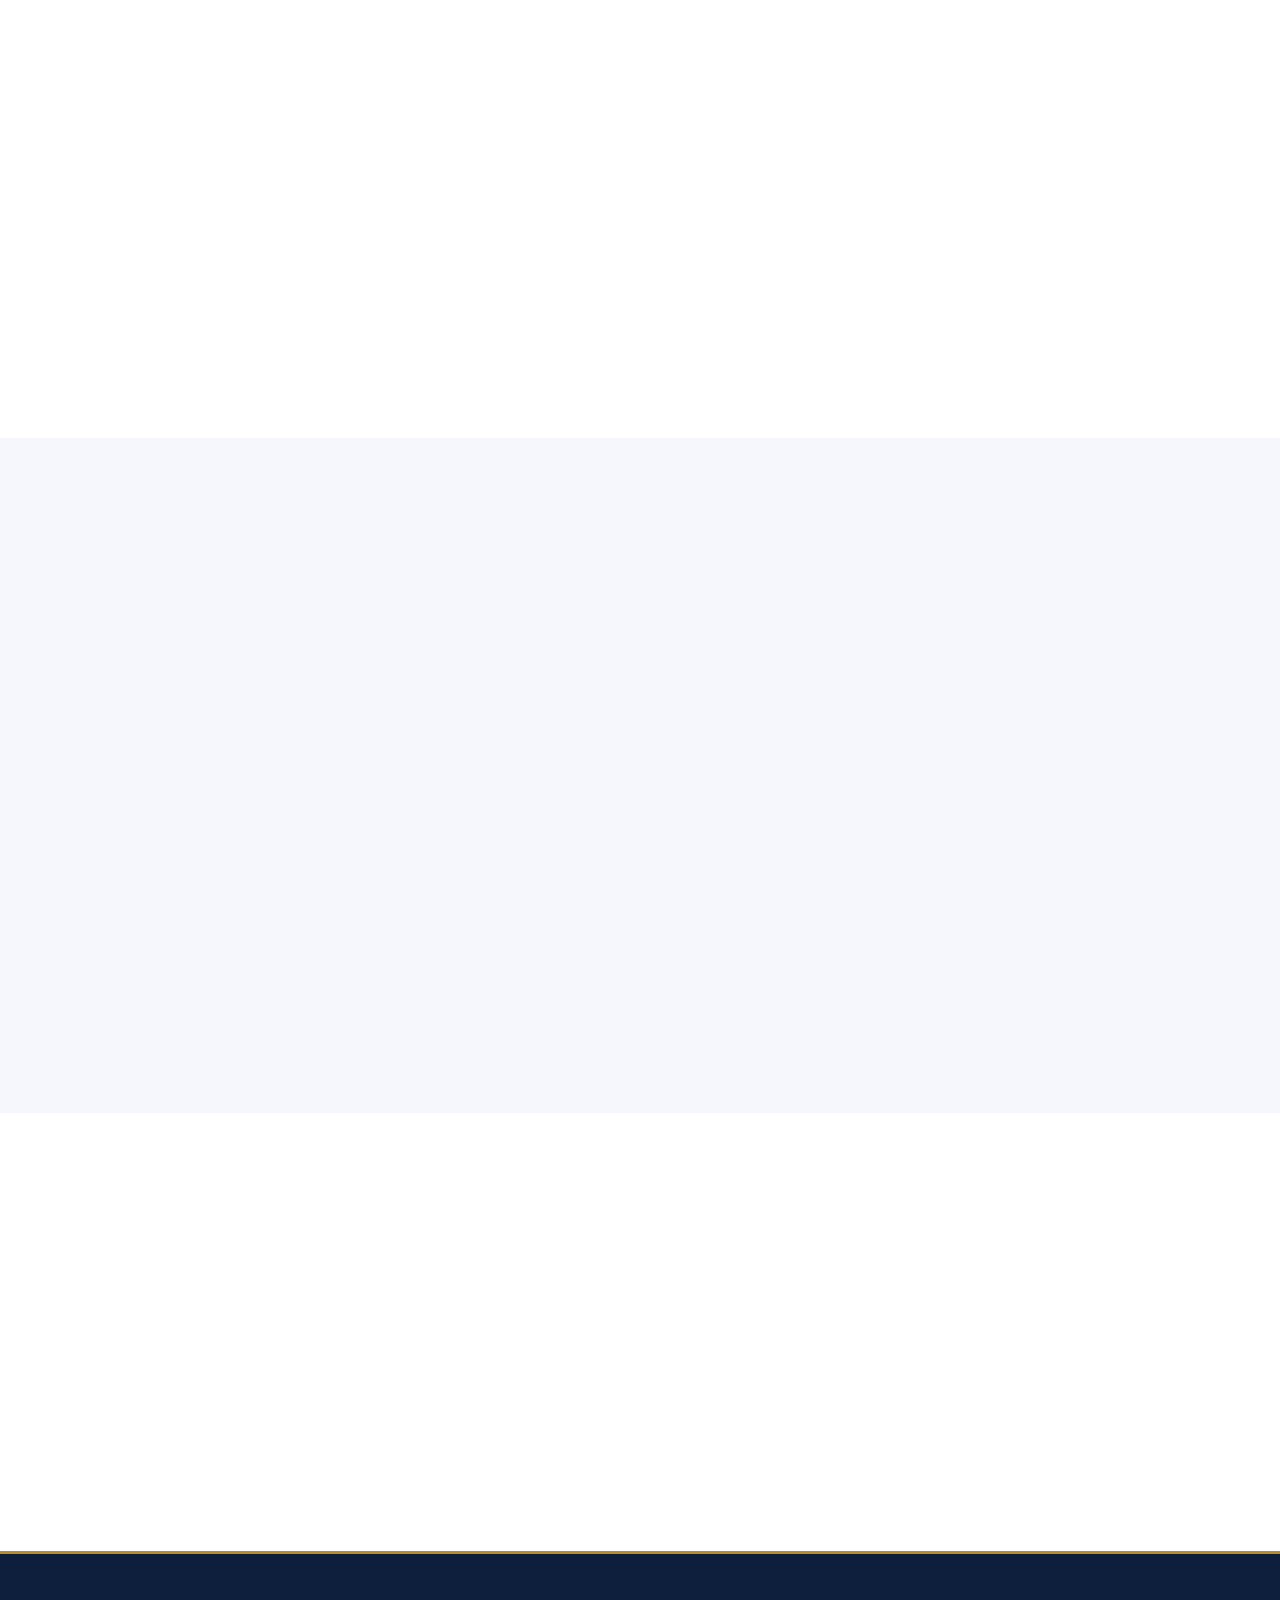
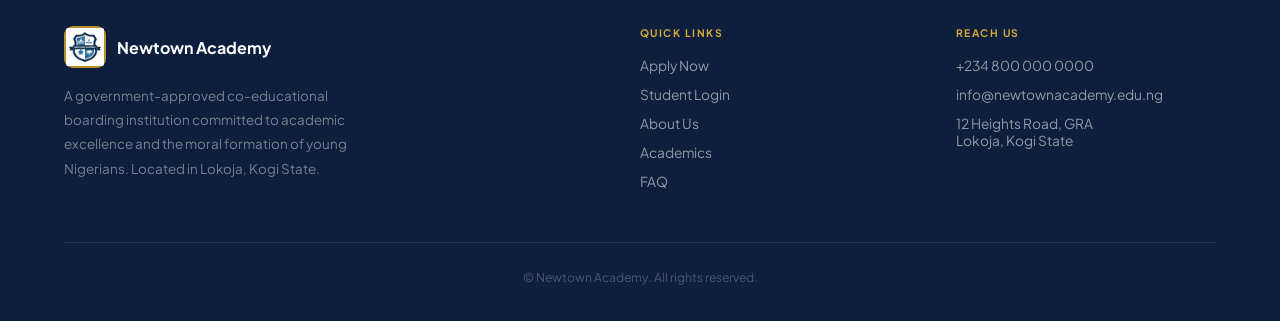
==== commit 473ad0cf: "update" ====
--- a/index.html
+++ b/index.html
@@ -75,7 +75,7 @@
     <div class="hero-left">
       <div class="hero-badge"><span></span>Admissions Open — 2026/2027 Academic Session</div>
       <h1>Nurturing <em>Excellence</em>,<br>Building Character</h1>
-      <p class="hero-sub">Newtown Academy is a government-approved co-educational boarding institution committed to the holistic development of pupils across the primary and secondary levels of education, in full alignment with the national curriculum framework of the Federal Republic of Nigeria..</p>
+      <p class="hero-sub">Newtown Academy is a government-approved co-educational boarding institution committed to the holistic development of pupils across the primary and secondary levels of education, in full alignment with the national curriculum framework of the Federal Republic of Nigeria.</p>
       <div class="hcta">
         <a href="register.html" class="hbtn hbtn-p">
           <svg viewBox="0 0 24 24"><path d="M12 5v14M5 12h14"/></svg>
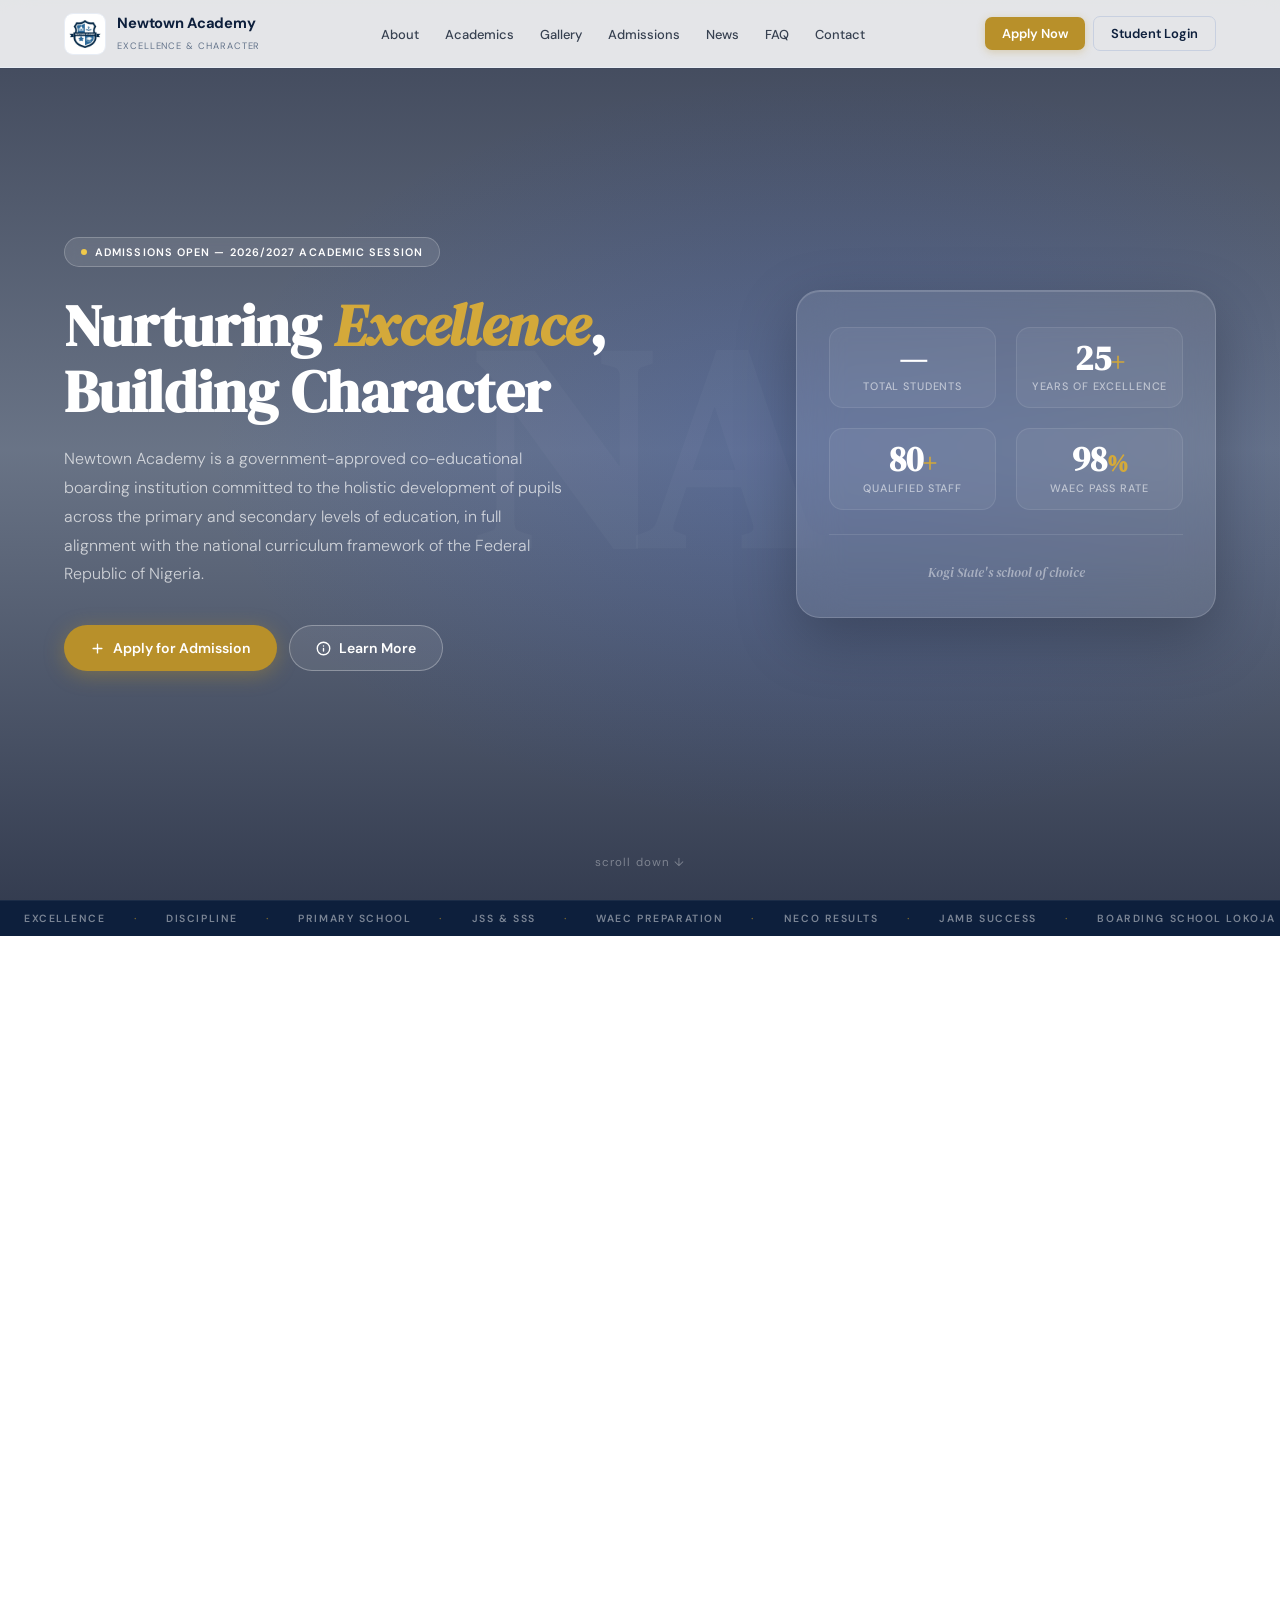
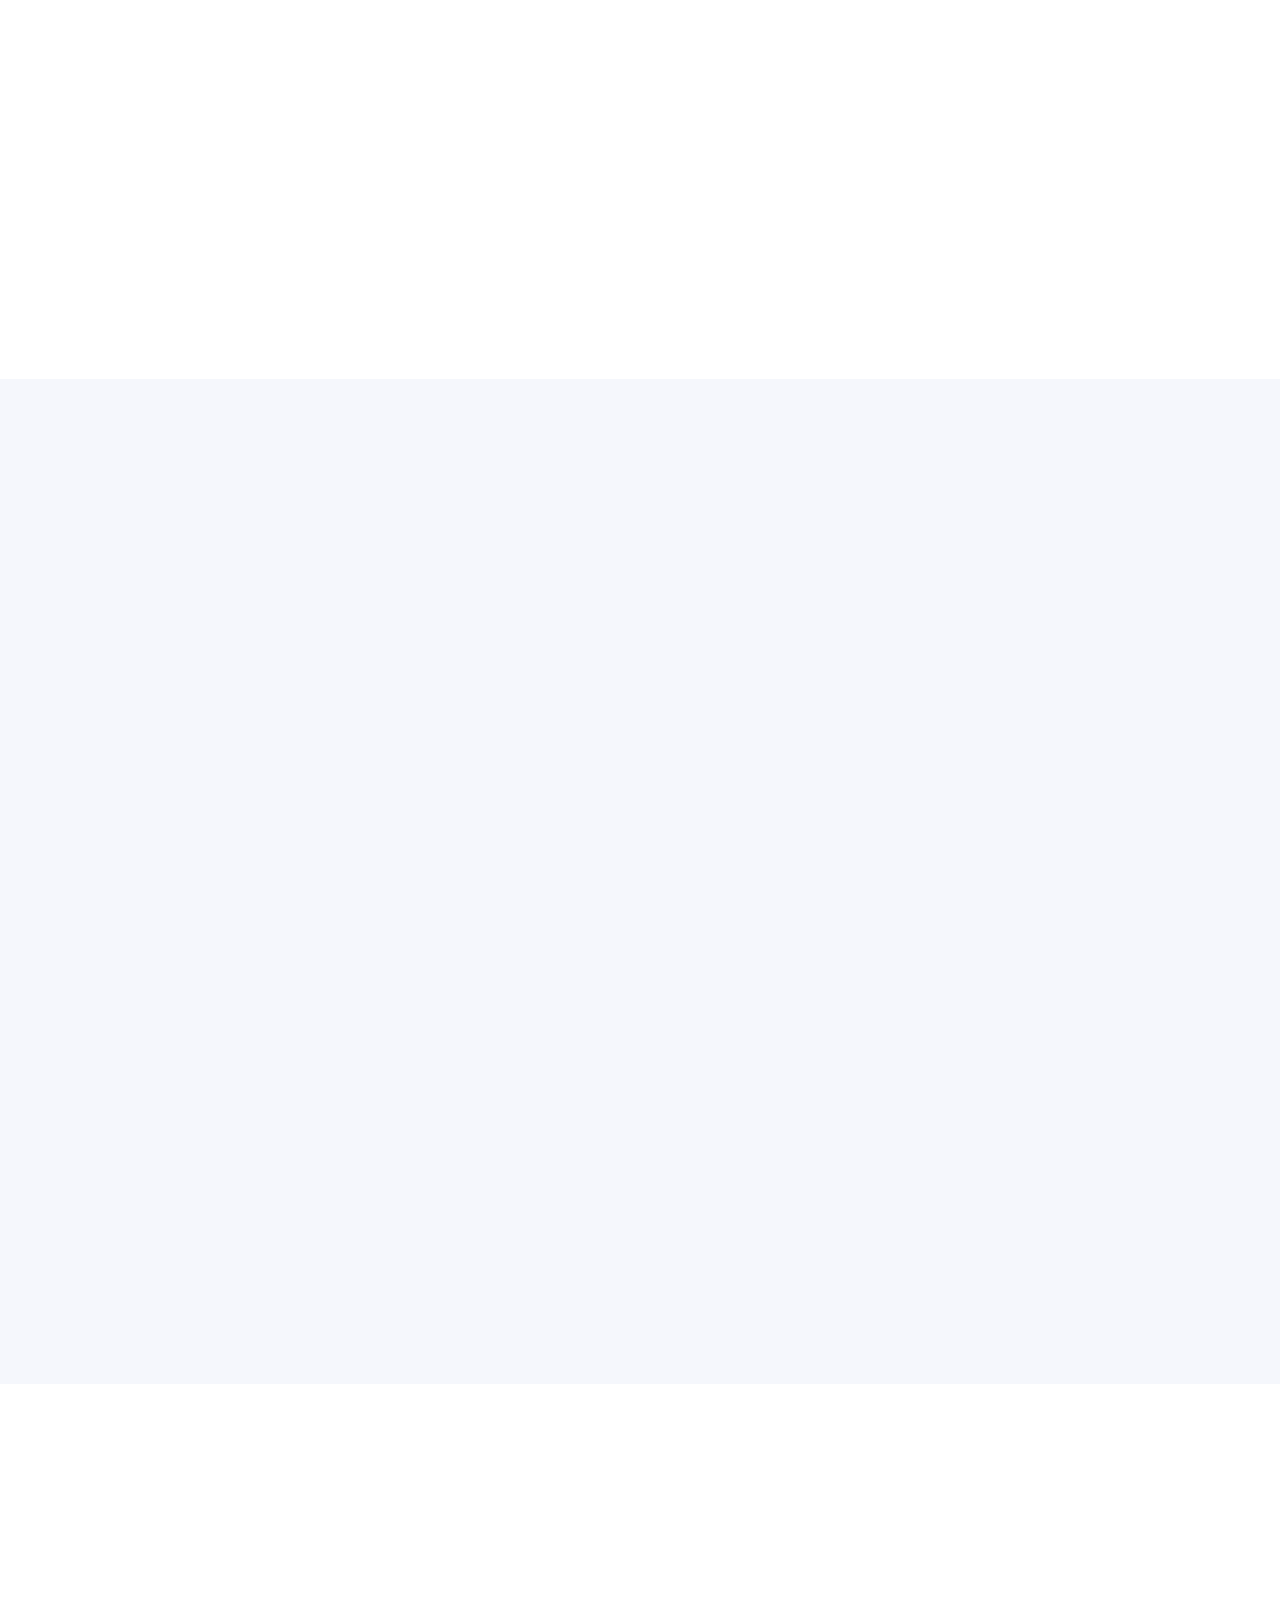
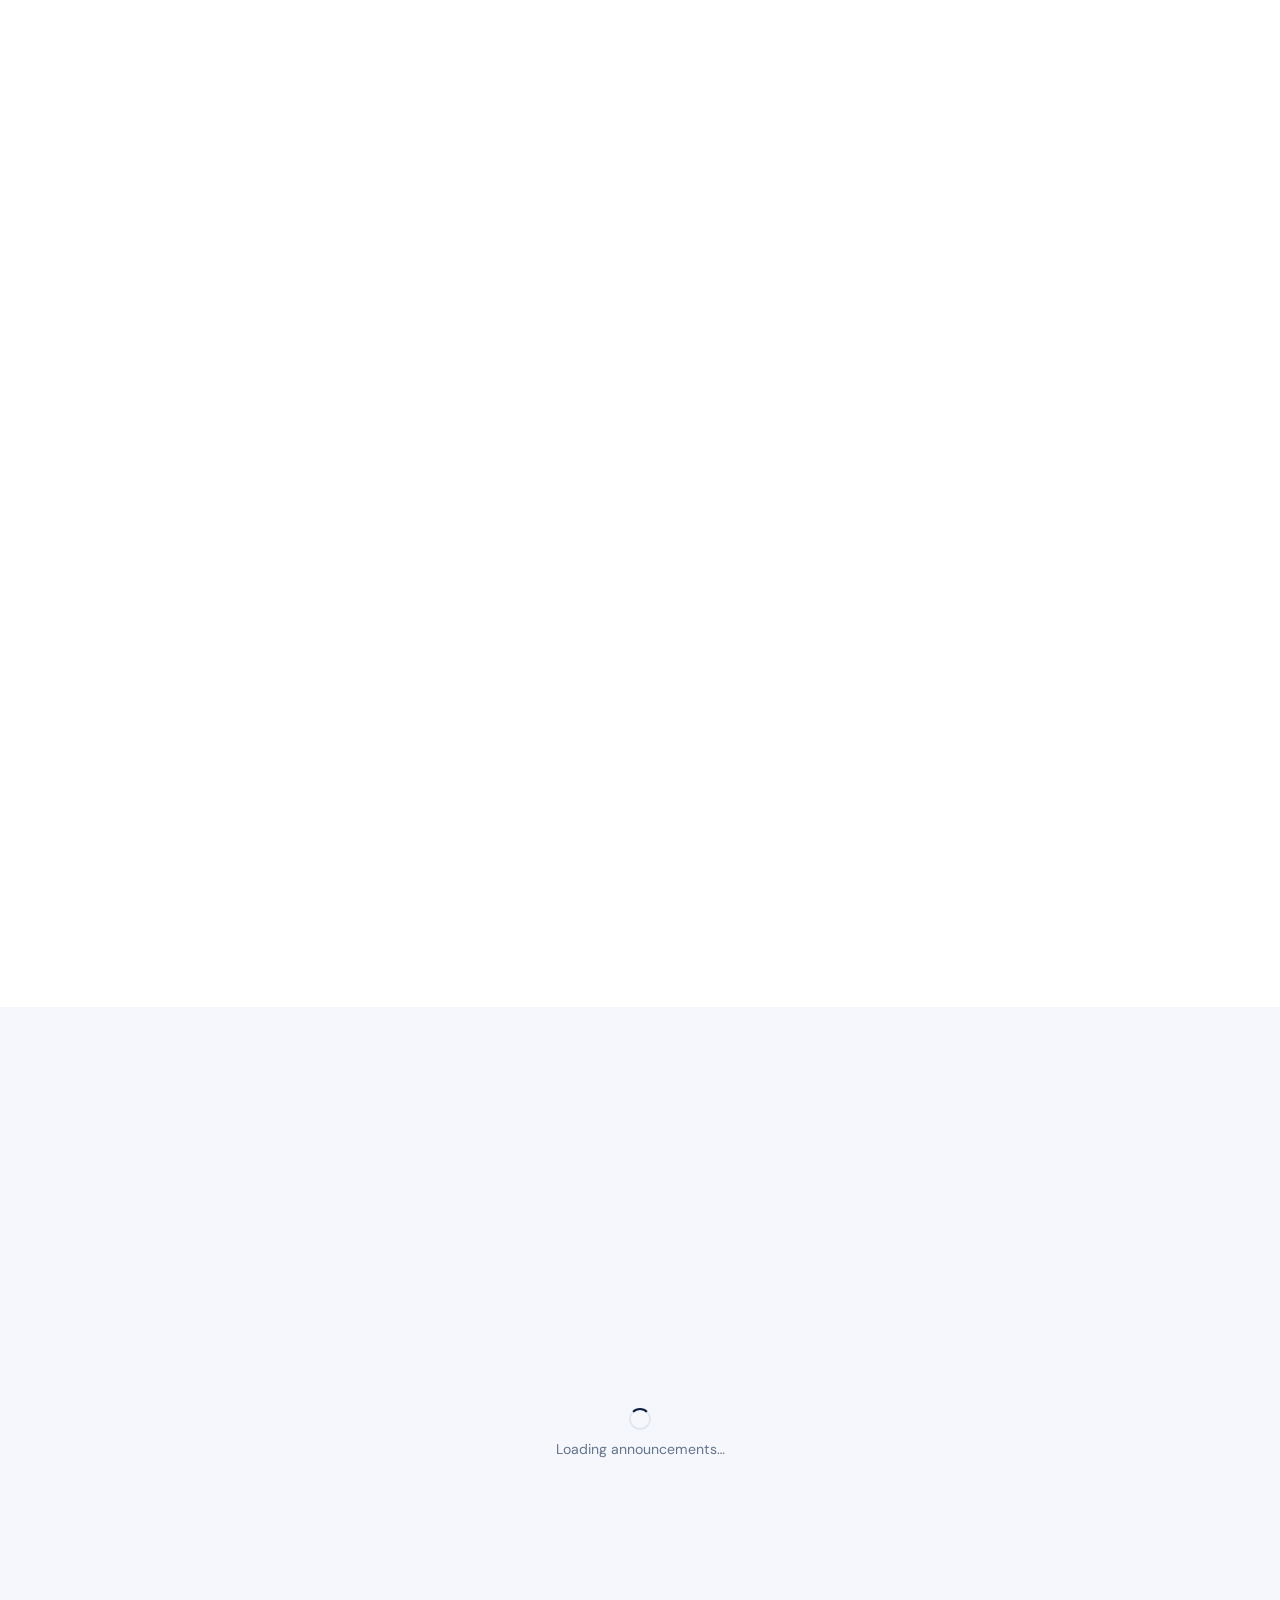
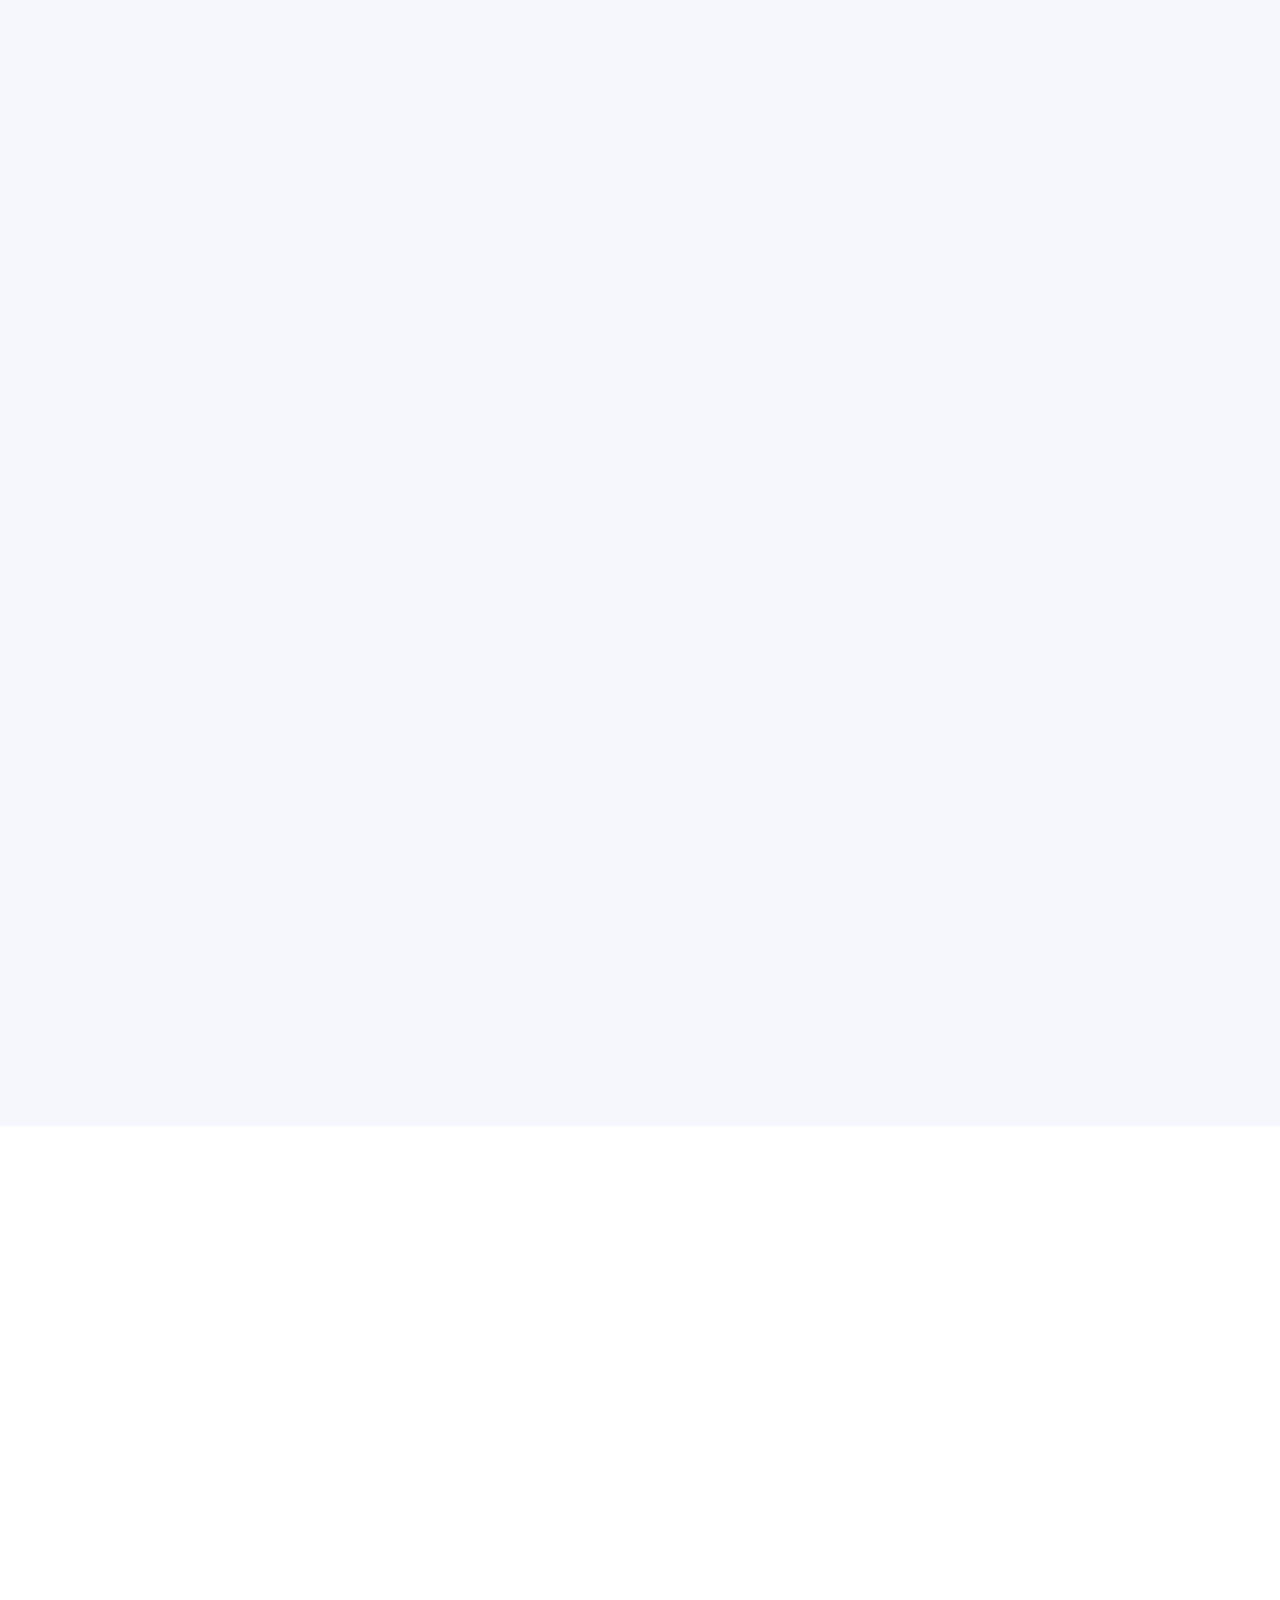
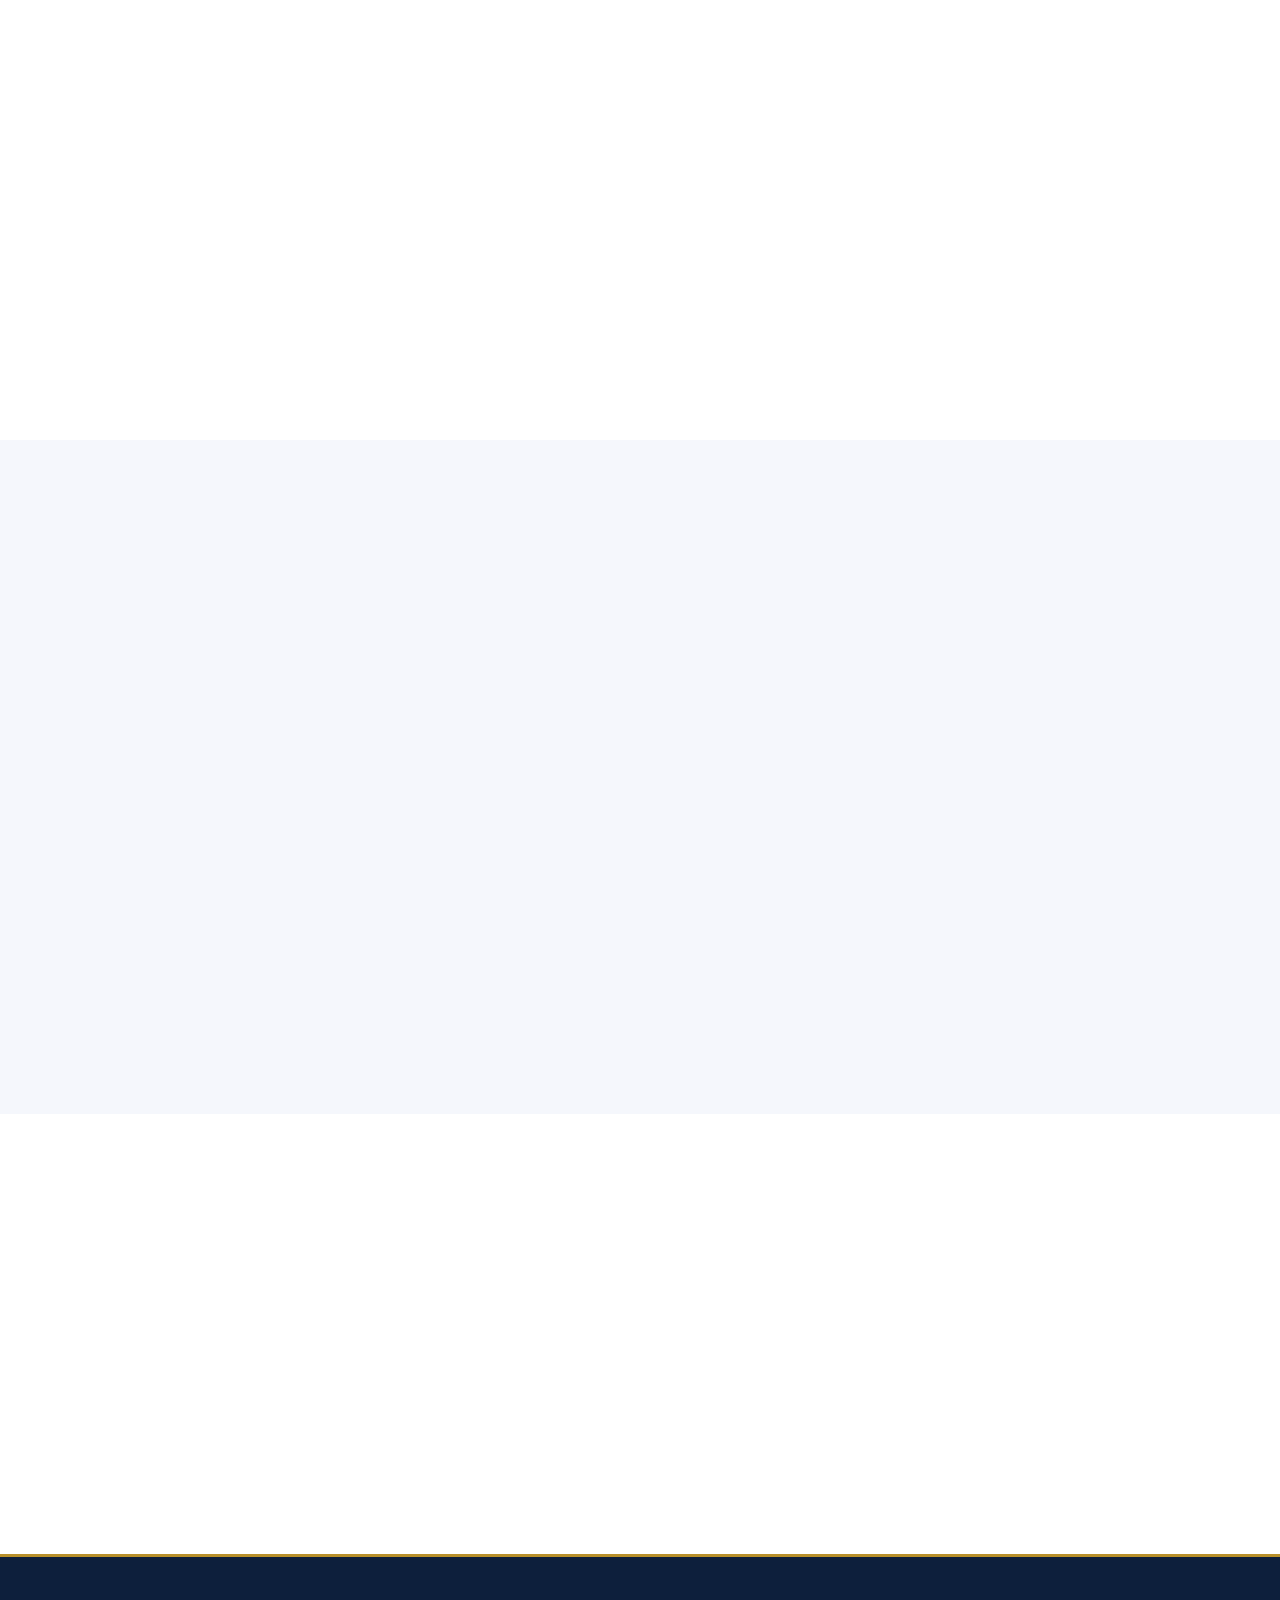
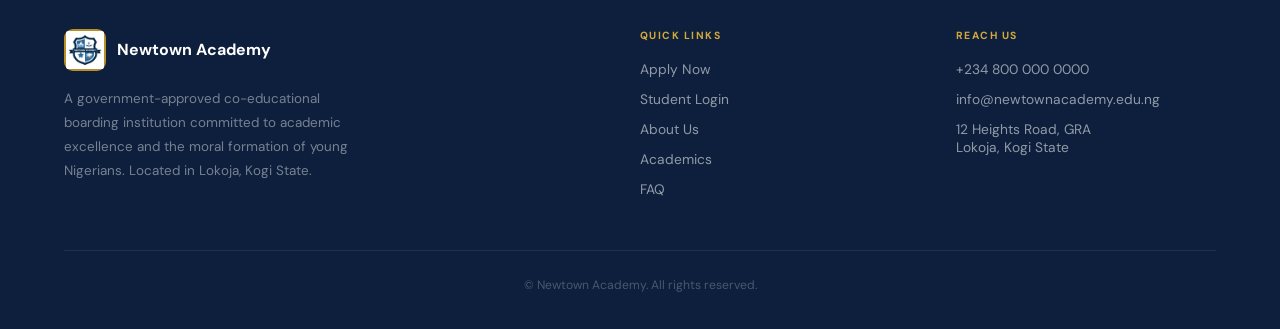
==== commit ec434885: "update full upgrade" ====
--- a/index.html
+++ b/index.html
@@ -7,7 +7,7 @@
 <meta name="description" content="Newtown Academy, Lokoja — a premier boarding school providing world-class education for primary and secondary students in Kogi State, Nigeria."/>
 <link rel="preconnect" href="https://fonts.googleapis.com">
 <link rel="preconnect" href="https://fonts.gstatic.com" crossorigin>
-<link href="https://fonts.googleapis.com/css2?family=Plus+Jakarta+Sans:ital,wght@0,300;0,400;0,500;0,600;0,700;0,800;1,400&family=DM+Serif+Display:ital@0;1&display=swap" rel="stylesheet"/>
+<link href="https://fonts.googleapis.com/css2?family=DM+Sans:wght@300;400;500;600;700;800&family=DM+Serif+Display:ital@0;1&display=swap" rel="stylesheet"/>
 <link rel="stylesheet" href="index.css"/>
 </head>
 <body>
@@ -517,7 +517,7 @@
 
 <script type="module">
 import { initializeApp } from "https://www.gstatic.com/firebasejs/10.12.0/firebase-app.js";
-import { getFirestore, collection, getDocs, query, orderBy, limit }
+import { initializeFirestore, persistentLocalCache, persistentSingleTabManager, collection, getDocs, getDoc, doc, query, orderBy, limit }
   from "https://www.gstatic.com/firebasejs/10.12.0/firebase-firestore.js";
 
 const cfg = {
@@ -529,7 +529,9 @@
   appId:             "1:162536930811:web:815da7689658b6e5161f5e"
 };
 const app = initializeApp(cfg);
-const db  = getFirestore(app);
+const db  = initializeFirestore(app, {
+  localCache: persistentLocalCache({ tabManager: persistentSingleTabManager({}) })
+});
 
 document.getElementById('yr').textContent = new Date().getFullYear();
 
@@ -599,11 +601,13 @@
   q.parentElement.classList.toggle('open');
 };
 
-/* student count */
+/* student count — reads a single admin-maintained counter doc instead of
+   scanning the whole students collection (which would expose every
+   student's data, including password hashes, to any site visitor) */
 (async function loadStudentCount(){
   try{
-    const snap = await getDocs(collection(db,'students'));
-    const count = snap.size.toLocaleString();
+    const snap = await getDoc(doc(db,'settings','publicStats'));
+    const count = (snap.exists() ? (snap.data().studentCount||0) : 0).toLocaleString();
     document.getElementById('statStudents').textContent = count;
     const ab = document.getElementById('aboutStudents');
     if(ab) ab.textContent = count;
@@ -637,7 +641,7 @@
   }
   grid.innerHTML = items.map(a => `
     <div class="ann-card">
-      ${a.pinned ? '<div class="ann-pin">📌 Pinned</div>' : ''}
+      ${a.pinned ? '<div class="ann-pin">Pinned</div>' : ''}
       <div class="ann-date">${formatDate(a.date)}</div>
       <h3>${escapeHtml(a.title || 'Untitled')}</h3>
       <p>${escapeHtml(truncate(a.body || '', 120))}</p>
--- a/index.css
+++ b/index.css
@@ -49,7 +49,7 @@
   --sbg:linear-gradient(180deg,#0d1f3c 0%,#102544 100%);
 }
 html{scroll-behavior:smooth}
-body{font-family:'Plus Jakarta Sans',sans-serif;background:var(--white);color:var(--text);overflow-x:hidden;-webkit-font-smoothing:antialiased;text-rendering:optimizeLegibility}
+body{font-family:'DM Sans',sans-serif;background:var(--white);color:var(--text);overflow-x:hidden;-webkit-font-smoothing:antialiased;text-rendering:optimizeLegibility}
 img{max-width:100%;display:block}
 a{color:inherit;text-decoration:none}
 ::selection{background:var(--accent);color:#fff}
@@ -90,7 +90,7 @@
 .brand{display:flex;align-items:center;gap:11px}
 .bmark{width:42px;height:42px;border-radius:9px;background:#fff;border:1px solid #e8edf5;display:flex;align-items:center;justify-content:center;flex-shrink:0;overflow:hidden;padding:2px}
 .bmark img{width:100%;height:100%;object-fit:contain}
-.bmark span{font-family:'Plus Jakarta Sans',sans-serif;color:var(--accent2);font-size:.78rem;font-weight:800;letter-spacing:-.5px}
+.bmark span{font-family:'DM Sans',sans-serif;color:var(--accent2);font-size:.78rem;font-weight:800;letter-spacing:-.5px}
 .bname strong{font-size:.92rem;font-weight:700;color:var(--navy);display:block;letter-spacing:-.01em}
 .bname small{font-size:.58rem;color:var(--muted);letter-spacing:.1em;text-transform:uppercase}
 
@@ -101,7 +101,7 @@
 .nav-links a:hover::after{transform:scaleX(1)}
 
 .nav-right{display:flex;align-items:center;gap:8px}
-.nbtn{padding:8px 17px;border-radius:7px;font-size:.81rem;font-weight:600;cursor:pointer;display:inline-flex;align-items:center;gap:6px;white-space:nowrap;transition:all .25s cubic-bezier(.16,1,.3,1);font-family:'Plus Jakarta Sans',sans-serif;border:none;position:relative;overflow:hidden}
+.nbtn{padding:8px 17px;border-radius:7px;font-size:.81rem;font-weight:600;cursor:pointer;display:inline-flex;align-items:center;gap:6px;white-space:nowrap;transition:all .25s cubic-bezier(.16,1,.3,1);font-family:'DM Sans',sans-serif;border:none;position:relative;overflow:hidden}
 .nbtn-ghost{color:var(--navy);background:transparent;border:1.5px solid var(--border2)}
 .nbtn-ghost:hover{border-color:var(--navy);background:var(--bg)}
 .nbtn-solid{background:var(--accent);color:#fff;box-shadow:0 2px 8px rgba(184,144,42,.3)}
@@ -235,7 +235,7 @@
   line-height:1.8;max-width:500px;margin-bottom:36px;font-weight:300;
 }
 .hcta{display:flex;gap:12px;flex-wrap:wrap}
-.hbtn{padding:13px 26px;border-radius:50px;font-size:.88rem;font-weight:600;cursor:pointer;display:inline-flex;align-items:center;gap:8px;transition:all .3s cubic-bezier(.16,1,.3,1);border:none;font-family:'Plus Jakarta Sans',sans-serif;position:relative;overflow:hidden}
+.hbtn{padding:13px 26px;border-radius:50px;font-size:.88rem;font-weight:600;cursor:pointer;display:inline-flex;align-items:center;gap:8px;transition:all .3s cubic-bezier(.16,1,.3,1);border:none;font-family:'DM Sans',sans-serif;position:relative;overflow:hidden}
 .hbtn svg{width:15px;height:15px;fill:none;stroke:currentColor;stroke-width:2.2;stroke-linecap:round;stroke-linejoin:round;transition:transform .3s cubic-bezier(.16,1,.3,1)}
 .hbtn:hover svg{transform:translateX(3px)}
 .hbtn-p{background:var(--accent);color:#fff;box-shadow:0 4px 20px rgba(184,144,42,.4)}
@@ -535,7 +535,7 @@
 .portal-content h2{font-family:'DM Serif Display',serif;font-size:clamp(1.5rem,3vw,2.1rem);color:#fff;font-weight:700;margin-bottom:12px}
 .portal-content p{font-size:.92rem;color:rgba(255,255,255,.62);margin-bottom:34px;max-width:440px;margin-left:auto;margin-right:auto;line-height:1.8}
 .portal-btns{display:flex;gap:12px;justify-content:center;flex-wrap:wrap}
-.pbtn{padding:12px 26px;border-radius:50px;font-size:.87rem;font-weight:600;display:inline-flex;align-items:center;gap:8px;transition:all .3s cubic-bezier(.16,1,.3,1);border:none;cursor:pointer;font-family:'Plus Jakarta Sans',sans-serif}
+.pbtn{padding:12px 26px;border-radius:50px;font-size:.87rem;font-weight:600;display:inline-flex;align-items:center;gap:8px;transition:all .3s cubic-bezier(.16,1,.3,1);border:none;cursor:pointer;font-family:'DM Sans',sans-serif}
 .pbtn svg{width:15px;height:15px;fill:none;stroke:currentColor;stroke-width:2.2;stroke-linecap:round;stroke-linejoin:round}
 .pbtn-solid{background:var(--accent);color:#fff;box-shadow:0 4px 16px rgba(184,144,42,.4)}
 .pbtn-solid:hover{background:#a67c22;transform:translateY(-2px)}
